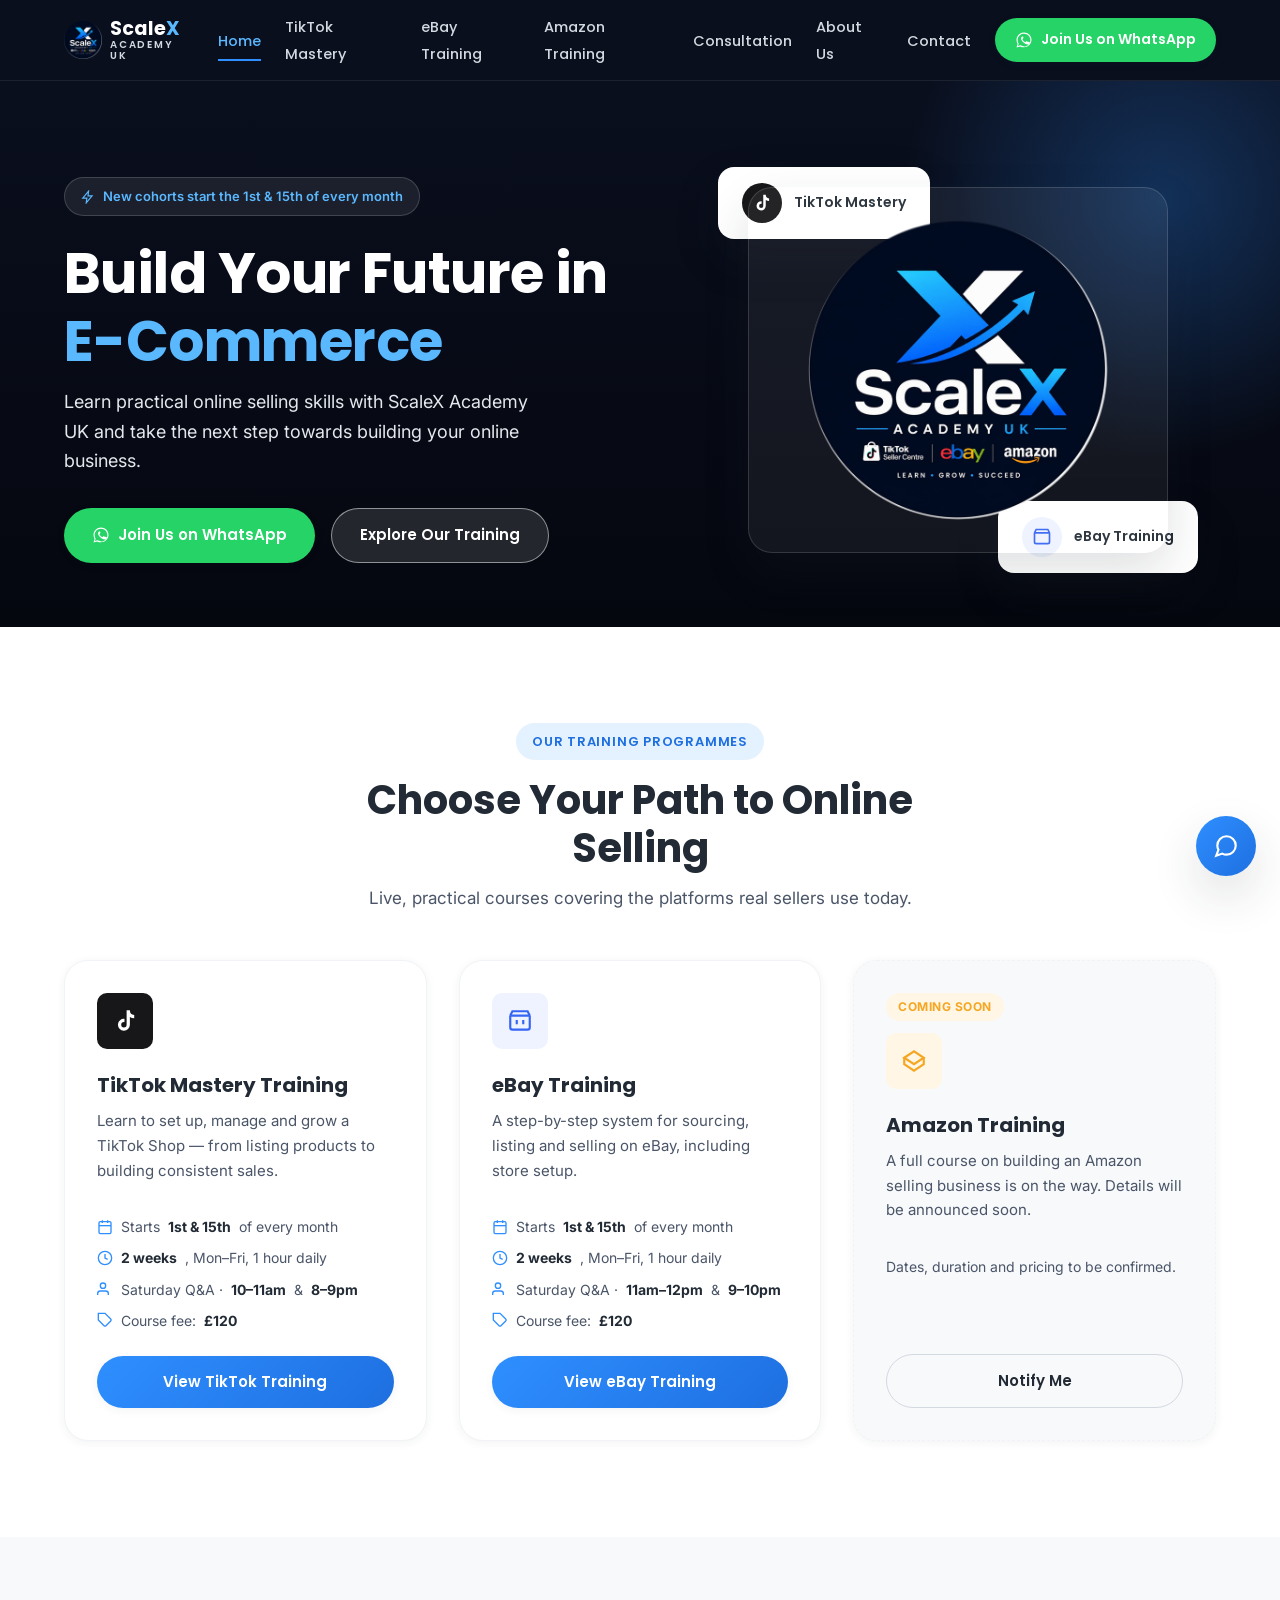
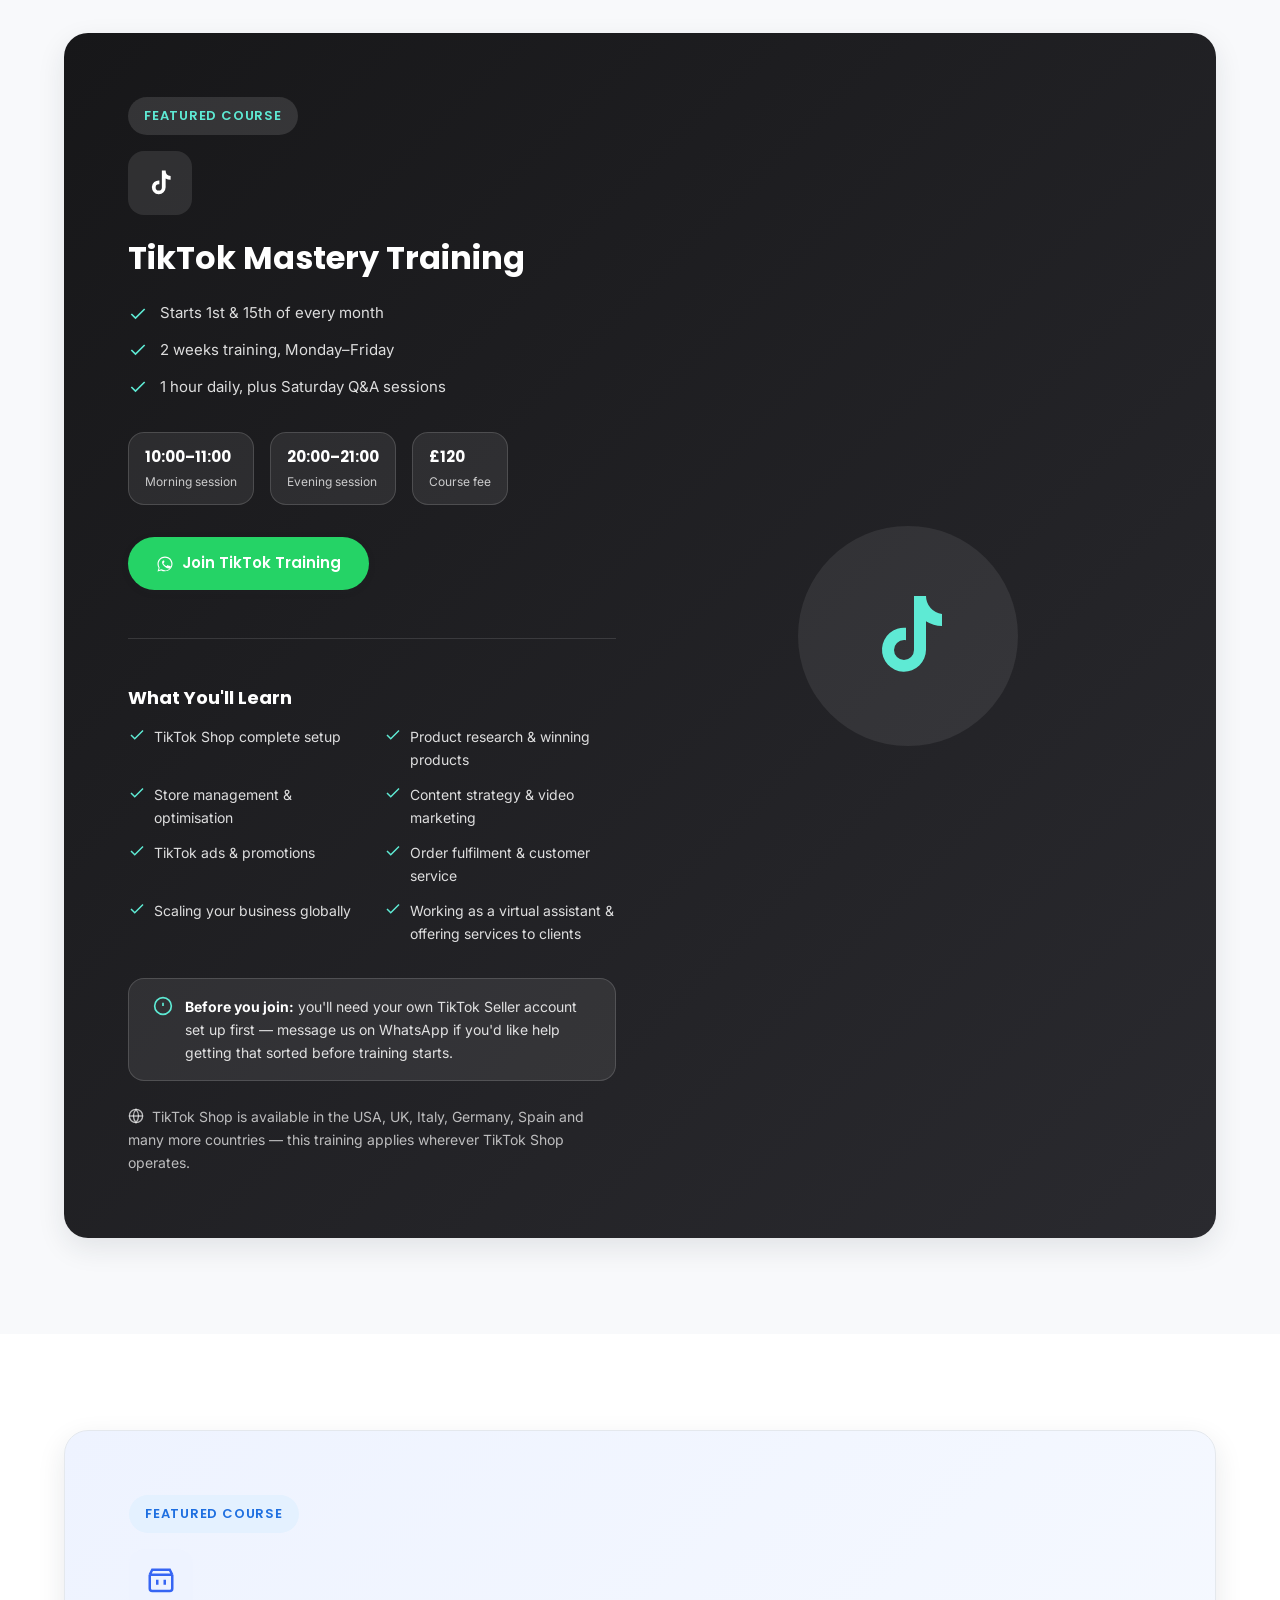
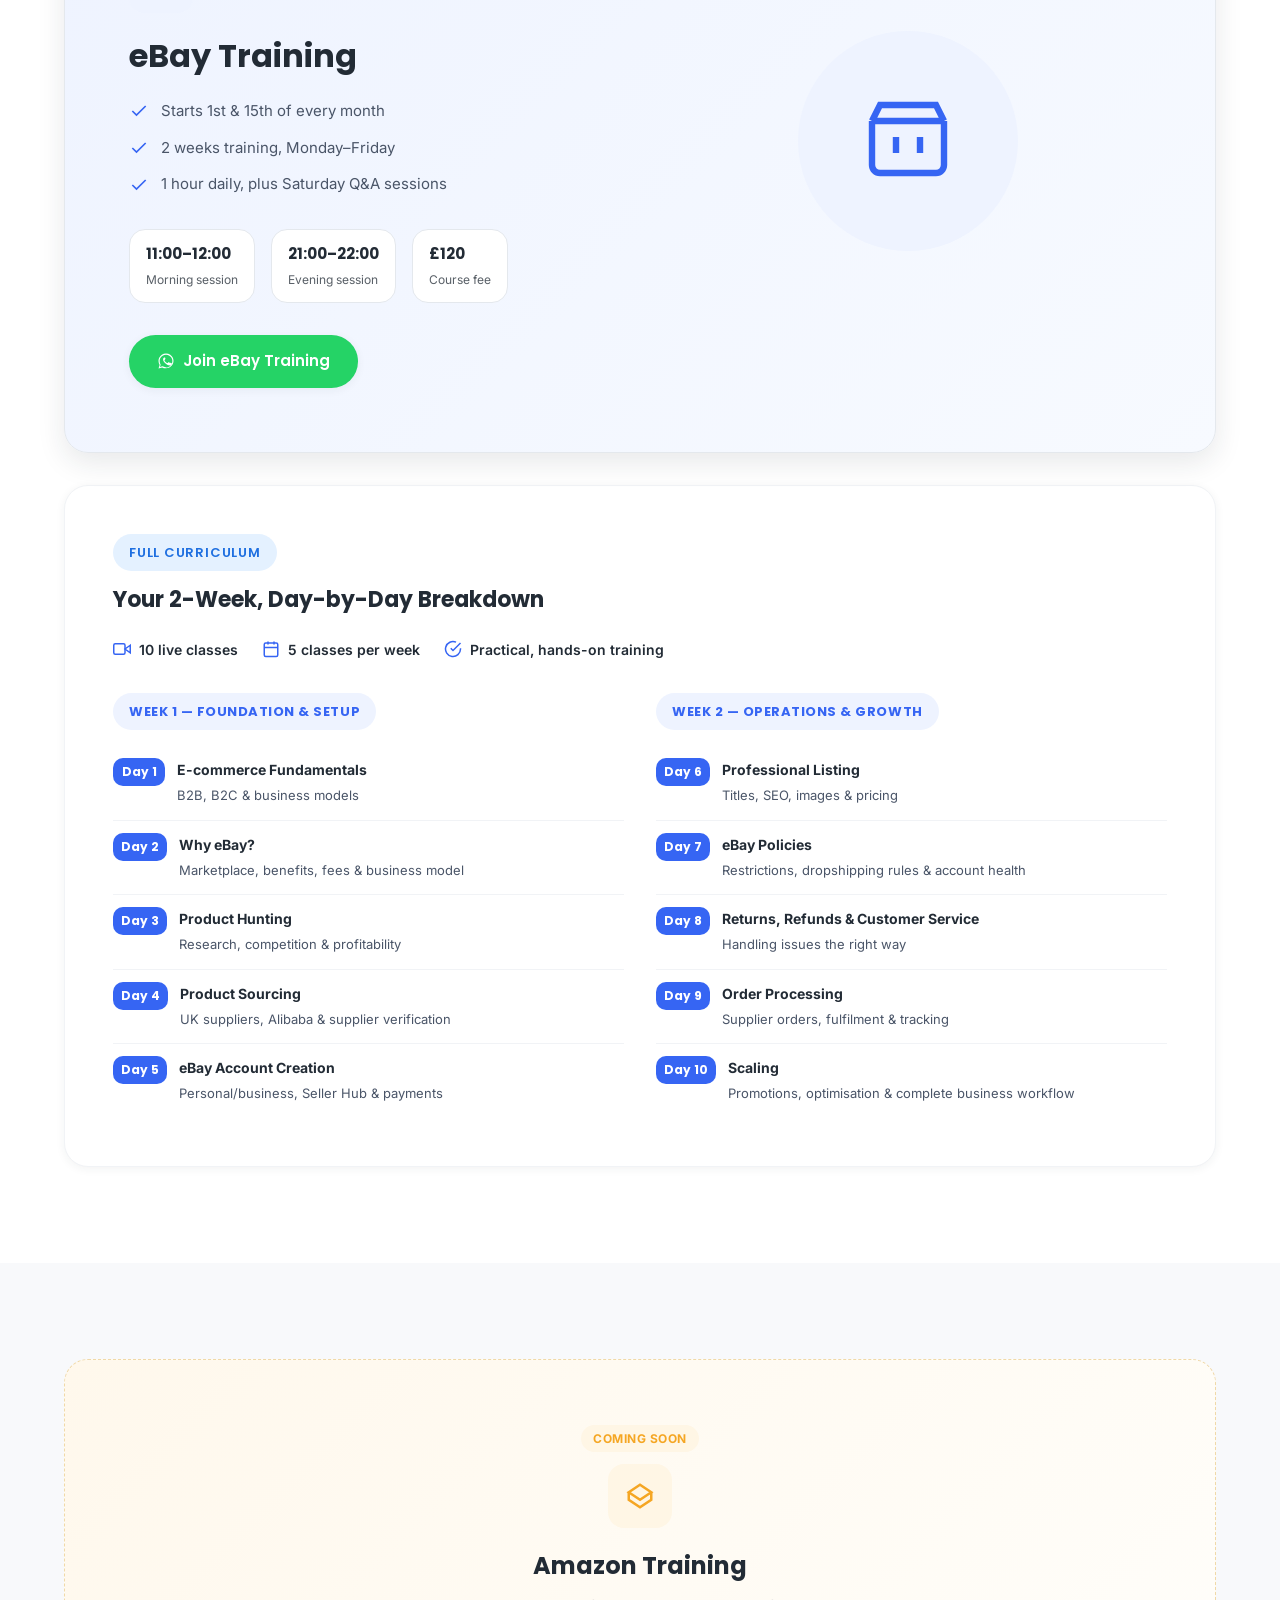
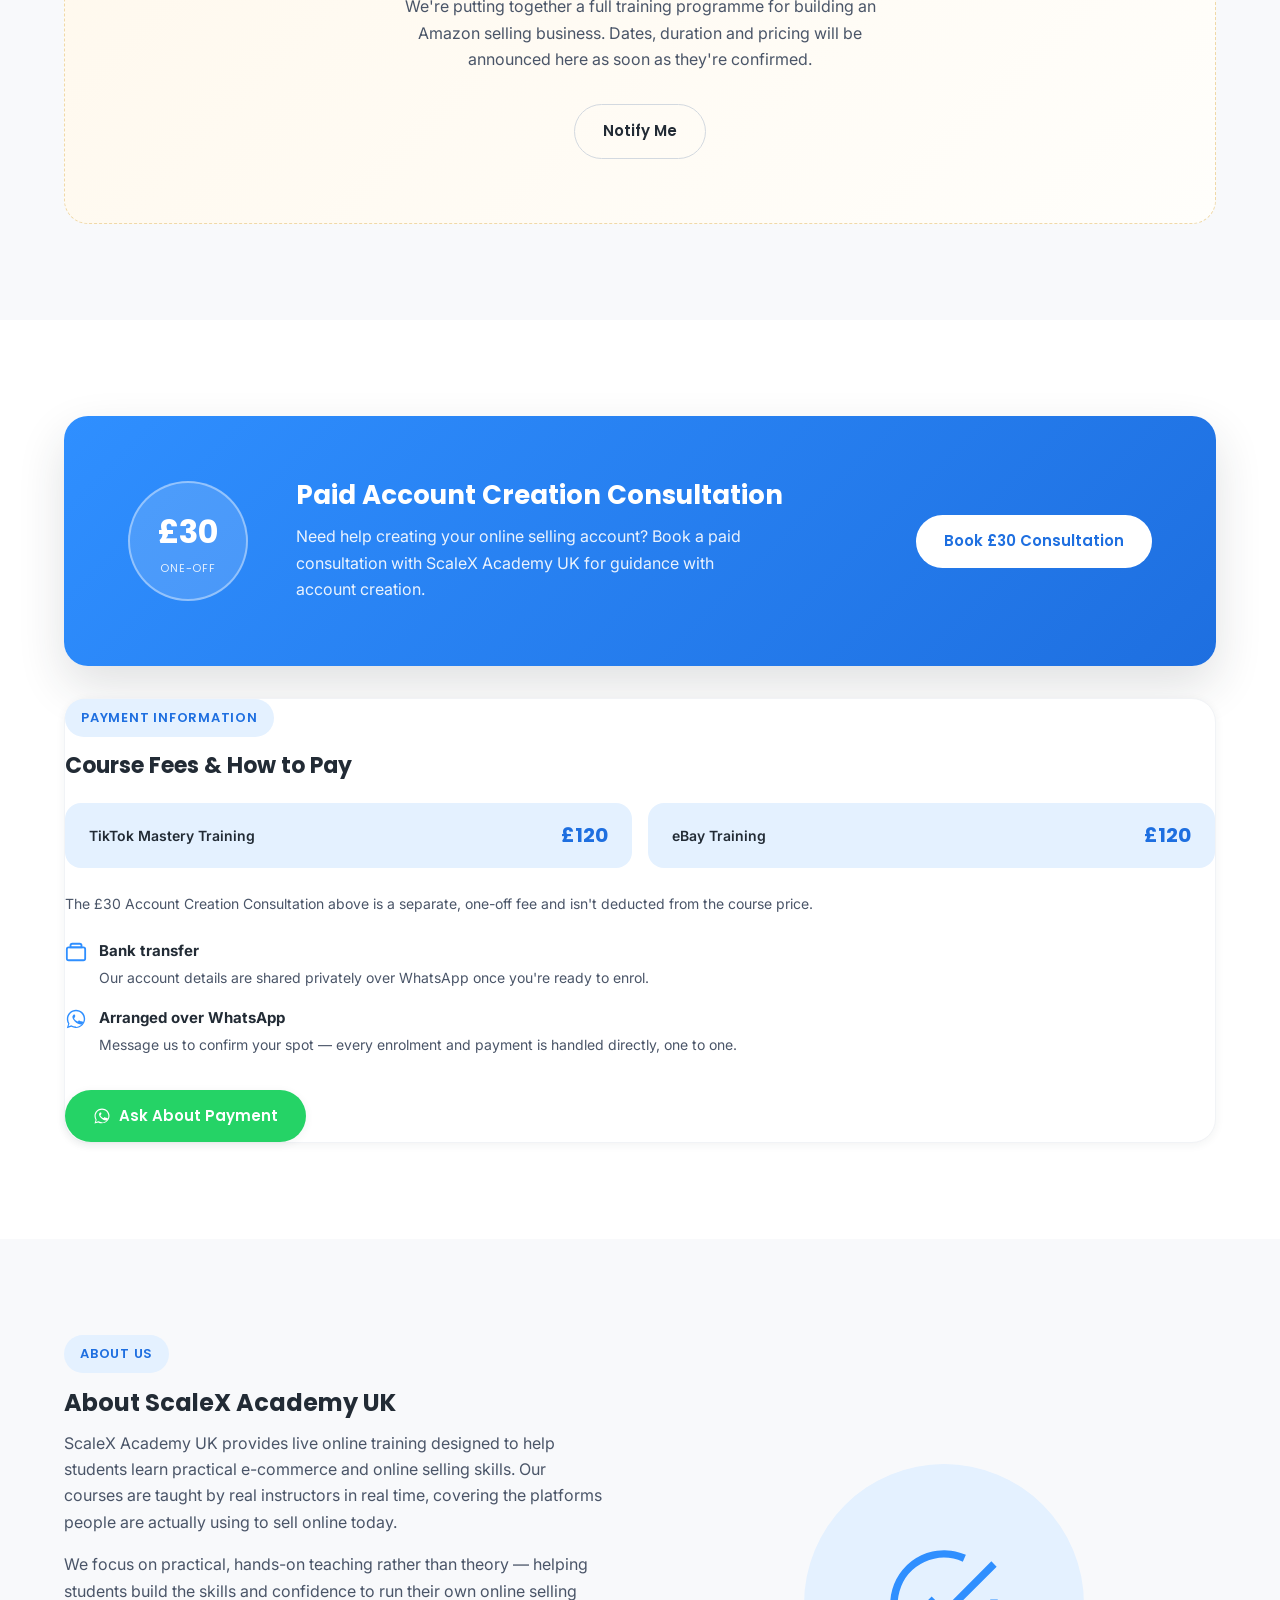
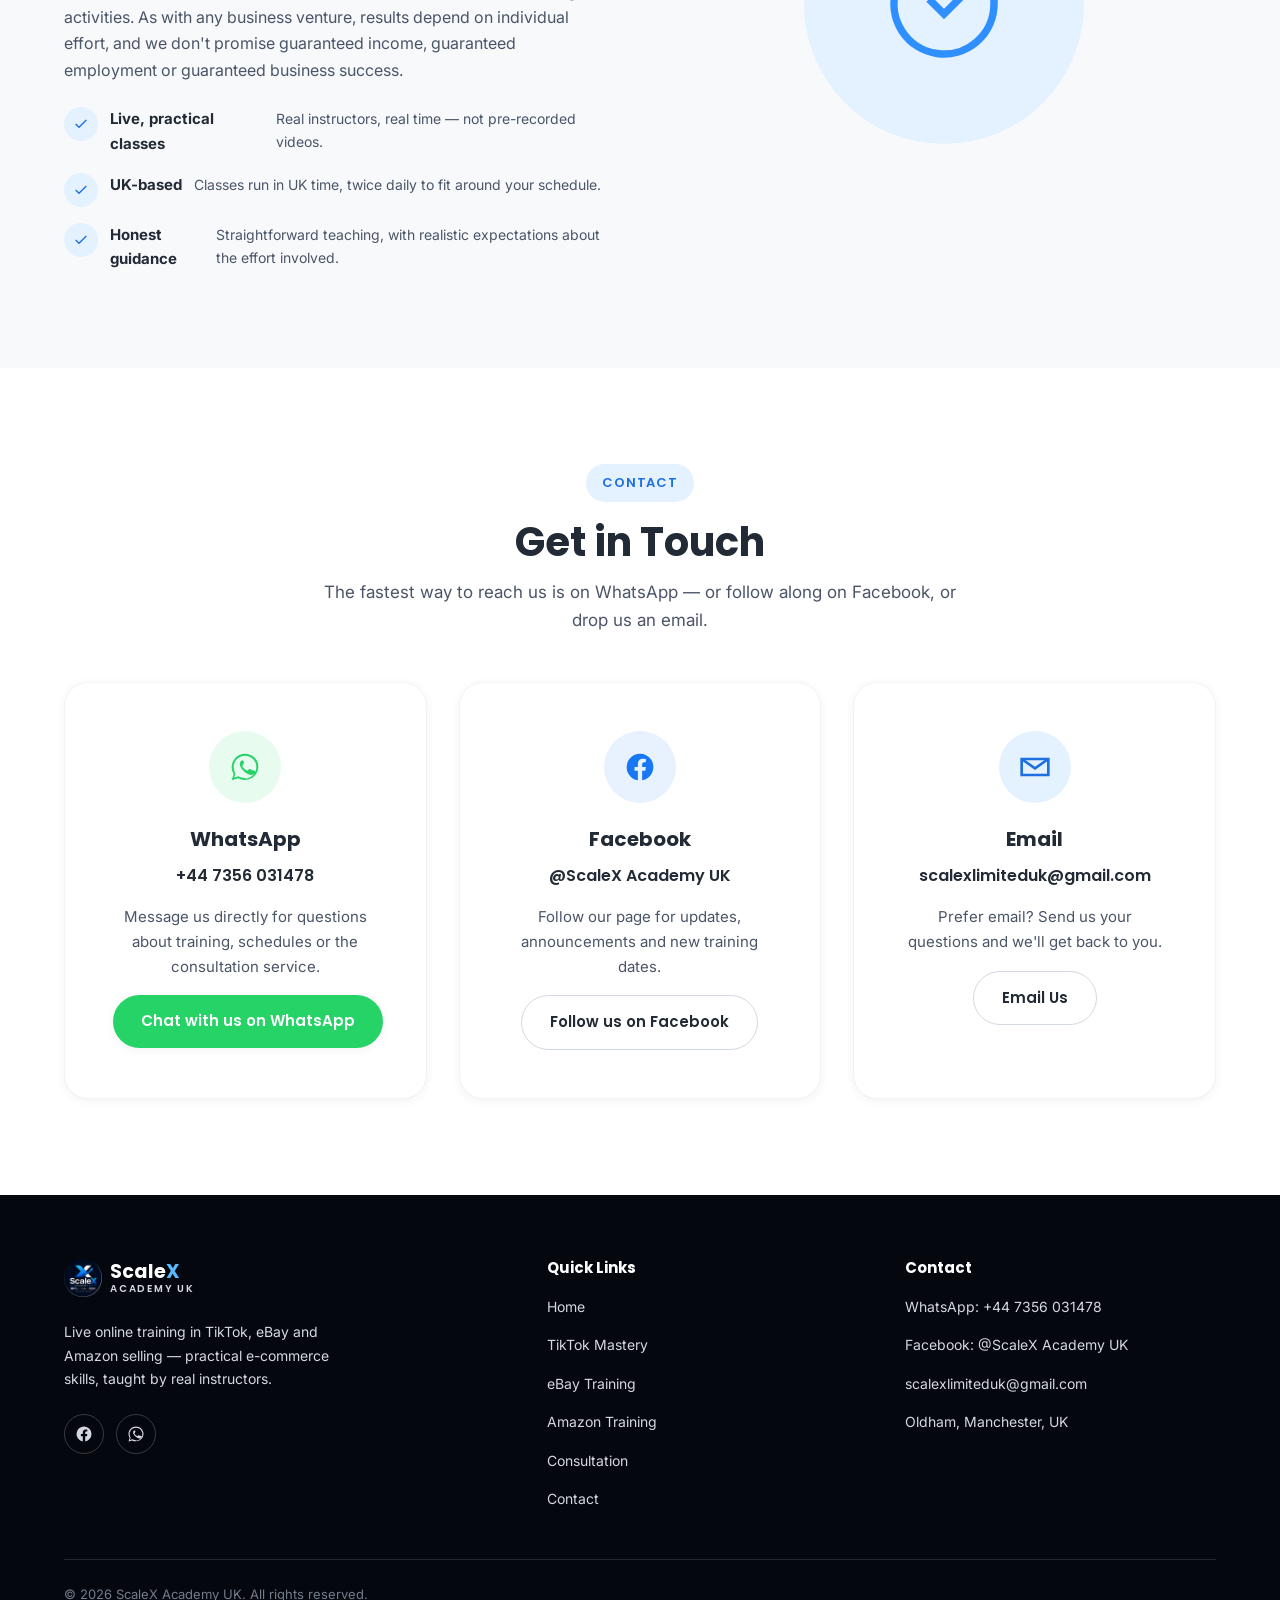
==== public/index.html @ 87ea4ac8 "Initial commit: ScaleX Academy UK website Single-page marketing site with chatbot, detailed TikTok/e" ====
<!DOCTYPE html>
<html lang="en">
<head>
<meta charset="UTF-8">
<meta name="viewport" content="width=device-width, initial-scale=1.0">
<title>ScaleX Academy UK — Learn TikTok, eBay & Amazon Selling</title>
<meta name="description" content="ScaleX Academy UK delivers live online training in TikTok, eBay and Amazon selling. Practical e-commerce skills, taught live, UK-based.">
<link rel="icon" type="image/png" href="assets/logo.png">
<link rel="preconnect" href="https://fonts.googleapis.com">
<link rel="preconnect" href="https://fonts.gstatic.com" crossorigin>
<link href="https://fonts.googleapis.com/css2?family=Inter:wght@400;500;600;700&family=Poppins:wght@600;700&display=swap" rel="stylesheet">
<link rel="stylesheet" href="css/style.css">
<link rel="stylesheet" href="css/home.css">
<link rel="stylesheet" href="css/chat-widget.css">
</head>
<body>

<header class="site-header">
  <div class="container">
    <a href="#top" class="logo">
      <img class="logo-mark" src="assets/logo.png" alt="ScaleX Academy UK">
      <span class="logo-text">Scale<span>X</span><small>ACADEMY UK</small></span>
    </a>

    <nav class="main-nav" id="main-nav">
      <ul>
        <li><a href="#top">Home</a></li>
        <li><a href="#tiktok">TikTok Mastery</a></li>
        <li><a href="#ebay">eBay Training</a></li>
        <li><a href="#amazon">Amazon Training</a></li>
        <li><a href="#consultation">Consultation</a></li>
        <li><a href="#about">About Us</a></li>
        <li><a href="#contact">Contact</a></li>
      </ul>
    </nav>

    <div class="header-actions">
      <a href="https://wa.me/447356031478?text=Hi%2C%20I%27m%20interested%20in%20ScaleX%20Academy%20UK%20training." target="_blank" rel="noopener" class="btn btn-whatsapp btn-sm">
        <svg viewBox="0 0 24 24" fill="currentColor"><path d="M17.5 14.4c-.3-.1-1.7-.8-1.9-.9-.3-.1-.4-.1-.6.1-.2.3-.7.9-.8 1-.2.2-.3.2-.5.1-.3-.1-1.2-.4-2.2-1.3-.8-.7-1.4-1.6-1.5-1.9-.2-.3 0-.5.1-.6.1-.1.3-.3.4-.5.1-.1.2-.3.3-.4.1-.2 0-.4 0-.5C11.6 9.3 11.1 8 10.9 7.6c-.2-.4-.4-.4-.6-.4h-.5c-.2 0-.5.1-.7.3-.3.3-1 1-1 2.4s1 2.8 1.2 3c.1.2 2 3.1 4.9 4.3.7.3 1.2.5 1.6.6.7.2 1.3.2 1.8.1.5-.1 1.7-.7 1.9-1.4.2-.7.2-1.2.2-1.3-.1-.2-.3-.3-.6-.4z"/><path d="M12 2C6.5 2 2 6.5 2 12c0 1.9.5 3.7 1.5 5.2L2 22l4.9-1.5c1.4.8 3 1.2 4.6 1.2h.5c5.5 0 10-4.5 10-10S17.5 2 12 2zm0 18.2h-.5c-1.5 0-2.9-.4-4.2-1.1l-.3-.2-3.1 1 1-3-.2-.3C4 15.3 3.5 13.7 3.5 12c0-4.7 3.8-8.5 8.5-8.5s8.5 3.8 8.5 8.5-3.8 8.7-8.5 8.7z"/></svg>
        <span class="long">Join Us on WhatsApp</span>
      </a>
      <button class="nav-toggle" id="nav-toggle" aria-label="Toggle menu" aria-expanded="false">
        <svg viewBox="0 0 24 24" fill="none" stroke="currentColor" stroke-width="2" stroke-linecap="round"><line x1="3" y1="6" x2="21" y2="6"/><line x1="3" y1="12" x2="21" y2="12"/><line x1="3" y1="18" x2="21" y2="18"/></svg>
      </button>
    </div>
  </div>
</header>

<main>
  <div id="top" aria-hidden="true"></div>

  <!-- Hero -->
  <section class="hero">
    <div class="container">
      <div class="hero-copy">
        <span class="hero-badge">
          <svg viewBox="0 0 24 24" fill="none" stroke="currentColor" stroke-width="2"><path d="M13 2 3 14h7l-1 8 10-12h-7l1-8z"/></svg>
          New cohorts start the 1st &amp; 15th of every month
        </span>
        <h1>Build Your Future in <span class="accent">E-Commerce</span></h1>
        <p class="hero-lead">Learn practical online selling skills with ScaleX Academy UK and take the next step towards building your online business.</p>
        <div class="hero-actions">
          <a href="https://wa.me/447356031478?text=Hi%2C%20I%27m%20interested%20in%20ScaleX%20Academy%20UK%20training." target="_blank" rel="noopener" class="btn btn-whatsapp">
            <svg viewBox="0 0 24 24" fill="currentColor"><path d="M17.5 14.4c-.3-.1-1.7-.8-1.9-.9-.3-.1-.4-.1-.6.1-.2.3-.7.9-.8 1-.2.2-.3.2-.5.1-.3-.1-1.2-.4-2.2-1.3-.8-.7-1.4-1.6-1.5-1.9-.2-.3 0-.5.1-.6.1-.1.3-.3.4-.5.1-.1.2-.3.3-.4.1-.2 0-.4 0-.5C11.6 9.3 11.1 8 10.9 7.6c-.2-.4-.4-.4-.6-.4h-.5c-.2 0-.5.1-.7.3-.3.3-1 1-1 2.4s1 2.8 1.2 3c.1.2 2 3.1 4.9 4.3.7.3 1.2.5 1.6.6.7.2 1.3.2 1.8.1.5-.1 1.7-.7 1.9-1.4.2-.7.2-1.2.2-1.3-.1-.2-.3-.3-.6-.4z"/><path d="M12 2C6.5 2 2 6.5 2 12c0 1.9.5 3.7 1.5 5.2L2 22l4.9-1.5c1.4.8 3 1.2 4.6 1.2h.5c5.5 0 10-4.5 10-10S17.5 2 12 2zm0 18.2h-.5c-1.5 0-2.9-.4-4.2-1.1l-.3-.2-3.1 1 1-3-.2-.3C4 15.3 3.5 13.7 3.5 12c0-4.7 3.8-8.5 8.5-8.5s8.5 3.8 8.5 8.5-3.8 8.7-8.5 8.7z"/></svg>
            Join Us on WhatsApp
          </a>
          <a href="#tiktok" class="btn btn-outline-light">Explore Our Training</a>
        </div>
      </div>

      <div class="hero-visual">
        <div class="hero-card-stack">
          <div class="floating-card card-top-left reveal">
            <span class="icon-badge" style="background:#171719;">
              <svg viewBox="0 0 24 24" width="20" height="20" fill="#fff"><path d="M16.5 2h-3v13.5a2.5 2.5 0 1 1-2.5-2.5c.17 0 .34.02.5.04V9.94a5.5 5.5 0 1 0 5 5.48V8.3a7.4 7.4 0 0 0 4 1.17V6.47A4.5 4.5 0 0 1 16.5 2z"/></svg>
            </span>
            TikTok Mastery
          </div>
          <div class="hero-main-card">
            <img class="hero-logo-full" src="assets/logo.png" alt="ScaleX Academy UK — TikTok Seller Centre, eBay, Amazon — Learn, Grow, Succeed">
          </div>
          <div class="floating-card card-bottom-right reveal">
            <span class="icon-badge" style="background:#eef3ff;">
              <svg viewBox="0 0 24 24" width="20" height="20" fill="none" stroke="#3665f3" stroke-width="2"><path d="M3 7h18M3 7v11a2 2 0 0 0 2 2h14a2 2 0 0 0 2-2V7M3 7l2-4h14l2 4"/></svg>
            </span>
            eBay Training
          </div>
        </div>
      </div>
    </div>
  </section>

  <!-- Training overview -->
  <section id="training">
    <div class="container">
      <div class="section-head reveal">
        <span class="eyebrow">Our Training Programmes</span>
        <h2>Choose Your Path to Online Selling</h2>
        <p>Live, practical courses covering the platforms real sellers use today.</p>
      </div>

      <div class="training-grid">
        <div class="card training-card reveal">
          <div class="training-icon" style="background:#171719;">
            <svg viewBox="0 0 24 24" width="26" height="26" fill="#fff"><path d="M16.5 2h-3v13.5a2.5 2.5 0 1 1-2.5-2.5c.17 0 .34.02.5.04V9.94a5.5 5.5 0 1 0 5 5.48V8.3a7.4 7.4 0 0 0 4 1.17V6.47A4.5 4.5 0 0 1 16.5 2z"/></svg>
          </div>
          <h3>TikTok Mastery Training</h3>
          <p class="desc">Learn to set up, manage and grow a TikTok Shop — from listing products to building consistent sales.</p>
          <div class="training-meta">
            <div><svg viewBox="0 0 24 24" fill="none" stroke="currentColor" stroke-width="2"><rect x="3" y="4" width="18" height="18" rx="2"/><line x1="16" y1="2" x2="16" y2="6"/><line x1="8" y1="2" x2="8" y2="6"/><line x1="3" y1="10" x2="21" y2="10"/></svg> Starts <strong>1st &amp; 15th</strong> of every month</div>
            <div><svg viewBox="0 0 24 24" fill="none" stroke="currentColor" stroke-width="2"><circle cx="12" cy="12" r="10"/><polyline points="12 6 12 12 16 14"/></svg> <strong>2 weeks</strong>, Mon–Fri, 1 hour daily</div>
            <div><svg viewBox="0 0 24 24" fill="none" stroke="currentColor" stroke-width="2"><path d="M17 21v-2a4 4 0 0 0-4-4H5a4 4 0 0 0-4 4v2"/><circle cx="9" cy="7" r="4"/></svg> Saturday Q&amp;A · <strong>10–11am</strong> &amp; <strong>8–9pm</strong></div>
            <div><svg viewBox="0 0 24 24" fill="none" stroke="currentColor" stroke-width="2"><path d="M20.59 13.41 13.42 20.6a2 2 0 0 1-2.83 0L2 12V2h10l8.59 8.59a2 2 0 0 1 0 2.82z"/><line x1="7" y1="7" x2="7.01" y2="7"/></svg> Course fee: <strong>£120</strong></div>
          </div>
          <a href="#tiktok" class="btn btn-primary btn-block">View TikTok Training</a>
        </div>

        <div class="card training-card reveal">
          <div class="training-icon" style="background:#eef3ff;">
            <svg viewBox="0 0 24 24" width="26" height="26" fill="none" stroke="#3665f3" stroke-width="2"><path d="M3 7h18M3 7v11a2 2 0 0 0 2 2h14a2 2 0 0 0 2-2V7M3 7l2-4h14l2 4"/><path d="M9 11v4M15 11v4"/></svg>
          </div>
          <h3>eBay Training</h3>
          <p class="desc">A step-by-step system for sourcing, listing and selling on eBay, including store setup.</p>
          <div class="training-meta">
            <div><svg viewBox="0 0 24 24" fill="none" stroke="currentColor" stroke-width="2"><rect x="3" y="4" width="18" height="18" rx="2"/><line x1="16" y1="2" x2="16" y2="6"/><line x1="8" y1="2" x2="8" y2="6"/><line x1="3" y1="10" x2="21" y2="10"/></svg> Starts <strong>1st &amp; 15th</strong> of every month</div>
            <div><svg viewBox="0 0 24 24" fill="none" stroke="currentColor" stroke-width="2"><circle cx="12" cy="12" r="10"/><polyline points="12 6 12 12 16 14"/></svg> <strong>2 weeks</strong>, Mon–Fri, 1 hour daily</div>
            <div><svg viewBox="0 0 24 24" fill="none" stroke="currentColor" stroke-width="2"><path d="M17 21v-2a4 4 0 0 0-4-4H5a4 4 0 0 0-4 4v2"/><circle cx="9" cy="7" r="4"/></svg> Saturday Q&amp;A · <strong>11am–12pm</strong> &amp; <strong>9–10pm</strong></div>
            <div><svg viewBox="0 0 24 24" fill="none" stroke="currentColor" stroke-width="2"><path d="M20.59 13.41 13.42 20.6a2 2 0 0 1-2.83 0L2 12V2h10l8.59 8.59a2 2 0 0 1 0 2.82z"/><line x1="7" y1="7" x2="7.01" y2="7"/></svg> Course fee: <strong>£120</strong></div>
          </div>
          <a href="#ebay" class="btn btn-primary btn-block">View eBay Training</a>
        </div>

        <div class="card training-card soon reveal">
          <span class="badge-soon">Coming Soon</span>
          <div class="training-icon" style="background:#fff6e5;">
            <svg viewBox="0 0 24 24" width="26" height="26" fill="none" stroke="#f5a623" stroke-width="2"><path d="M3 9l9-6 9 6-9 6-9-6z"/><path d="M3 9v6l9 6 9-6V9"/></svg>
          </div>
          <h3>Amazon Training</h3>
          <p class="desc">A full course on building an Amazon selling business is on the way. Details will be announced soon.</p>
          <div class="training-meta">
            <div>Dates, duration and pricing to be confirmed.</div>
          </div>
          <a href="#amazon" class="btn btn-outline btn-block">Notify Me</a>
        </div>
      </div>
    </div>
  </section>

  <!-- TikTok poster -->
  <section class="bg-tint">
    <div class="container">
      <div class="poster poster-tiktok reveal" id="tiktok">
        <div>
          <span class="eyebrow">Featured Course</span>
          <div class="poster-icon" style="background:rgba(255,255,255,0.1);">
            <svg viewBox="0 0 24 24" width="30" height="30" fill="#fff"><path d="M16.5 2h-3v13.5a2.5 2.5 0 1 1-2.5-2.5c.17 0 .34.02.5.04V9.94a5.5 5.5 0 1 0 5 5.48V8.3a7.4 7.4 0 0 0 4 1.17V6.47A4.5 4.5 0 0 1 16.5 2z"/></svg>
          </div>
          <h2>TikTok Mastery Training</h2>
          <div class="poster-list">
            <div><svg viewBox="0 0 24 24" fill="none" stroke="currentColor" stroke-width="2"><path d="M20 6 9 17l-5-5"/></svg> Starts 1st &amp; 15th of every month</div>
            <div><svg viewBox="0 0 24 24" fill="none" stroke="currentColor" stroke-width="2"><path d="M20 6 9 17l-5-5"/></svg> 2 weeks training, Monday–Friday</div>
            <div><svg viewBox="0 0 24 24" fill="none" stroke="currentColor" stroke-width="2"><path d="M20 6 9 17l-5-5"/></svg> 1 hour daily, plus Saturday Q&amp;A sessions</div>
          </div>
          <div class="poster-timing">
            <div class="timing-chip"><strong>10:00–11:00</strong><span>Morning session</span></div>
            <div class="timing-chip"><strong>20:00–21:00</strong><span>Evening session</span></div>
            <div class="timing-chip"><strong>£120</strong><span>Course fee</span></div>
          </div>
          <div style="margin-top: var(--space-6);">
            <a href="https://wa.me/447356031478?text=Hi%2C%20I%27d%20like%20to%20join%20the%20TikTok%20Mastery%20Training." target="_blank" rel="noopener" class="btn btn-whatsapp">
              <svg viewBox="0 0 24 24" fill="currentColor"><path d="M17.5 14.4c-.3-.1-1.7-.8-1.9-.9-.3-.1-.4-.1-.6.1-.2.3-.7.9-.8 1-.2.2-.3.2-.5.1-.3-.1-1.2-.4-2.2-1.3-.8-.7-1.4-1.6-1.5-1.9-.2-.3 0-.5.1-.6.1-.1.3-.3.4-.5.1-.1.2-.3.3-.4.1-.2 0-.4 0-.5C11.6 9.3 11.1 8 10.9 7.6c-.2-.4-.4-.4-.6-.4h-.5c-.2 0-.5.1-.7.3-.3.3-1 1-1 2.4s1 2.8 1.2 3c.1.2 2 3.1 4.9 4.3.7.3 1.2.5 1.6.6.7.2 1.3.2 1.8.1.5-.1 1.7-.7 1.9-1.4.2-.7.2-1.2.2-1.3-.1-.2-.3-.3-.6-.4z"/><path d="M12 2C6.5 2 2 6.5 2 12c0 1.9.5 3.7 1.5 5.2L2 22l4.9-1.5c1.4.8 3 1.2 4.6 1.2h.5c5.5 0 10-4.5 10-10S17.5 2 12 2zm0 18.2h-.5c-1.5 0-2.9-.4-4.2-1.1l-.3-.2-3.1 1 1-3-.2-.3C4 15.3 3.5 13.7 3.5 12c0-4.7 3.8-8.5 8.5-8.5s8.5 3.8 8.5 8.5-3.8 8.7-8.5 8.7z"/></svg>
              Join TikTok Training
            </a>
          </div>

          <div class="curriculum-block">
            <h3>What You'll Learn</h3>
            <div class="learn-grid">
              <div><svg viewBox="0 0 24 24" fill="none" stroke="currentColor" stroke-width="2"><path d="M20 6 9 17l-5-5"/></svg> TikTok Shop complete setup</div>
              <div><svg viewBox="0 0 24 24" fill="none" stroke="currentColor" stroke-width="2"><path d="M20 6 9 17l-5-5"/></svg> Product research &amp; winning products</div>
              <div><svg viewBox="0 0 24 24" fill="none" stroke="currentColor" stroke-width="2"><path d="M20 6 9 17l-5-5"/></svg> Store management &amp; optimisation</div>
              <div><svg viewBox="0 0 24 24" fill="none" stroke="currentColor" stroke-width="2"><path d="M20 6 9 17l-5-5"/></svg> Content strategy &amp; video marketing</div>
              <div><svg viewBox="0 0 24 24" fill="none" stroke="currentColor" stroke-width="2"><path d="M20 6 9 17l-5-5"/></svg> TikTok ads &amp; promotions</div>
              <div><svg viewBox="0 0 24 24" fill="none" stroke="currentColor" stroke-width="2"><path d="M20 6 9 17l-5-5"/></svg> Order fulfilment &amp; customer service</div>
              <div><svg viewBox="0 0 24 24" fill="none" stroke="currentColor" stroke-width="2"><path d="M20 6 9 17l-5-5"/></svg> Scaling your business globally</div>
              <div><svg viewBox="0 0 24 24" fill="none" stroke="currentColor" stroke-width="2"><path d="M20 6 9 17l-5-5"/></svg> Working as a virtual assistant &amp; offering services to clients</div>
            </div>

            <div class="prereq-note on-dark">
              <svg viewBox="0 0 24 24" fill="none" stroke="currentColor" stroke-width="2"><circle cx="12" cy="12" r="10"/><line x1="12" y1="8" x2="12" y2="12"/><line x1="12" y1="16" x2="12.01" y2="16"/></svg>
              <div><strong>Before you join:</strong> you'll need your own TikTok Seller account set up first — message us on WhatsApp if you'd like help getting that sorted before training starts.</div>
            </div>

            <div class="availability-row">
              <svg viewBox="0 0 24 24" width="16" height="16" fill="none" stroke="currentColor" stroke-width="2" style="vertical-align: -2px; margin-right: 4px;"><circle cx="12" cy="12" r="10"/><line x1="2" y1="12" x2="22" y2="12"/><path d="M12 2a15 15 0 0 1 0 20 15 15 0 0 1 0-20z"/></svg>
              TikTok Shop is available in the USA, UK, Italy, Germany, Spain and many more countries — this training applies wherever TikTok Shop operates.
            </div>
          </div>
        </div>
        <div class="poster-visual">
          <div class="icon-circle" style="background:rgba(255,255,255,0.08);">
            <svg viewBox="0 0 24 24" fill="#5eead4"><path d="M16.5 2h-3v13.5a2.5 2.5 0 1 1-2.5-2.5c.17 0 .34.02.5.04V9.94a5.5 5.5 0 1 0 5 5.48V8.3a7.4 7.4 0 0 0 4 1.17V6.47A4.5 4.5 0 0 1 16.5 2z"/></svg>
          </div>
        </div>
      </div>
    </div>
  </section>

  <!-- eBay poster -->
  <section>
    <div class="container">
      <div class="poster poster-ebay reveal" id="ebay">
        <div>
          <span class="eyebrow">Featured Course</span>
          <div class="poster-icon" style="background:#eef3ff;">
            <svg viewBox="0 0 24 24" width="30" height="30" fill="none" stroke="#3665f3" stroke-width="2"><path d="M3 7h18M3 7v11a2 2 0 0 0 2 2h14a2 2 0 0 0 2-2V7M3 7l2-4h14l2 4"/><path d="M9 11v4M15 11v4"/></svg>
          </div>
          <h2>eBay Training</h2>
          <div class="poster-list">
            <div><svg viewBox="0 0 24 24" fill="none" stroke="currentColor" stroke-width="2"><path d="M20 6 9 17l-5-5"/></svg> Starts 1st &amp; 15th of every month</div>
            <div><svg viewBox="0 0 24 24" fill="none" stroke="currentColor" stroke-width="2"><path d="M20 6 9 17l-5-5"/></svg> 2 weeks training, Monday–Friday</div>
            <div><svg viewBox="0 0 24 24" fill="none" stroke="currentColor" stroke-width="2"><path d="M20 6 9 17l-5-5"/></svg> 1 hour daily, plus Saturday Q&amp;A sessions</div>
          </div>
          <div class="poster-timing">
            <div class="timing-chip"><strong>11:00–12:00</strong><span>Morning session</span></div>
            <div class="timing-chip"><strong>21:00–22:00</strong><span>Evening session</span></div>
            <div class="timing-chip"><strong>£120</strong><span>Course fee</span></div>
          </div>
          <div style="margin-top: var(--space-6);">
            <a href="https://wa.me/447356031478?text=Hi%2C%20I%27d%20like%20to%20join%20the%20eBay%20Training." target="_blank" rel="noopener" class="btn btn-whatsapp">
              <svg viewBox="0 0 24 24" fill="currentColor"><path d="M17.5 14.4c-.3-.1-1.7-.8-1.9-.9-.3-.1-.4-.1-.6.1-.2.3-.7.9-.8 1-.2.2-.3.2-.5.1-.3-.1-1.2-.4-2.2-1.3-.8-.7-1.4-1.6-1.5-1.9-.2-.3 0-.5.1-.6.1-.1.3-.3.4-.5.1-.1.2-.3.3-.4.1-.2 0-.4 0-.5C11.6 9.3 11.1 8 10.9 7.6c-.2-.4-.4-.4-.6-.4h-.5c-.2 0-.5.1-.7.3-.3.3-1 1-1 2.4s1 2.8 1.2 3c.1.2 2 3.1 4.9 4.3.7.3 1.2.5 1.6.6.7.2 1.3.2 1.8.1.5-.1 1.7-.7 1.9-1.4.2-.7.2-1.2.2-1.3-.1-.2-.3-.3-.6-.4z"/><path d="M12 2C6.5 2 2 6.5 2 12c0 1.9.5 3.7 1.5 5.2L2 22l4.9-1.5c1.4.8 3 1.2 4.6 1.2h.5c5.5 0 10-4.5 10-10S17.5 2 12 2zm0 18.2h-.5c-1.5 0-2.9-.4-4.2-1.1l-.3-.2-3.1 1 1-3-.2-.3C4 15.3 3.5 13.7 3.5 12c0-4.7 3.8-8.5 8.5-8.5s8.5 3.8 8.5 8.5-3.8 8.7-8.5 8.7z"/></svg>
              Join eBay Training
            </a>
          </div>
        </div>
        <div class="poster-visual">
          <div class="icon-circle" style="background:#eef3ff;">
            <svg viewBox="0 0 24 24" fill="none" stroke="#3665f3" stroke-width="1.6"><path d="M3 7h18M3 7v11a2 2 0 0 0 2 2h14a2 2 0 0 0 2-2V7M3 7l2-4h14l2 4"/><path d="M9 11v4M15 11v4"/></svg>
          </div>
        </div>
      </div>

      <div class="card" style="padding: var(--space-7); margin-top: var(--space-6);">
        <span class="eyebrow">Full Curriculum</span>
        <h3 style="font-size: 22px; margin-bottom: var(--space-5);">Your 2-Week, Day-by-Day Breakdown</h3>
        <div class="class-stats">
          <div class="class-stat"><svg viewBox="0 0 24 24" fill="none" stroke="currentColor" stroke-width="2"><polygon points="23 7 16 12 23 17 23 7"/><rect x="1" y="5" width="15" height="14" rx="2"/></svg> 10 live classes</div>
          <div class="class-stat"><svg viewBox="0 0 24 24" fill="none" stroke="currentColor" stroke-width="2"><rect x="3" y="4" width="18" height="18" rx="2"/><line x1="16" y1="2" x2="16" y2="6"/><line x1="8" y1="2" x2="8" y2="6"/><line x1="3" y1="10" x2="21" y2="10"/></svg> 5 classes per week</div>
          <div class="class-stat"><svg viewBox="0 0 24 24" fill="none" stroke="currentColor" stroke-width="2"><path d="M22 11.08V12a10 10 0 1 1-5.93-9.14"/><polyline points="22 4 12 14.01 9 11.01"/></svg> Practical, hands-on training</div>
        </div>

        <div class="week-columns">
          <div>
            <span class="week-label">Week 1 — Foundation &amp; Setup</span>
            <div class="day-row"><span class="day-badge">Day 1</span><div><strong>E-commerce Fundamentals</strong><span>B2B, B2C &amp; business models</span></div></div>
            <div class="day-row"><span class="day-badge">Day 2</span><div><strong>Why eBay?</strong><span>Marketplace, benefits, fees &amp; business model</span></div></div>
            <div class="day-row"><span class="day-badge">Day 3</span><div><strong>Product Hunting</strong><span>Research, competition &amp; profitability</span></div></div>
            <div class="day-row"><span class="day-badge">Day 4</span><div><strong>Product Sourcing</strong><span>UK suppliers, Alibaba &amp; supplier verification</span></div></div>
            <div class="day-row"><span class="day-badge">Day 5</span><div><strong>eBay Account Creation</strong><span>Personal/business, Seller Hub &amp; payments</span></div></div>
          </div>
          <div>
            <span class="week-label">Week 2 — Operations &amp; Growth</span>
            <div class="day-row"><span class="day-badge">Day 6</span><div><strong>Professional Listing</strong><span>Titles, SEO, images &amp; pricing</span></div></div>
            <div class="day-row"><span class="day-badge">Day 7</span><div><strong>eBay Policies</strong><span>Restrictions, dropshipping rules &amp; account health</span></div></div>
            <div class="day-row"><span class="day-badge">Day 8</span><div><strong>Returns, Refunds &amp; Customer Service</strong><span>Handling issues the right way</span></div></div>
            <div class="day-row"><span class="day-badge">Day 9</span><div><strong>Order Processing</strong><span>Supplier orders, fulfilment &amp; tracking</span></div></div>
            <div class="day-row"><span class="day-badge">Day 10</span><div><strong>Scaling</strong><span>Promotions, optimisation &amp; complete business workflow</span></div></div>
          </div>
        </div>
      </div>
    </div>
  </section>

  <!-- Amazon coming soon -->
  <section class="bg-tint">
    <div class="container">
      <div class="amazon-section reveal" id="amazon">
        <span class="badge-soon">Coming Soon</span>
        <div class="poster-icon" style="background:#fff6e5;">
          <svg viewBox="0 0 24 24" width="30" height="30" fill="none" stroke="#f5a623" stroke-width="2"><path d="M3 9l9-6 9 6-9 6-9-6z"/><path d="M3 9v6l9 6 9-6V9"/></svg>
        </div>
        <h2>Amazon Training</h2>
        <p style="max-width:520px; margin: 0 auto var(--space-6); color: var(--charcoal-700);">We're putting together a full training programme for building an Amazon selling business. Dates, duration and pricing will be announced here as soon as they're confirmed.</p>
        <a href="https://wa.me/447356031478?text=Hi%2C%20please%20notify%20me%20when%20Amazon%20Training%20launches." target="_blank" rel="noopener" class="btn btn-outline">Notify Me</a>
      </div>
    </div>
  </section>

  <!-- Consultation -->
  <section id="consultation">
    <div class="container">
      <div class="consultation-card reveal">
        <div class="price-badge">
          <span class="amount">£30</span>
          <span class="label">One-off</span>
        </div>
        <div class="consultation-copy">
          <h2>Paid Account Creation Consultation</h2>
          <p>Need help creating your online selling account? Book a paid consultation with ScaleX Academy UK for guidance with account creation.</p>
        </div>
        <a href="https://wa.me/447356031478?text=Hi%2C%20I%27d%20like%20to%20book%20the%20%C2%A330%20Account%20Creation%20Consultation." target="_blank" rel="noopener" class="btn btn-white">Book £30 Consultation</a>
      </div>

      <div class="card payment-info reveal" style="margin-top: var(--space-6);">
        <span class="eyebrow">Payment Information</span>
        <h3 style="font-size: 22px; margin-bottom: var(--space-5);">Course Fees &amp; How to Pay</h3>

        <div class="payment-grid">
          <div class="payment-fee">
            <span class="fee-course">TikTok Mastery Training</span>
            <span class="fee-amount">£120</span>
          </div>
          <div class="payment-fee">
            <span class="fee-course">eBay Training</span>
            <span class="fee-amount">£120</span>
          </div>
        </div>

        <p class="payment-note">The £30 Account Creation Consultation above is a separate, one-off fee and isn't deducted from the course price.</p>

        <div class="payment-methods">
          <div class="payment-method">
            <svg viewBox="0 0 24 24" fill="none" stroke="currentColor" stroke-width="2"><rect x="2" y="7" width="20" height="14" rx="2"/><path d="M16 3H8a2 2 0 0 0-2 2v2h12V5a2 2 0 0 0-2-2z"/></svg>
            <div><strong>Bank transfer</strong><span>Our account details are shared privately over WhatsApp once you're ready to enrol.</span></div>
          </div>
          <div class="payment-method">
            <svg viewBox="0 0 24 24" fill="currentColor"><path d="M17.5 14.4c-.3-.1-1.7-.8-1.9-.9-.3-.1-.4-.1-.6.1-.2.3-.7.9-.8 1-.2.2-.3.2-.5.1-.3-.1-1.2-.4-2.2-1.3-.8-.7-1.4-1.6-1.5-1.9-.2-.3 0-.5.1-.6.1-.1.3-.3.4-.5.1-.1.2-.3.3-.4.1-.2 0-.4 0-.5C11.6 9.3 11.1 8 10.9 7.6c-.2-.4-.4-.4-.6-.4h-.5c-.2 0-.5.1-.7.3-.3.3-1 1-1 2.4s1 2.8 1.2 3c.1.2 2 3.1 4.9 4.3.7.3 1.2.5 1.6.6.7.2 1.3.2 1.8.1.5-.1 1.7-.7 1.9-1.4.2-.7.2-1.2.2-1.3-.1-.2-.3-.3-.6-.4z"/><path d="M12 2C6.5 2 2 6.5 2 12c0 1.9.5 3.7 1.5 5.2L2 22l4.9-1.5c1.4.8 3 1.2 4.6 1.2h.5c5.5 0 10-4.5 10-10S17.5 2 12 2zm0 18.2h-.5c-1.5 0-2.9-.4-4.2-1.1l-.3-.2-3.1 1 1-3-.2-.3C4 15.3 3.5 13.7 3.5 12c0-4.7 3.8-8.5 8.5-8.5s8.5 3.8 8.5 8.5-3.8 8.7-8.5 8.7z"/></svg>
            <div><strong>Arranged over WhatsApp</strong><span>Message us to confirm your spot — every enrolment and payment is handled directly, one to one.</span></div>
          </div>
        </div>

        <a href="https://wa.me/447356031478?text=Hi%2C%20I%27d%20like%20to%20know%20more%20about%20payment%20for%20a%20training%20course." target="_blank" rel="noopener" class="btn btn-whatsapp" style="margin-top: var(--space-6);">
          <svg viewBox="0 0 24 24" fill="currentColor"><path d="M17.5 14.4c-.3-.1-1.7-.8-1.9-.9-.3-.1-.4-.1-.6.1-.2.3-.7.9-.8 1-.2.2-.3.2-.5.1-.3-.1-1.2-.4-2.2-1.3-.8-.7-1.4-1.6-1.5-1.9-.2-.3 0-.5.1-.6.1-.1.3-.3.4-.5.1-.1.2-.3.3-.4.1-.2 0-.4 0-.5C11.6 9.3 11.1 8 10.9 7.6c-.2-.4-.4-.4-.6-.4h-.5c-.2 0-.5.1-.7.3-.3.3-1 1-1 2.4s1 2.8 1.2 3c.1.2 2 3.1 4.9 4.3.7.3 1.2.5 1.6.6.7.2 1.3.2 1.8.1.5-.1 1.7-.7 1.9-1.4.2-.7.2-1.2.2-1.3-.1-.2-.3-.3-.6-.4z"/><path d="M12 2C6.5 2 2 6.5 2 12c0 1.9.5 3.7 1.5 5.2L2 22l4.9-1.5c1.4.8 3 1.2 4.6 1.2h.5c5.5 0 10-4.5 10-10S17.5 2 12 2zm0 18.2h-.5c-1.5 0-2.9-.4-4.2-1.1l-.3-.2-3.1 1 1-3-.2-.3C4 15.3 3.5 13.7 3.5 12c0-4.7 3.8-8.5 8.5-8.5s8.5 3.8 8.5 8.5-3.8 8.7-8.5 8.7z"/></svg>
          Ask About Payment
        </a>
      </div>
    </div>
  </section>

  <!-- About -->
  <section class="bg-tint" id="about">
    <div class="container about-wrap">
      <div class="about-copy reveal">
        <span class="eyebrow">About Us</span>
        <h2>About ScaleX Academy UK</h2>
        <p>ScaleX Academy UK provides live online training designed to help students learn practical e-commerce and online selling skills. Our courses are taught by real instructors in real time, covering the platforms people are actually using to sell online today.</p>
        <p>We focus on practical, hands-on teaching rather than theory — helping students build the skills and confidence to run their own online selling activities. As with any business venture, results depend on individual effort, and we don't promise guaranteed income, guaranteed employment or guaranteed business success.</p>
        <div class="about-points">
          <div>
            <span class="icon-badge"><svg viewBox="0 0 24 24" fill="none" stroke="currentColor" stroke-width="2"><path d="M20 6 9 17l-5-5"/></svg></span>
            <div><strong>Live, practical classes</strong><span>Real instructors, real time — not pre-recorded videos.</span></div>
          </div>
          <div>
            <span class="icon-badge"><svg viewBox="0 0 24 24" fill="none" stroke="currentColor" stroke-width="2"><path d="M20 6 9 17l-5-5"/></svg></span>
            <div><strong>UK-based</strong><span>Classes run in UK time, twice daily to fit around your schedule.</span></div>
          </div>
          <div>
            <span class="icon-badge"><svg viewBox="0 0 24 24" fill="none" stroke="currentColor" stroke-width="2"><path d="M20 6 9 17l-5-5"/></svg></span>
            <div><strong>Honest guidance</strong><span>Straightforward teaching, with realistic expectations about the effort involved.</span></div>
          </div>
        </div>
      </div>
      <div class="about-visual reveal">
        <div class="icon-circle">
          <svg viewBox="0 0 24 24" fill="none" stroke="currentColor" stroke-width="1.5"><path d="M22 11.08V12a10 10 0 1 1-5.93-9.14"/><polyline points="22 4 12 14.01 9 11.01"/></svg>
        </div>
      </div>
    </div>
  </section>

  <!-- Contact -->
  <section id="contact">
    <div class="container">
      <div class="section-head reveal">
        <span class="eyebrow">Contact</span>
        <h2>Get in Touch</h2>
        <p>The fastest way to reach us is on WhatsApp — or follow along on Facebook, or drop us an email.</p>
      </div>
      <div class="contact-grid">
        <div class="card contact-card reveal">
          <div class="icon-circle" style="background:#e7fbef;">
            <svg viewBox="0 0 24 24" fill="#25D366"><path d="M17.5 14.4c-.3-.1-1.7-.8-1.9-.9-.3-.1-.4-.1-.6.1-.2.3-.7.9-.8 1-.2.2-.3.2-.5.1-.3-.1-1.2-.4-2.2-1.3-.8-.7-1.4-1.6-1.5-1.9-.2-.3 0-.5.1-.6.1-.1.3-.3.4-.5.1-.1.2-.3.3-.4.1-.2 0-.4 0-.5C11.6 9.3 11.1 8 10.9 7.6c-.2-.4-.4-.4-.6-.4h-.5c-.2 0-.5.1-.7.3-.3.3-1 1-1 2.4s1 2.8 1.2 3c.1.2 2 3.1 4.9 4.3.7.3 1.2.5 1.6.6.7.2 1.3.2 1.8.1.5-.1 1.7-.7 1.9-1.4.2-.7.2-1.2.2-1.3-.1-.2-.3-.3-.6-.4z"/><path d="M12 2C6.5 2 2 6.5 2 12c0 1.9.5 3.7 1.5 5.2L2 22l4.9-1.5c1.4.8 3 1.2 4.6 1.2h.5c5.5 0 10-4.5 10-10S17.5 2 12 2zm0 18.2h-.5c-1.5 0-2.9-.4-4.2-1.1l-.3-.2-3.1 1 1-3-.2-.3C4 15.3 3.5 13.7 3.5 12c0-4.7 3.8-8.5 8.5-8.5s8.5 3.8 8.5 8.5-3.8 8.7-8.5 8.7z"/></svg>
          </div>
          <h3>WhatsApp</h3>
          <p class="handle">+44 7356 031478</p>
          <p>Message us directly for questions about training, schedules or the consultation service.</p>
          <a href="https://wa.me/447356031478?text=Hi%2C%20I%27d%20like%20to%20chat%20with%20ScaleX%20Academy%20UK." target="_blank" rel="noopener" class="btn btn-whatsapp">Chat with us on WhatsApp</a>
        </div>
        <div class="card contact-card reveal">
          <div class="icon-circle" style="background:#e8f1fe;">
            <svg viewBox="0 0 24 24" fill="#1877F2"><path d="M22 12a10 10 0 1 0-11.6 9.9v-7H7.9V12h2.5V9.8c0-2.5 1.5-3.9 3.8-3.9 1.1 0 2.2.2 2.2.2v2.4h-1.2c-1.2 0-1.6.8-1.6 1.6V12h2.8l-.4 2.9h-2.4v7A10 10 0 0 0 22 12z"/></svg>
          </div>
          <h3>Facebook</h3>
          <p class="handle">@ScaleX Academy UK</p>
          <p>Follow our page for updates, announcements and new training dates.</p>
          <a href="https://www.facebook.com/profile.php?id=61592904440674" target="_blank" rel="noopener" class="btn btn-outline">Follow us on Facebook</a>
        </div>
        <div class="card contact-card reveal">
          <div class="icon-circle" style="background:var(--brand-100);">
            <svg viewBox="0 0 24 24" fill="none" stroke="var(--brand-600)" stroke-width="2"><path d="M4 4h16v16H4z" fill="none" stroke="none"/><path d="M22 6 12 13 2 6"/><path d="M2 6h20v12H2z"/></svg>
          </div>
          <h3>Email</h3>
          <p class="handle">scalexlimiteduk@gmail.com</p>
          <p>Prefer email? Send us your questions and we'll get back to you.</p>
          <a href="mailto:scalexlimiteduk@gmail.com" class="btn btn-outline">Email Us</a>
        </div>
      </div>
    </div>
  </section>

</main>

<footer class="site-footer">
  <div class="container">
    <div class="footer-grid">
      <div class="footer-brand">
        <a href="#top" class="logo">
          <img class="logo-mark" src="assets/logo.png" alt="ScaleX Academy UK">
          <span class="logo-text">Scale<span>X</span><small>ACADEMY UK</small></span>
        </a>
        <p>Live online training in TikTok, eBay and Amazon selling — practical e-commerce skills, taught by real instructors.</p>
        <div class="social-row">
          <a href="https://www.facebook.com/profile.php?id=61592904440674" target="_blank" rel="noopener" aria-label="Facebook"><svg viewBox="0 0 24 24" fill="currentColor"><path d="M22 12a10 10 0 1 0-11.6 9.9v-7H7.9V12h2.5V9.8c0-2.5 1.5-3.9 3.8-3.9 1.1 0 2.2.2 2.2.2v2.4h-1.2c-1.2 0-1.6.8-1.6 1.6V12h2.8l-.4 2.9h-2.4v7A10 10 0 0 0 22 12z"/></svg></a>
          <a href="https://wa.me/447356031478" target="_blank" rel="noopener" aria-label="WhatsApp"><svg viewBox="0 0 24 24" fill="currentColor"><path d="M17.5 14.4c-.3-.1-1.7-.8-1.9-.9-.3-.1-.4-.1-.6.1-.2.3-.7.9-.8 1-.2.2-.3.2-.5.1-.3-.1-1.2-.4-2.2-1.3-.8-.7-1.4-1.6-1.5-1.9-.2-.3 0-.5.1-.6.1-.1.3-.3.4-.5.1-.1.2-.3.3-.4.1-.2 0-.4 0-.5C11.6 9.3 11.1 8 10.9 7.6c-.2-.4-.4-.4-.6-.4h-.5c-.2 0-.5.1-.7.3-.3.3-1 1-1 2.4s1 2.8 1.2 3c.1.2 2 3.1 4.9 4.3.7.3 1.2.5 1.6.6.7.2 1.3.2 1.8.1.5-.1 1.7-.7 1.9-1.4.2-.7.2-1.2.2-1.3-.1-.2-.3-.3-.6-.4z"/><path d="M12 2C6.5 2 2 6.5 2 12c0 1.9.5 3.7 1.5 5.2L2 22l4.9-1.5c1.4.8 3 1.2 4.6 1.2h.5c5.5 0 10-4.5 10-10S17.5 2 12 2zm0 18.2h-.5c-1.5 0-2.9-.4-4.2-1.1l-.3-.2-3.1 1 1-3-.2-.3C4 15.3 3.5 13.7 3.5 12c0-4.7 3.8-8.5 8.5-8.5s8.5 3.8 8.5 8.5-3.8 8.7-8.5 8.7z"/></svg></a>
        </div>
      </div>
      <div class="footer-col">
        <h4>Quick Links</h4>
        <ul>
          <li><a href="#top">Home</a></li>
          <li><a href="#tiktok">TikTok Mastery</a></li>
          <li><a href="#ebay">eBay Training</a></li>
          <li><a href="#amazon">Amazon Training</a></li>
          <li><a href="#consultation">Consultation</a></li>
          <li><a href="#contact">Contact</a></li>
        </ul>
      </div>
      <div class="footer-col">
        <h4>Contact</h4>
        <ul>
          <li><a href="https://wa.me/447356031478" target="_blank" rel="noopener">WhatsApp: +44 7356 031478</a></li>
          <li><a href="https://www.facebook.com/profile.php?id=61592904440674" target="_blank" rel="noopener">Facebook: @ScaleX Academy UK</a></li>
          <li><a href="mailto:scalexlimiteduk@gmail.com">scalexlimiteduk@gmail.com</a></li>
          <li><span>Oldham, Manchester, UK</span></li>
        </ul>
      </div>
    </div>
    <div class="footer-bottom">
      <span>&copy; <span data-year></span> ScaleX Academy UK. All rights reserved.</span>
    </div>
  </div>
</footer>

<button id="chat-launcher" class="chat-launcher" aria-label="Open chat">
  <svg viewBox="0 0 24 24" fill="none" stroke="currentColor" stroke-width="2"><path d="M21 11.5a8.5 8.5 0 0 1-8.5 8.5 8.4 8.4 0 0 1-4-1L3 21l2-5.5a8.4 8.4 0 0 1-1-4A8.5 8.5 0 0 1 12.5 3 8.5 8.5 0 0 1 21 11.5z"/></svg>
</button>

<div id="chat-widget" class="chat-widget hidden">
  <div class="chat-header">
    <div class="chat-header-info">
      <img class="logo-mark" src="assets/logo.png" alt="ScaleX Academy UK">
      <div>
        <div class="chat-header-title">ScaleX Assistant</div>
        <div class="chat-header-sub">Ask about training &amp; schedules</div>
      </div>
    </div>
    <button id="chat-close" class="chat-close" aria-label="Close chat">&times;</button>
  </div>
  <div id="chat-messages" class="chat-messages"></div>
  <div id="chat-quick-replies" class="chat-quick-replies"></div>
  <form id="chat-form" class="chat-form">
    <input id="chat-input" class="chat-input" type="text" autocomplete="off" placeholder="Type your question..." />
    <button type="submit" class="chat-send">Send</button>
  </form>
</div>

<script src="js/main.js"></script>
<script src="js/chat-widget.js"></script>
</body>
</html>
---- public/css/style.css ----
/* =========================================================
   ScaleX Academy UK — Design System
   Matches the client's real logo: deep navy with a blue
   gradient "X" mark. Dark navy header/hero/footer, blue
   accent on white content sections in between. Rounded
   cards, generous spacing, soft shadows.
   Tokens here drive every component — change values, not
   individual rules, when adjusting the look.
   ========================================================= */

:root {
  /* Brand colors — blue gradient accent, matching the logo's X mark */
  --brand-600: #1e6fe0;
  --brand-500: #2f8fff;
  --brand-400: #5ab8ff;
  --brand-100: #e4f1ff;

  /* Navy — matches the logo's badge background; used for header/hero/footer */
  --navy-950: #05070f;
  --navy-900: #0a0f1e;
  --navy-800: #101a30;
  --navy-700: #182548;

  --charcoal-900: #222b35;
  --charcoal-700: #4a5568;
  --charcoal-500: #717d8a;

  --white: #ffffff;
  --gray-50: #f8f9fb;
  --gray-100: #f1f3f6;
  --gray-200: #e4e8ed;
  --gray-300: #d3d9e0;

  --whatsapp: #25d366;
  --whatsapp-dark: #1da851;
  --facebook: #1877f2;
  --amazon-accent: #f5a623;
  --tiktok-accent: #1b1b1f;
  --ebay-accent: #3665f3;

  --gradient-brand: linear-gradient(135deg, var(--brand-500), var(--brand-600));
  --gradient-navy: linear-gradient(180deg, var(--navy-900), var(--navy-950));

  /* Typography */
  --font-heading: "Poppins", "Segoe UI", sans-serif;
  --font-body: "Inter", "Segoe UI", sans-serif;

  /* Spacing scale */
  --space-1: 4px;
  --space-2: 8px;
  --space-3: 12px;
  --space-4: 16px;
  --space-5: 24px;
  --space-6: 32px;
  --space-7: 48px;
  --space-8: 64px;
  --space-9: 96px;

  /* Layout */
  --container-max: 1200px;
  --radius-sm: 10px;
  --radius-md: 16px;
  --radius-lg: 24px;
  --radius-pill: 999px;

  --shadow-sm: 0 2px 10px rgba(34, 43, 53, 0.06);
  --shadow-md: 0 10px 28px rgba(34, 43, 53, 0.1);
  --shadow-lg: 0 20px 48px rgba(34, 43, 53, 0.14);

  --header-height: 80px;
}

/* ---------- Reset ---------- */
*, *::before, *::after { box-sizing: border-box; }
html { scroll-behavior: smooth; }

body {
  margin: 0;
  font-family: var(--font-body);
  color: var(--charcoal-900);
  background: var(--white);
  line-height: 1.65;
  -webkit-font-smoothing: antialiased;
}

img { max-width: 100%; display: block; }
a { color: inherit; text-decoration: none; }
ul { list-style: none; margin: 0; padding: 0; }
button { font-family: inherit; }

h1, h2, h3, h4 {
  font-family: var(--font-heading);
  line-height: 1.2;
  margin: 0 0 var(--space-3);
  color: var(--charcoal-900);
  font-weight: 700;
}

p { margin: 0 0 var(--space-4); }

.container {
  max-width: var(--container-max);
  margin: 0 auto;
  padding: 0 var(--space-5);
}

section { padding: var(--space-9) 0; scroll-margin-top: var(--header-height); }

.eyebrow {
  display: inline-block;
  font-family: var(--font-heading);
  font-size: 13px;
  font-weight: 600;
  letter-spacing: 0.06em;
  text-transform: uppercase;
  color: var(--brand-600);
  background: var(--brand-100);
  padding: var(--space-2) var(--space-4);
  border-radius: var(--radius-pill);
  margin-bottom: var(--space-4);
}

.section-head {
  max-width: 640px;
  margin: 0 auto var(--space-7);
  text-align: center;
}

.section-head h2 { font-size: clamp(28px, 4vw, 40px); }

.section-head p {
  color: var(--charcoal-700);
  font-size: 17px;
  margin-bottom: 0;
}

.text-center { text-align: center; }
.bg-tint { background: var(--gray-50); }

/* ---------- Reveal-on-scroll ---------- */
.reveal {
  opacity: 0;
  transform: translateY(20px);
  transition: opacity 0.6s ease, transform 0.6s ease;
}
.reveal.in-view { opacity: 1; transform: translateY(0); }

/* ---------- Buttons ---------- */
.btn {
  display: inline-flex;
  align-items: center;
  justify-content: center;
  gap: var(--space-2);
  font-family: var(--font-heading);
  font-weight: 600;
  font-size: 15px;
  padding: 14px 28px;
  border-radius: var(--radius-pill);
  border: none;
  cursor: pointer;
  transition: transform 0.15s ease, box-shadow 0.15s ease, background 0.15s ease;
  white-space: nowrap;
}

.btn svg { width: 18px; height: 18px; }

.btn-primary {
  background: var(--gradient-brand);
  color: var(--white);
  box-shadow: var(--shadow-sm);
}
.btn-primary:hover { transform: translateY(-2px); box-shadow: var(--shadow-md); }

.btn-whatsapp {
  background: var(--whatsapp);
  color: var(--white);
  box-shadow: var(--shadow-sm);
}
.btn-whatsapp:hover { background: var(--whatsapp-dark); transform: translateY(-2px); box-shadow: var(--shadow-md); }

.btn-outline {
  background: transparent;
  color: var(--charcoal-900);
  border: 1.5px solid var(--gray-300);
}
.btn-outline:hover { border-color: var(--brand-500); color: var(--brand-600); }

.btn-outline-light {
  background: rgba(255, 255, 255, 0.12);
  color: var(--white);
  border: 1.5px solid rgba(255, 255, 255, 0.5);
}
.btn-outline-light:hover { background: rgba(255, 255, 255, 0.22); }

.btn-white {
  background: var(--white);
  color: var(--brand-600);
}
.btn-white:hover { transform: translateY(-2px); }

.btn-sm { padding: 10px 20px; font-size: 14px; }
.btn-block { width: 100%; }

/* ---------- Logo ---------- */
.logo {
  display: inline-flex;
  align-items: center;
  gap: var(--space-2);
  font-family: var(--font-heading);
}

.logo-mark { width: 38px; height: 38px; flex-shrink: 0; }

.logo-text {
  font-size: 19px;
  font-weight: 700;
  line-height: 1.1;
  color: var(--white);
}
.logo-text span { color: var(--brand-400); }
.logo-text small {
  display: block;
  font-size: 10px;
  font-weight: 600;
  letter-spacing: 0.18em;
  color: var(--gray-300);
}

/* ---------- Header / Nav ---------- */
.site-header {
  position: sticky;
  top: 0;
  z-index: 900;
  /* Solid background, not backdrop-filter: a blur here would make
     .site-header the containing block for its position:fixed .main-nav
     child (mobile menu) and collapse its full-viewport inset to zero height. */
  background: var(--navy-900);
  border-bottom: 1px solid rgba(255, 255, 255, 0.08);
}

.site-header .container {
  height: var(--header-height);
  display: flex;
  align-items: center;
  justify-content: space-between;
  gap: var(--space-5);
}

.main-nav ul {
  display: flex;
  align-items: center;
  gap: var(--space-5);
}

.main-nav a {
  font-family: var(--font-heading);
  font-size: 14.5px;
  font-weight: 500;
  color: var(--gray-300);
  padding: var(--space-2) 0;
  border-bottom: 2px solid transparent;
  transition: color 0.15s ease, border-color 0.15s ease;
}

.main-nav a:hover, .main-nav a.active {
  color: var(--brand-400);
  border-color: var(--brand-500);
}

.header-actions { display: flex; align-items: center; gap: var(--space-3); }

.nav-toggle {
  display: none;
  background: none;
  border: none;
  color: var(--white);
  cursor: pointer;
  padding: var(--space-2);
}
.nav-toggle svg { width: 26px; height: 26px; }

@media (max-width: 980px) {
  .main-nav {
    position: fixed;
    inset: var(--header-height) 0 0 0;
    background: var(--navy-900);
    transform: translateX(100%);
    transition: transform 0.25s ease;
    overflow-y: auto;
  }
  .main-nav.open { transform: translateX(0); }

  .main-nav ul {
    flex-direction: column;
    align-items: stretch;
    padding: var(--space-6) var(--space-5);
    gap: 0;
  }

  .main-nav a {
    display: block;
    padding: var(--space-4) 0;
    border-bottom: 1px solid rgba(255, 255, 255, 0.08);
    font-size: 17px;
  }

  .header-actions .btn-whatsapp span.long { display: none; }
  .nav-toggle { display: inline-flex; }
}

@media (max-width: 400px) {
  .header-actions .btn-whatsapp { padding: 10px 14px; }
}

/* ---------- Footer ---------- */
.site-footer {
  background: var(--navy-950);
  color: var(--gray-300);
  padding: var(--space-8) 0 var(--space-5);
}

.footer-grid {
  display: grid;
  grid-template-columns: 1.4fr 1fr 1fr;
  gap: var(--space-7);
  padding-bottom: var(--space-7);
  border-bottom: 1px solid rgba(255, 255, 255, 0.12);
}

.footer-brand p {
  margin-top: var(--space-4);
  font-size: 14px;
  color: var(--gray-300);
  max-width: 300px;
}

.footer-brand .logo-text { color: var(--white); }
.footer-brand .logo-text small { color: var(--gray-300); }

.footer-col h4 { color: var(--white); font-size: 15px; margin-bottom: var(--space-4); }
.footer-col ul { display: flex; flex-direction: column; gap: var(--space-3); }
.footer-col a, .footer-col span { font-size: 14px; color: var(--gray-300); }
.footer-col a:hover { color: var(--brand-400); }

.social-row { display: flex; gap: var(--space-3); margin-top: var(--space-5); }
.social-row a {
  width: 40px;
  height: 40px;
  border-radius: 50%;
  border: 1px solid rgba(255, 255, 255, 0.2);
  display: flex;
  align-items: center;
  justify-content: center;
}
.social-row svg { width: 18px; height: 18px; }
.social-row a:hover { border-color: var(--brand-400); color: var(--brand-400); }

.footer-bottom {
  display: flex;
  justify-content: space-between;
  align-items: center;
  padding-top: var(--space-5);
  font-size: 13px;
  color: var(--charcoal-500);
  flex-wrap: wrap;
  gap: var(--space-3);
}

@media (max-width: 860px) {
  .footer-grid { grid-template-columns: 1fr 1fr; }
}
@media (max-width: 560px) {
  .footer-grid { grid-template-columns: 1fr; }
}

/* ---------- Cards ---------- */
.card {
  background: var(--white);
  border: 1px solid var(--gray-100);
  border-radius: var(--radius-lg);
  box-shadow: var(--shadow-sm);
}
---- public/css/home.css ----
/* =========================================================
   Homepage section styles
   ========================================================= */

/* ---------- Hero ---------- */
.hero {
  position: relative;
  padding: var(--space-9) 0 var(--space-8);
  background: var(--gradient-navy);
  overflow: hidden;
}

.hero::before {
  content: "";
  position: absolute;
  top: -140px;
  right: -140px;
  width: 520px;
  height: 520px;
  background: radial-gradient(circle, rgba(47, 143, 255, 0.28), transparent 70%);
  pointer-events: none;
}

.hero .container {
  position: relative;
  display: grid;
  grid-template-columns: 1.05fr 0.95fr;
  gap: var(--space-8);
  align-items: center;
}

.hero-badge {
  display: inline-flex;
  align-items: center;
  gap: var(--space-2);
  background: rgba(255, 255, 255, 0.08);
  border: 1px solid rgba(255, 255, 255, 0.16);
  padding: var(--space-2) var(--space-4);
  border-radius: var(--radius-pill);
  font-size: 13px;
  font-weight: 600;
  color: var(--brand-400);
  margin-bottom: var(--space-5);
}
.hero-badge svg { width: 14px; height: 14px; }

.hero h1 { font-size: clamp(36px, 5vw, 56px); letter-spacing: -0.01em; color: var(--white); }
.hero h1 .accent { color: var(--brand-400); }

.hero-lead { font-size: 18px; color: var(--gray-200); max-width: 480px; }

.hero-actions { display: flex; gap: var(--space-4); margin-top: var(--space-6); flex-wrap: wrap; }

.hero-visual { position: relative; display: flex; align-items: center; justify-content: center; }

.hero-card-stack { position: relative; width: 100%; max-width: 420px; }

.floating-card {
  position: absolute;
  background: var(--white);
  border-radius: var(--radius-md);
  box-shadow: var(--shadow-lg);
  padding: var(--space-4) var(--space-5);
  display: flex;
  align-items: center;
  gap: var(--space-3);
  font-family: var(--font-heading);
  font-weight: 600;
  font-size: 14px;
}

.floating-card .icon-badge {
  width: 40px; height: 40px; border-radius: 50%;
  display: flex; align-items: center; justify-content: center;
  flex-shrink: 0;
}

.hero-main-card {
  background: rgba(255, 255, 255, 0.06);
  border: 1px solid rgba(255, 255, 255, 0.14);
  border-radius: var(--radius-lg);
  box-shadow: var(--shadow-lg);
  padding: var(--space-6);
  text-align: center;
  position: relative;
  z-index: 2;
}

/* The real logo already contains the wordmark, tagline and platform
   icons, so it's shown large here instead of rebuilding that content
   in HTML/CSS (see index.html — this replaced a separate h3/tagline/
   platform-pills block that duplicated what the image already says). */
.hero-logo-full { width: 100%; max-width: 300px; margin: 0 auto; border-radius: 50%; }

.card-top-left { top: -20px; left: -30px; }
.card-bottom-right { bottom: -20px; right: -30px; }

@media (max-width: 980px) {
  .hero .container { grid-template-columns: 1fr; text-align: center; }
  .hero-lead { margin-left: auto; margin-right: auto; }
  .hero-actions { justify-content: center; }
  .hero-visual { margin-top: var(--space-8); }
  .floating-card { display: none; }
}

/* ---------- Training overview cards ---------- */
.training-grid {
  display: grid;
  grid-template-columns: repeat(3, 1fr);
  gap: var(--space-6);
}

.training-card {
  padding: var(--space-6);
  transition: transform 0.2s ease, box-shadow 0.2s ease;
  display: flex;
  flex-direction: column;
}
.training-card:hover { transform: translateY(-4px); box-shadow: var(--shadow-md); }

.training-icon {
  width: 56px; height: 56px; border-radius: var(--radius-sm);
  display: flex; align-items: center; justify-content: center;
  margin-bottom: var(--space-5);
}

.training-card h3 { font-size: 20px; }
.training-card p.desc { color: var(--charcoal-700); font-size: 15px; }

.training-meta { display: flex; flex-direction: column; gap: var(--space-2); margin: var(--space-4) 0 var(--space-5); font-size: 14px; color: var(--charcoal-700); }
.training-meta div { display: flex; align-items: center; gap: var(--space-2); }
.training-meta svg { width: 16px; height: 16px; color: var(--brand-500); flex-shrink: 0; }
.training-meta strong { color: var(--charcoal-900); }

.training-card .btn { margin-top: auto; }

.training-card.soon { background: var(--gray-50); border-style: dashed; }
.badge-soon {
  display: inline-block;
  font-size: 12px;
  font-weight: 700;
  letter-spacing: 0.04em;
  text-transform: uppercase;
  color: var(--amazon-accent);
  background: #fff6e5;
  padding: 4px 12px;
  border-radius: var(--radius-pill);
  margin-bottom: var(--space-3);
  width: fit-content;
}

@media (max-width: 980px) { .training-grid { grid-template-columns: 1fr 1fr; } }
@media (max-width: 640px) { .training-grid { grid-template-columns: 1fr; } }

/* ---------- Training posters (TikTok / eBay) ---------- */
.poster {
  border-radius: var(--radius-lg);
  padding: var(--space-8);
  display: grid;
  grid-template-columns: 1fr 1fr;
  gap: var(--space-7);
  align-items: center;
  box-shadow: var(--shadow-md);
}

.poster-tiktok { background: linear-gradient(135deg, #171719, #2a2a2f); color: var(--white); }
.poster-ebay { background: linear-gradient(135deg, #eef3ff, #f7faff); border: 1px solid var(--gray-200); }

.poster-icon {
  width: 64px; height: 64px; border-radius: var(--radius-md);
  display: flex; align-items: center; justify-content: center;
  margin-bottom: var(--space-5);
}

.poster h2 { font-size: clamp(24px, 3vw, 32px); }
.poster-tiktok h2, .poster-tiktok .eyebrow { color: var(--white); }
.poster-tiktok .eyebrow { background: rgba(255, 255, 255, 0.12); color: #5eead4; }

.poster-list { display: flex; flex-direction: column; gap: var(--space-3); margin: var(--space-5) 0 var(--space-6); }
.poster-list div { display: flex; align-items: center; gap: var(--space-3); font-size: 15px; }
.poster-list svg { width: 20px; height: 20px; flex-shrink: 0; }
.poster-tiktok .poster-list svg { color: #5eead4; }
.poster-ebay .poster-list svg { color: var(--ebay-accent); }
.poster-tiktok .poster-list { color: rgba(255, 255, 255, 0.85); }
.poster-ebay .poster-list { color: var(--charcoal-700); }

.poster-timing {
  display: flex;
  gap: var(--space-4);
  flex-wrap: wrap;
}
.timing-chip {
  padding: var(--space-3) var(--space-4);
  border-radius: var(--radius-md);
  font-size: 14px;
}
.poster-tiktok .timing-chip { background: rgba(255, 255, 255, 0.08); border: 1px solid rgba(255, 255, 255, 0.15); }
.poster-ebay .timing-chip { background: var(--white); border: 1px solid var(--gray-200); }
.timing-chip strong { display: block; font-family: var(--font-heading); font-size: 15px; }
.poster-tiktok .timing-chip strong { color: var(--white); }
.poster-ebay .timing-chip strong { color: var(--charcoal-900); }
.timing-chip span { font-size: 12px; opacity: 0.75; }

.poster-visual {
  display: flex;
  align-items: center;
  justify-content: center;
}
.poster-visual .icon-circle {
  width: 220px; height: 220px; border-radius: 50%;
  display: flex; align-items: center; justify-content: center;
}
.poster-visual svg { width: 96px; height: 96px; }

@media (max-width: 860px) {
  .poster { grid-template-columns: 1fr; padding: var(--space-6); text-align: center; }
  .poster-list div, .poster-timing { justify-content: center; }
  .poster-visual { order: -1; }
  .poster-visual .icon-circle { width: 160px; height: 160px; }
  .poster-visual svg { width: 68px; height: 68px; }
}

/* ---------- Curriculum detail (learn list, prerequisites, day-by-day) ---------- */
.curriculum-block {
  margin-top: var(--space-7);
  padding-top: var(--space-7);
  border-top: 1px solid rgba(255, 255, 255, 0.12);
}
.poster-ebay .curriculum-block { border-top-color: var(--gray-200); }

.curriculum-block h3 {
  font-size: 18px;
  margin-bottom: var(--space-4);
}
.poster-tiktok .curriculum-block h3 { color: var(--white); }

.learn-grid {
  display: grid;
  grid-template-columns: 1fr 1fr;
  gap: var(--space-3) var(--space-5);
}
.learn-grid div { display: flex; align-items: flex-start; gap: 8px; font-size: 14px; }
.learn-grid svg { width: 18px; height: 18px; flex-shrink: 0; margin-top: 1px; }
.poster-tiktok .learn-grid { color: rgba(255, 255, 255, 0.85); }
.poster-tiktok .learn-grid svg { color: #5eead4; }
.poster-ebay .learn-grid { color: var(--charcoal-700); }
.poster-ebay .learn-grid svg { color: var(--ebay-accent); }

.prereq-note {
  display: flex;
  gap: var(--space-3);
  align-items: flex-start;
  border-radius: var(--radius-md);
  padding: var(--space-4) var(--space-5);
  margin-top: var(--space-6);
  font-size: 14px;
}
.prereq-note svg { width: 20px; height: 20px; flex-shrink: 0; margin-top: 1px; }
.prereq-note.on-dark { background: rgba(255, 255, 255, 0.08); border: 1px solid rgba(255, 255, 255, 0.15); color: rgba(255, 255, 255, 0.85); }
.prereq-note.on-dark svg { color: #5eead4; }
.prereq-note.on-dark strong { color: var(--white); }
.prereq-note.on-light { background: #fff6e5; border: 1px solid #f0d9a8; color: var(--charcoal-700); }
.prereq-note.on-light svg { color: var(--amazon-accent); }
.prereq-note.on-light strong { color: var(--charcoal-900); }

.availability-row {
  margin-top: var(--space-5);
  font-size: 14px;
}
.poster-tiktok .availability-row { color: rgba(255, 255, 255, 0.7); }
.poster-ebay .availability-row { color: var(--charcoal-700); }

.class-stats {
  display: flex;
  gap: var(--space-5);
  flex-wrap: wrap;
  margin-bottom: var(--space-6);
}
.class-stat {
  display: flex;
  align-items: center;
  gap: var(--space-2);
  font-size: 14px;
  font-weight: 600;
  color: var(--charcoal-900);
}
.class-stat svg { width: 18px; height: 18px; color: var(--ebay-accent); }

.week-columns {
  display: grid;
  grid-template-columns: 1fr 1fr;
  gap: var(--space-6);
}

.week-label {
  display: inline-block;
  font-family: var(--font-heading);
  font-size: 13px;
  font-weight: 700;
  letter-spacing: 0.04em;
  text-transform: uppercase;
  color: var(--ebay-accent);
  background: #eef3ff;
  padding: var(--space-2) var(--space-4);
  border-radius: var(--radius-pill);
  margin-bottom: var(--space-4);
}

.day-row {
  display: flex;
  gap: var(--space-3);
  padding: var(--space-3) 0;
  border-bottom: 1px solid var(--gray-100);
  text-align: left;
}
.day-row:last-child { border-bottom: none; }

.day-badge {
  flex-shrink: 0;
  min-width: 52px;
  height: 28px;
  padding: 0 8px;
  border-radius: var(--radius-sm);
  background: var(--ebay-accent);
  color: #fff;
  font-family: var(--font-heading);
  font-weight: 700;
  font-size: 12px;
  display: flex;
  align-items: center;
  justify-content: center;
}

.day-row > div strong { display: block; font-size: 14px; color: var(--charcoal-900); }
.day-row > div span { font-size: 13px; color: var(--charcoal-700); }

@media (max-width: 860px) {
  .learn-grid { grid-template-columns: 1fr; }
  .week-columns { grid-template-columns: 1fr; }
}

/* ---------- Amazon coming soon ---------- */
.amazon-section {
  border-radius: var(--radius-lg);
  background: linear-gradient(135deg, #fff8ec, #fffefb);
  border: 1px dashed #f0d9a8;
  padding: var(--space-8);
  text-align: center;
}
.amazon-section .poster-icon { margin: 0 auto var(--space-5); }

/* ---------- Consultation ---------- */
.consultation-card {
  background: var(--gradient-brand);
  border-radius: var(--radius-lg);
  padding: var(--space-8);
  color: var(--white);
  display: grid;
  grid-template-columns: auto 1fr auto;
  gap: var(--space-7);
  align-items: center;
  box-shadow: var(--shadow-lg);
}

.price-badge {
  width: 120px; height: 120px;
  border-radius: 50%;
  background: rgba(255, 255, 255, 0.15);
  border: 2px solid rgba(255, 255, 255, 0.4);
  display: flex; flex-direction: column; align-items: center; justify-content: center;
  font-family: var(--font-heading);
  flex-shrink: 0;
}
.price-badge .amount { font-size: 32px; font-weight: 700; }
.price-badge .label { font-size: 11px; letter-spacing: 0.08em; text-transform: uppercase; opacity: 0.85; }

.consultation-copy h2 { color: var(--white); font-size: 26px; }
.consultation-copy p { color: rgba(255, 255, 255, 0.9); margin-bottom: 0; max-width: 480px; }

@media (max-width: 860px) {
  .consultation-card { grid-template-columns: 1fr; text-align: center; justify-items: center; }
}

.payment-grid {
  display: grid;
  grid-template-columns: repeat(auto-fit, minmax(220px, 1fr));
  gap: var(--space-4);
  margin-bottom: var(--space-5);
}
.payment-fee {
  display: flex;
  align-items: center;
  justify-content: space-between;
  padding: var(--space-4) var(--space-5);
  border-radius: var(--radius-md);
  background: var(--brand-100);
}
.fee-course { font-size: 14px; color: var(--charcoal-900); font-weight: 600; }
.fee-amount { font-family: var(--font-heading); font-size: 20px; font-weight: 700; color: var(--brand-600); }

.payment-note { font-size: 14px; color: var(--charcoal-700); margin-bottom: var(--space-5); }

.payment-methods { display: flex; flex-direction: column; gap: var(--space-4); }
.payment-method { display: flex; align-items: flex-start; gap: var(--space-3); }
.payment-method svg { width: 22px; height: 22px; color: var(--brand-500); flex-shrink: 0; margin-top: 2px; }
.payment-method strong { display: block; color: var(--charcoal-900); font-size: 15px; }
.payment-method span { font-size: 14px; color: var(--charcoal-700); }

/* ---------- About ---------- */
.about-wrap {
  display: grid;
  grid-template-columns: 1fr 1fr;
  gap: var(--space-8);
  align-items: center;
}
.about-copy p { color: var(--charcoal-700); font-size: 16px; }
.about-points { display: flex; flex-direction: column; gap: var(--space-4); margin-top: var(--space-5); }
.about-points div { display: flex; align-items: flex-start; gap: var(--space-3); }
.about-points .icon-badge { width: 34px; height: 34px; border-radius: 50%; background: var(--brand-100); color: var(--brand-600); display: flex; align-items: center; justify-content: center; flex-shrink: 0; }
.about-points svg { width: 16px; height: 16px; }
.about-points strong { display: block; color: var(--charcoal-900); font-size: 15px; }
.about-points span { font-size: 14px; color: var(--charcoal-700); }

.about-visual { display: flex; align-items: center; justify-content: center; }
.about-visual .icon-circle { width: 280px; height: 280px; border-radius: 50%; background: var(--brand-100); display: flex; align-items: center; justify-content: center; }
.about-visual svg { width: 120px; height: 120px; color: var(--brand-500); }

@media (max-width: 860px) {
  .about-wrap { grid-template-columns: 1fr; text-align: center; }
  .about-points div { text-align: left; }
  .about-visual { order: -1; }
  .about-visual .icon-circle { width: 200px; height: 200px; }
  .about-visual svg { width: 84px; height: 84px; }
}

/* ---------- Contact ---------- */
.contact-grid { display: grid; grid-template-columns: 1fr 1fr 1fr; gap: var(--space-6); }

.contact-card {
  padding: var(--space-7);
  text-align: center;
  min-width: 0; /* let the grid track shrink below the email handle's intrinsic width */
}
.contact-card .icon-circle { width: 72px; height: 72px; border-radius: 50%; display: flex; align-items: center; justify-content: center; margin: 0 auto var(--space-5); }
.contact-card .icon-circle svg { width: 32px; height: 32px; }
.contact-card h3 { font-size: 20px; }
.contact-card p { color: var(--charcoal-700); font-size: 15px; }
.contact-card .handle {
  font-family: var(--font-heading);
  font-weight: 600;
  color: var(--charcoal-900);
  font-size: 16px;
  margin-bottom: var(--space-4);
  overflow-wrap: anywhere; /* the email address has no spaces to wrap on */
}

@media (max-width: 980px) { .contact-grid { grid-template-columns: 1fr 1fr; } }
@media (max-width: 640px) { .contact-grid { grid-template-columns: 1fr; } }
---- public/css/chat-widget.css ----
/* =========================================================
   ScaleX Assistant — chatbot widget
   Rebuilt to match the coral/charcoal design system (was
   previously styled for the earlier navy/blue brand).
   ========================================================= */

.chat-launcher {
  position: fixed;
  bottom: 24px;
  right: 24px;
  width: 60px;
  height: 60px;
  border-radius: 50%;
  background: var(--gradient-brand);
  color: #fff;
  display: flex;
  align-items: center;
  justify-content: center;
  cursor: pointer;
  box-shadow: var(--shadow-lg);
  z-index: 1000;
  border: none;
  transition: transform 0.15s ease;
}
.chat-launcher:hover { transform: translateY(-2px); }
.chat-launcher svg { width: 26px; height: 26px; }

.chat-widget {
  position: fixed;
  bottom: 24px;
  right: 24px;
  width: 370px;
  max-width: calc(100vw - 32px);
  height: 540px;
  max-height: calc(100vh - 48px);
  background: #fff;
  border-radius: var(--radius-lg);
  box-shadow: var(--shadow-lg);
  display: flex;
  flex-direction: column;
  overflow: hidden;
  z-index: 1000;
  font-family: var(--font-body);
}

.chat-widget.hidden { display: none; }

.chat-header {
  background: var(--gradient-brand);
  color: #fff;
  padding: 16px 18px;
  display: flex;
  align-items: center;
  justify-content: space-between;
  flex-shrink: 0;
}

.chat-header-info { display: flex; align-items: center; gap: 10px; }
.chat-header-info .logo-mark { width: 30px; height: 30px; }
.chat-header-title { font-family: var(--font-heading); font-weight: 600; font-size: 15px; }
.chat-header-sub { font-size: 12px; color: rgba(255, 255, 255, 0.85); }

.chat-close {
  background: none;
  border: none;
  color: #fff;
  font-size: 22px;
  cursor: pointer;
  line-height: 1;
  opacity: 0.85;
}
.chat-close:hover { opacity: 1; }

.chat-messages {
  flex: 1;
  overflow-y: auto;
  padding: 16px;
  display: flex;
  flex-direction: column;
  gap: 10px;
  background: var(--gray-50);
}

.msg {
  max-width: 85%;
  padding: 10px 14px;
  border-radius: 16px;
  font-size: 14px;
  line-height: 1.45;
  white-space: pre-wrap;
}

.msg.bot {
  background: #fff;
  border: 1px solid var(--gray-100);
  color: var(--charcoal-900);
  align-self: flex-start;
  border-bottom-left-radius: 4px;
}

.msg.user {
  background: var(--gradient-brand);
  color: #fff;
  align-self: flex-end;
  border-bottom-right-radius: 4px;
}

.chat-quick-replies {
  display: flex;
  flex-wrap: wrap;
  gap: 6px;
  padding: 0 16px 12px;
  background: var(--gray-50);
  flex-shrink: 0;
}

.quick-reply {
  border: 1px solid var(--brand-500);
  color: var(--brand-600);
  background: #fff;
  border-radius: var(--radius-pill);
  padding: 7px 14px;
  font-size: 13px;
  font-weight: 500;
  cursor: pointer;
  transition: background 0.15s ease;
}
.quick-reply:hover { background: var(--brand-100); }

.quick-reply.is-link {
  background: var(--whatsapp);
  border-color: var(--whatsapp);
  color: #fff;
  display: inline-flex;
  align-items: center;
  gap: 6px;
}
.quick-reply.is-link:hover { background: var(--whatsapp-dark); }
.quick-reply.is-link svg { width: 14px; height: 14px; }

.quick-reply.is-facebook {
  background: var(--facebook);
  border-color: var(--facebook);
  color: #fff;
}
.quick-reply.is-facebook:hover { opacity: 0.9; }

.chat-form {
  display: flex;
  border-top: 1px solid var(--gray-100);
  padding: 12px;
  gap: 8px;
  background: #fff;
  flex-shrink: 0;
}

.chat-input {
  flex: 1;
  border: 1px solid var(--gray-200);
  border-radius: var(--radius-sm);
  padding: 10px 12px;
  font-size: 14px;
  font-family: var(--font-body);
}
.chat-input:focus { outline: none; border-color: var(--brand-500); }

.chat-send {
  background: var(--gradient-brand);
  color: #fff;
  border: none;
  border-radius: var(--radius-sm);
  padding: 10px 16px;
  font-size: 14px;
  font-weight: 600;
  cursor: pointer;
}
.chat-send:disabled { opacity: 0.5; cursor: default; }

@media (max-width: 480px) {
  .chat-widget { width: calc(100vw - 24px); right: 12px; bottom: 12px; height: calc(100vh - 96px); }
  .chat-launcher { right: 16px; bottom: 16px; }
}
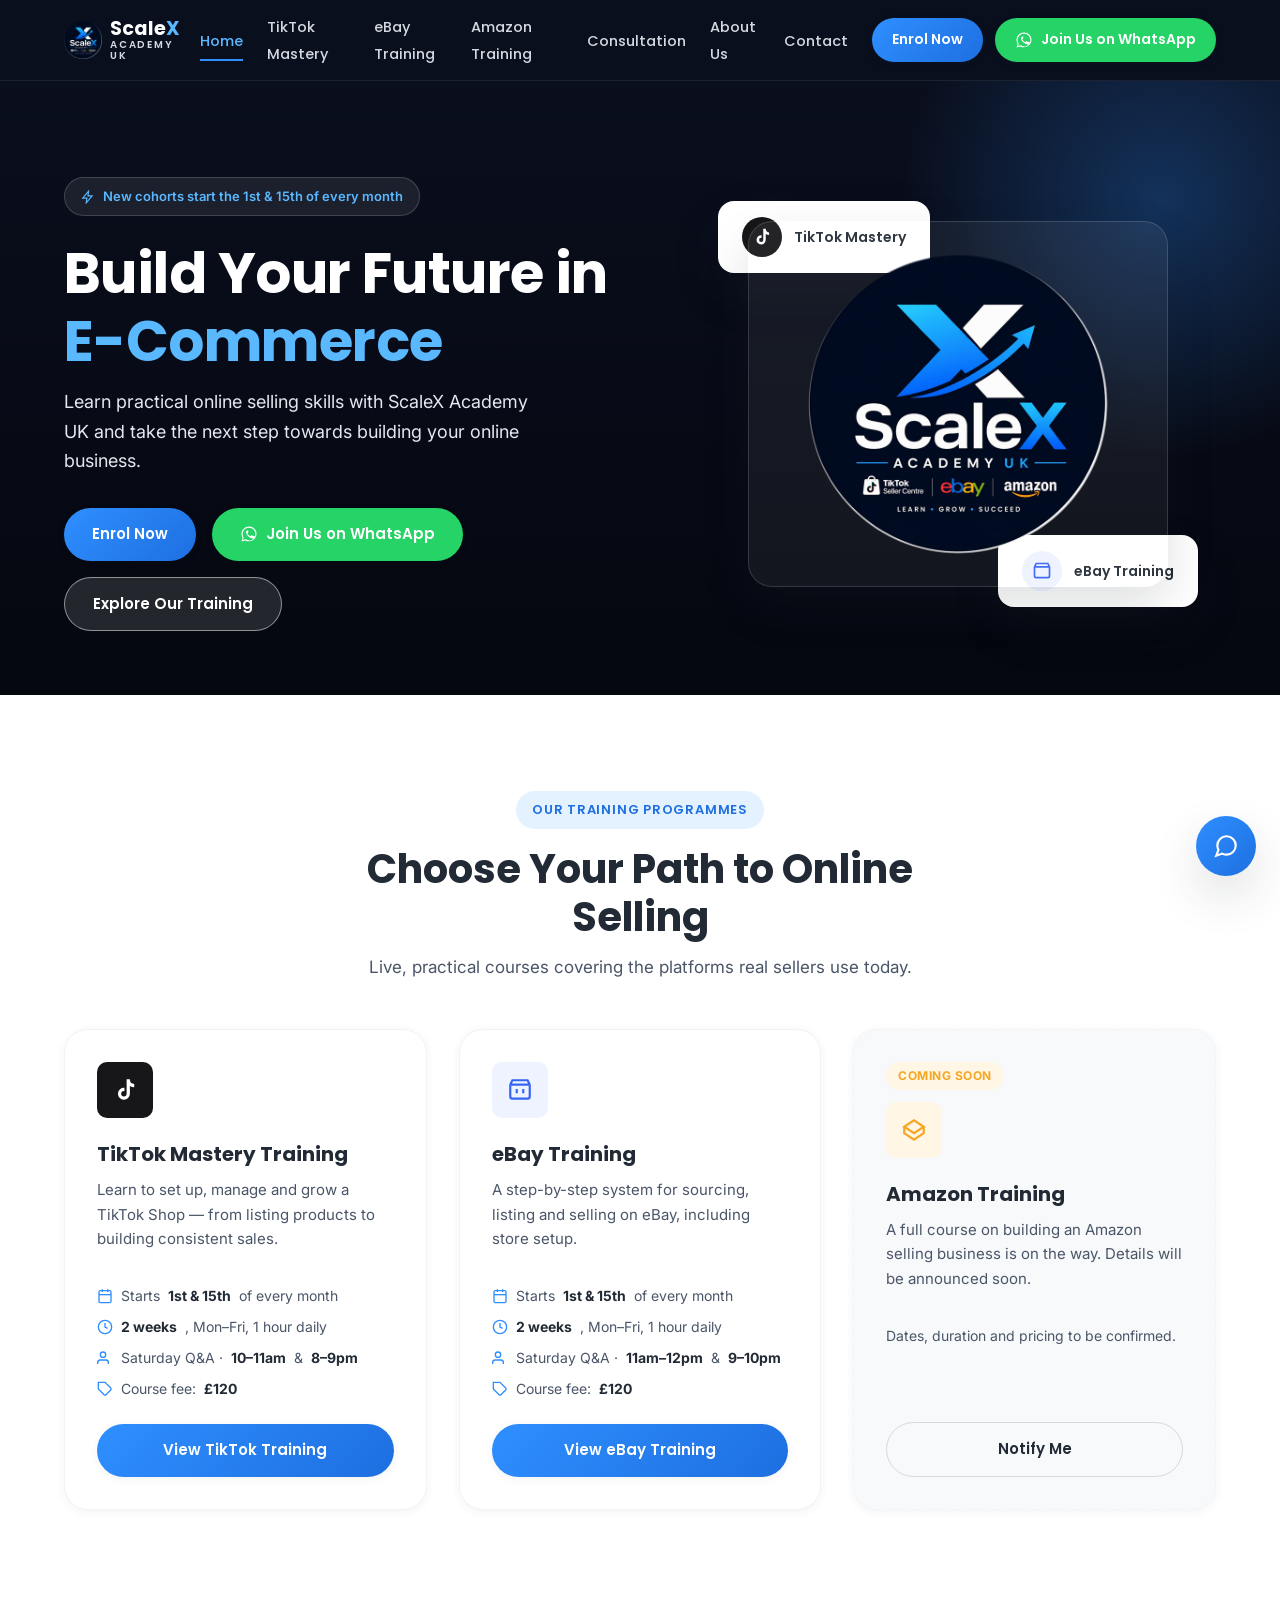
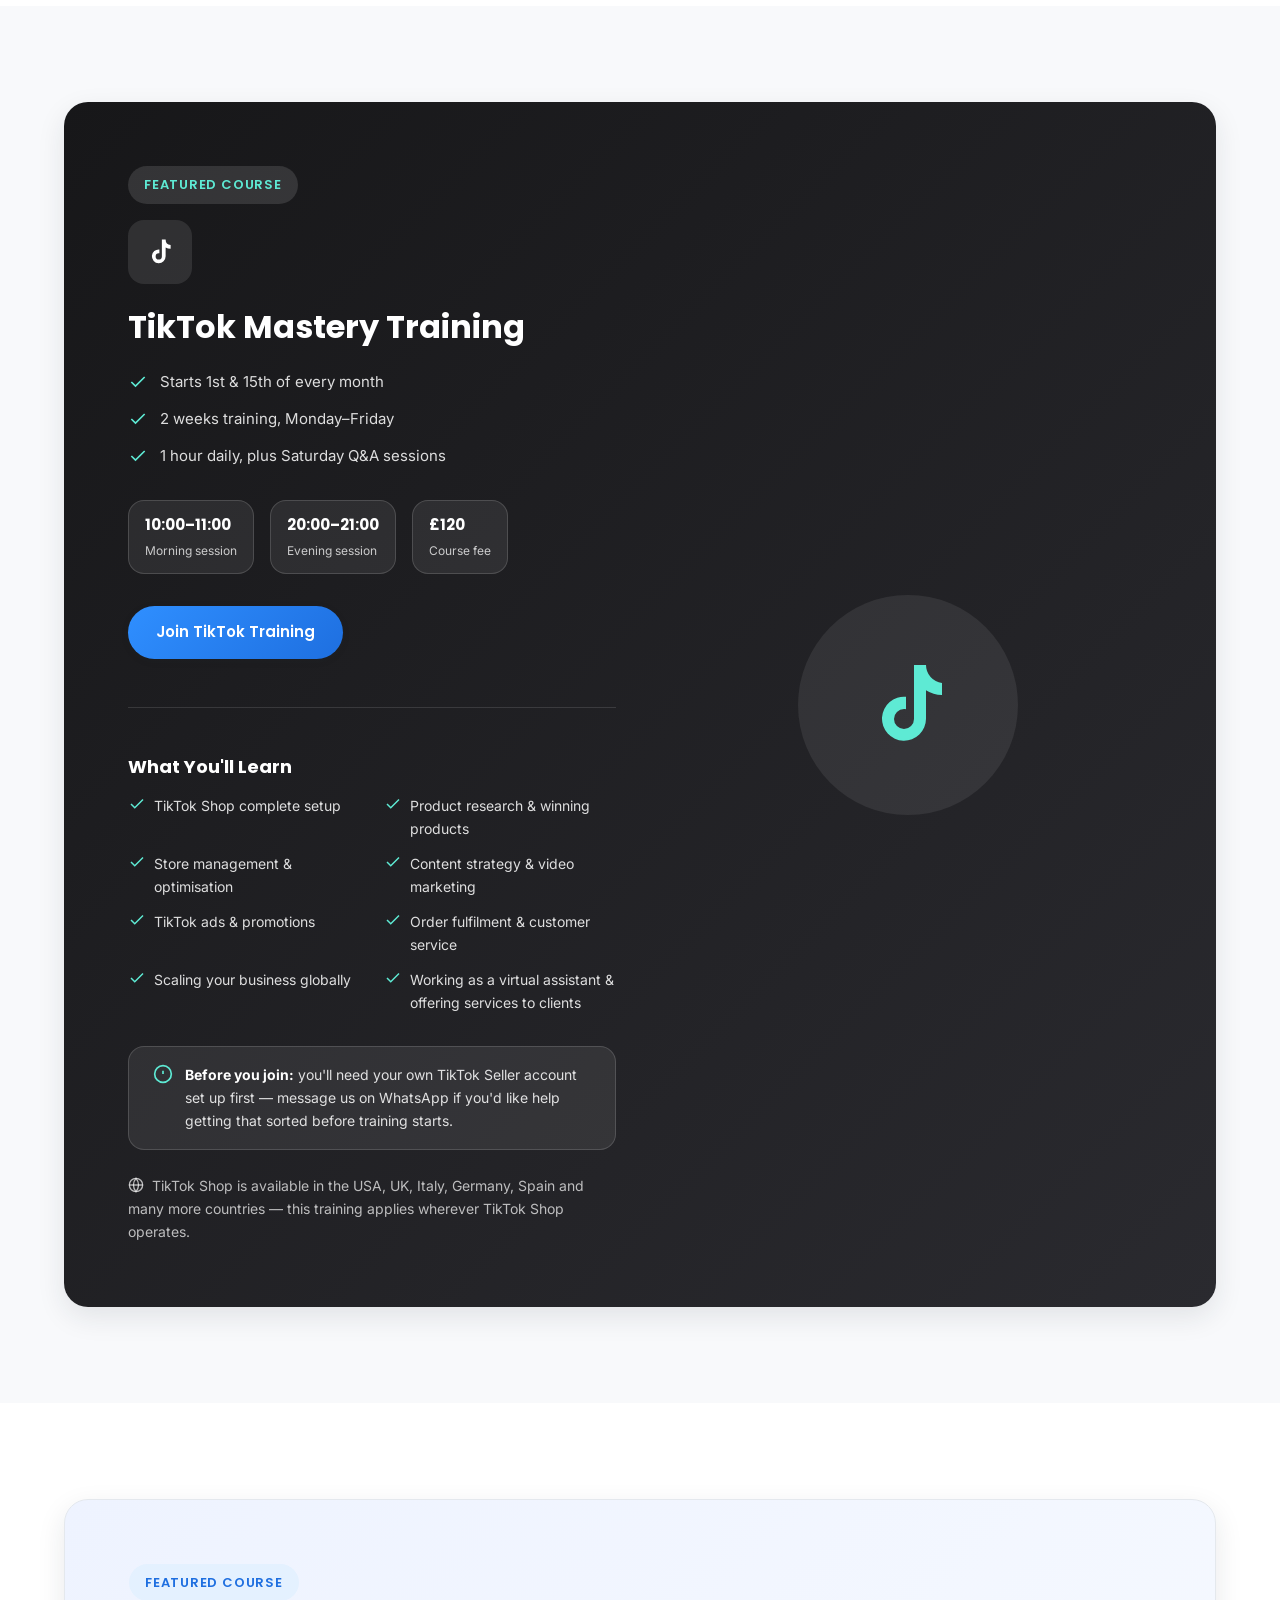
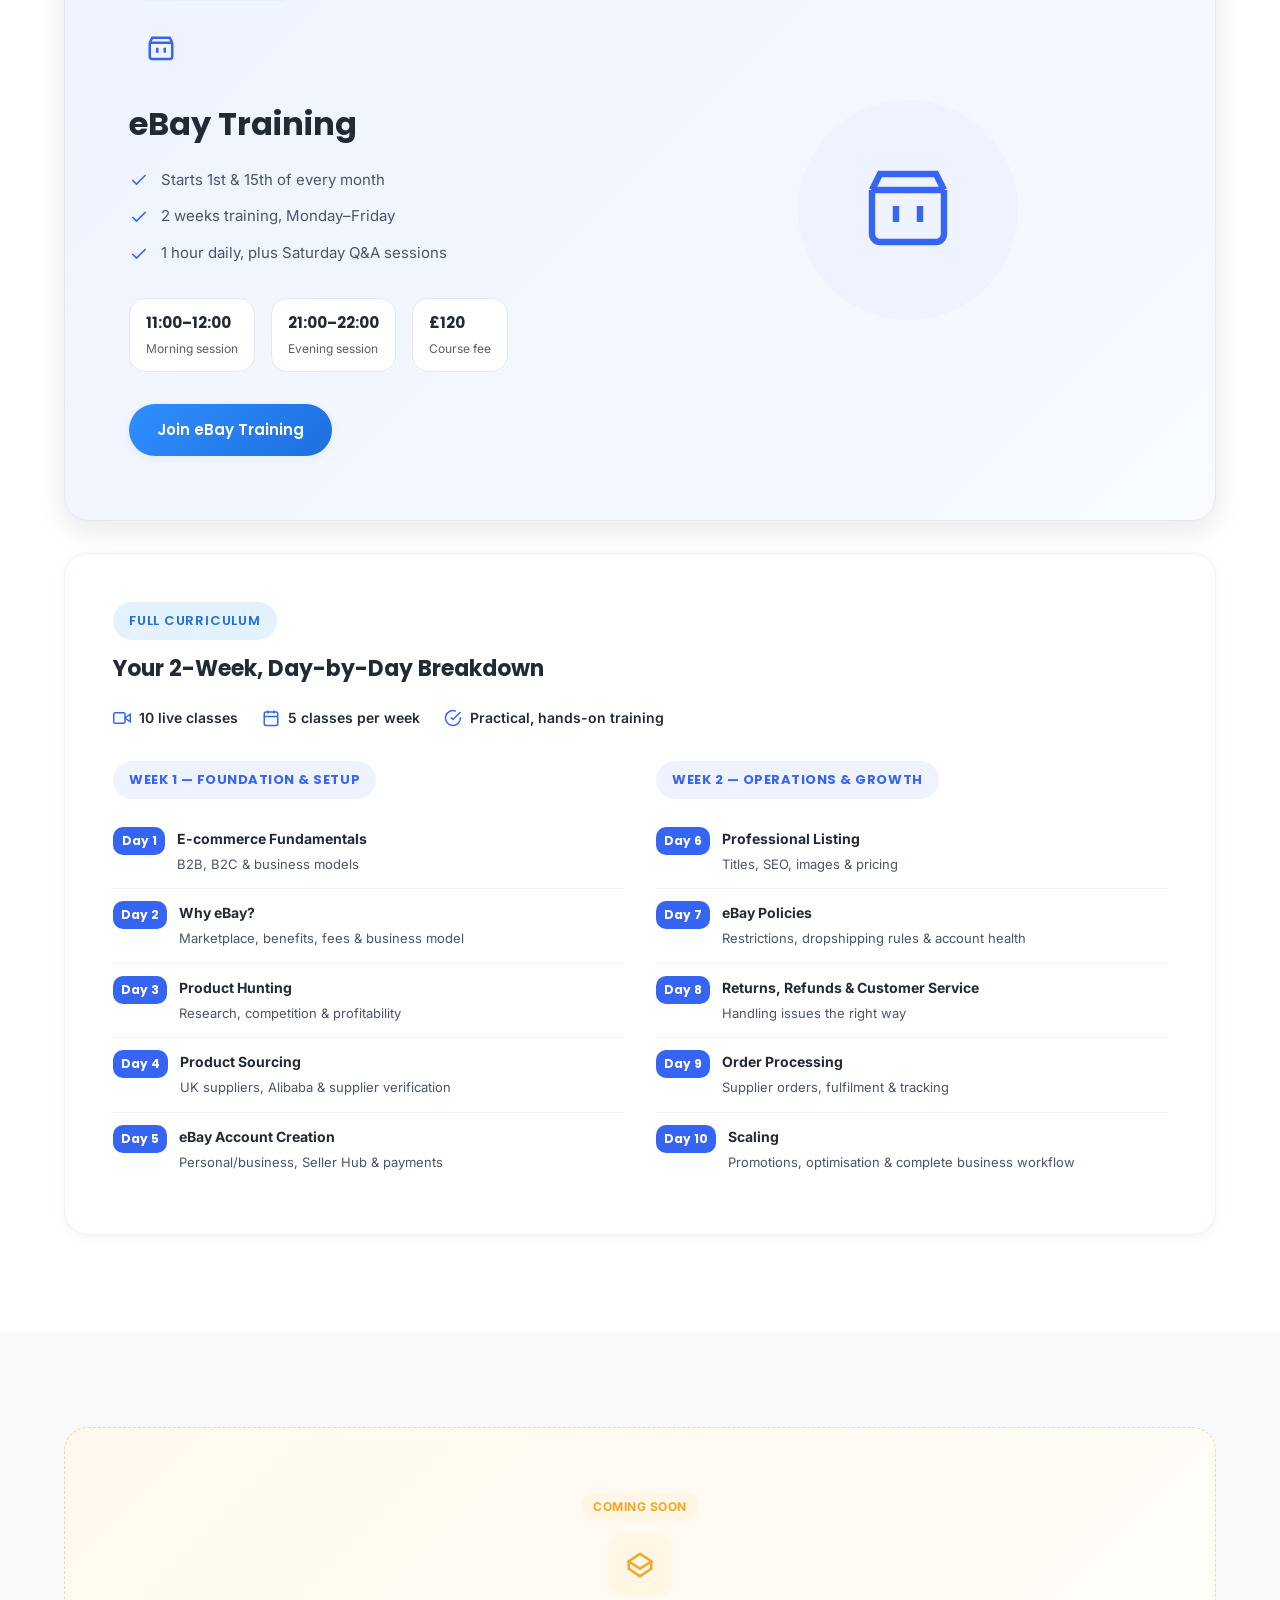
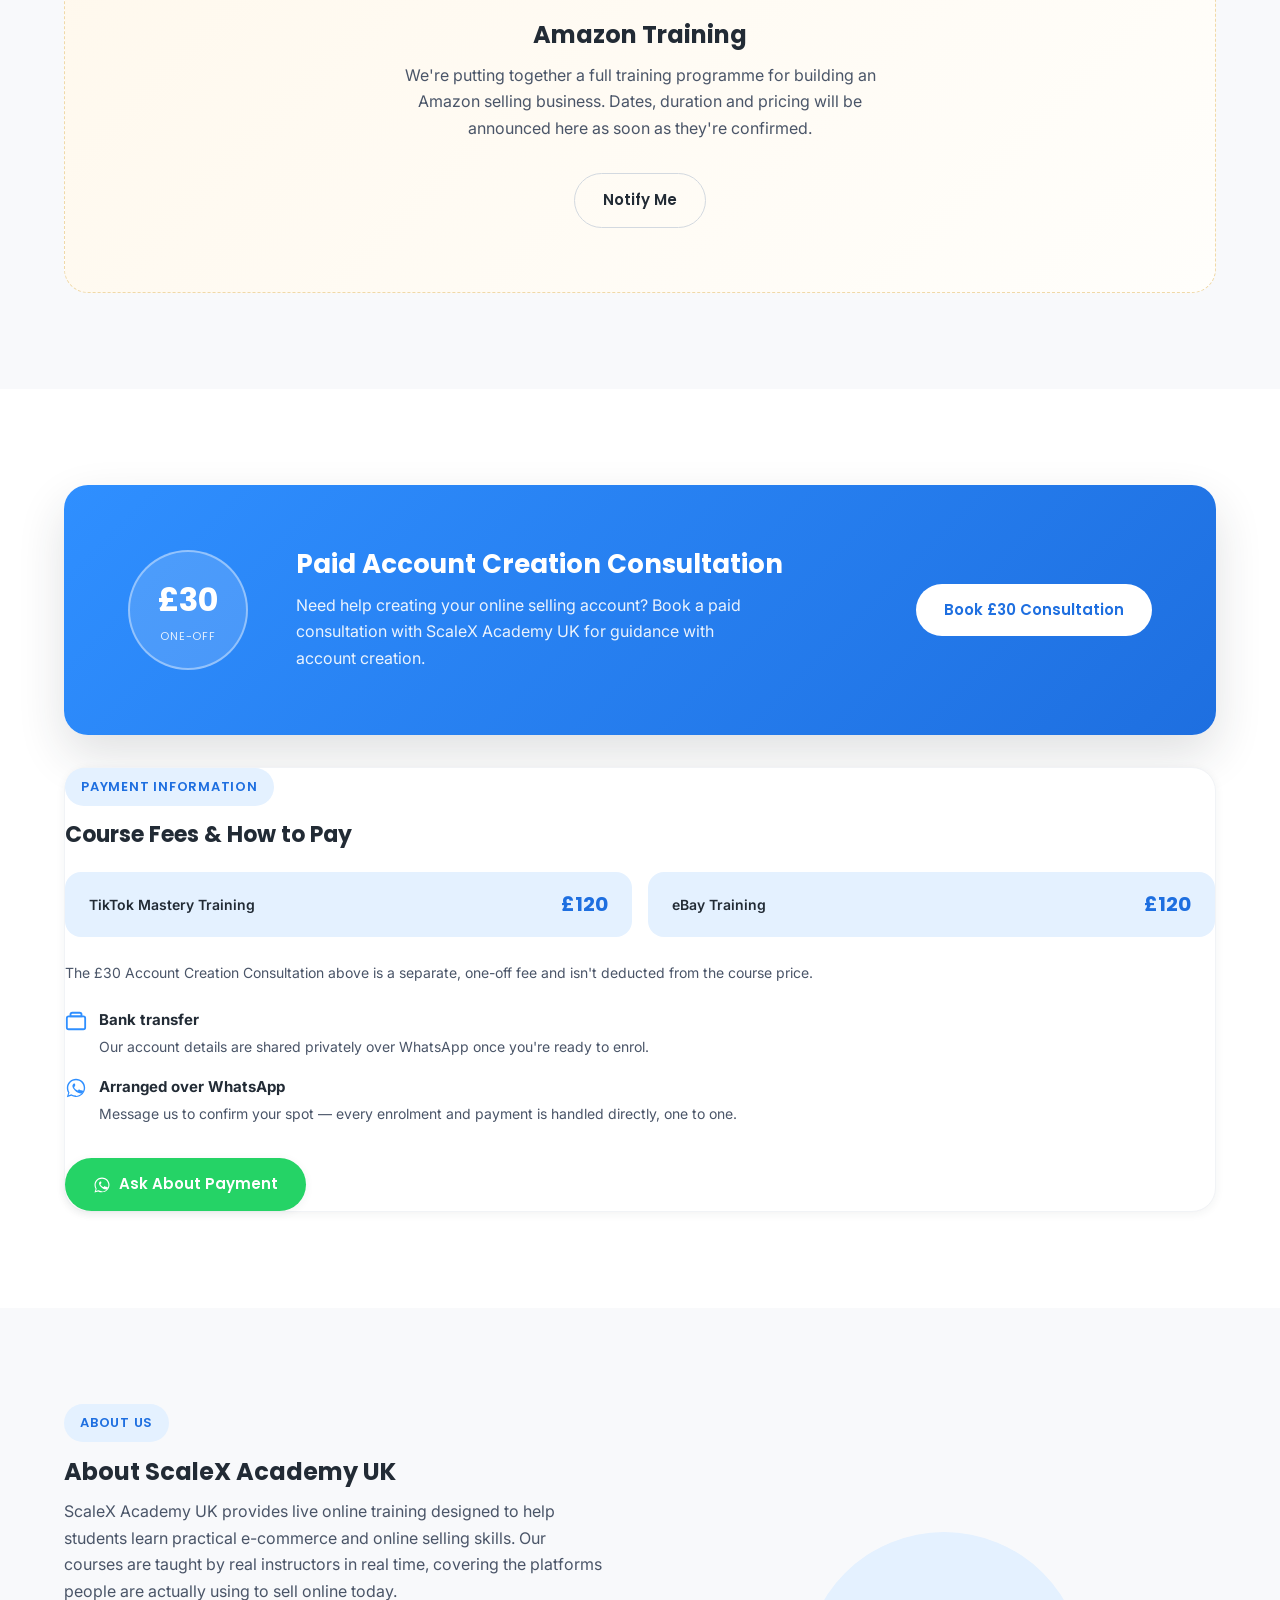
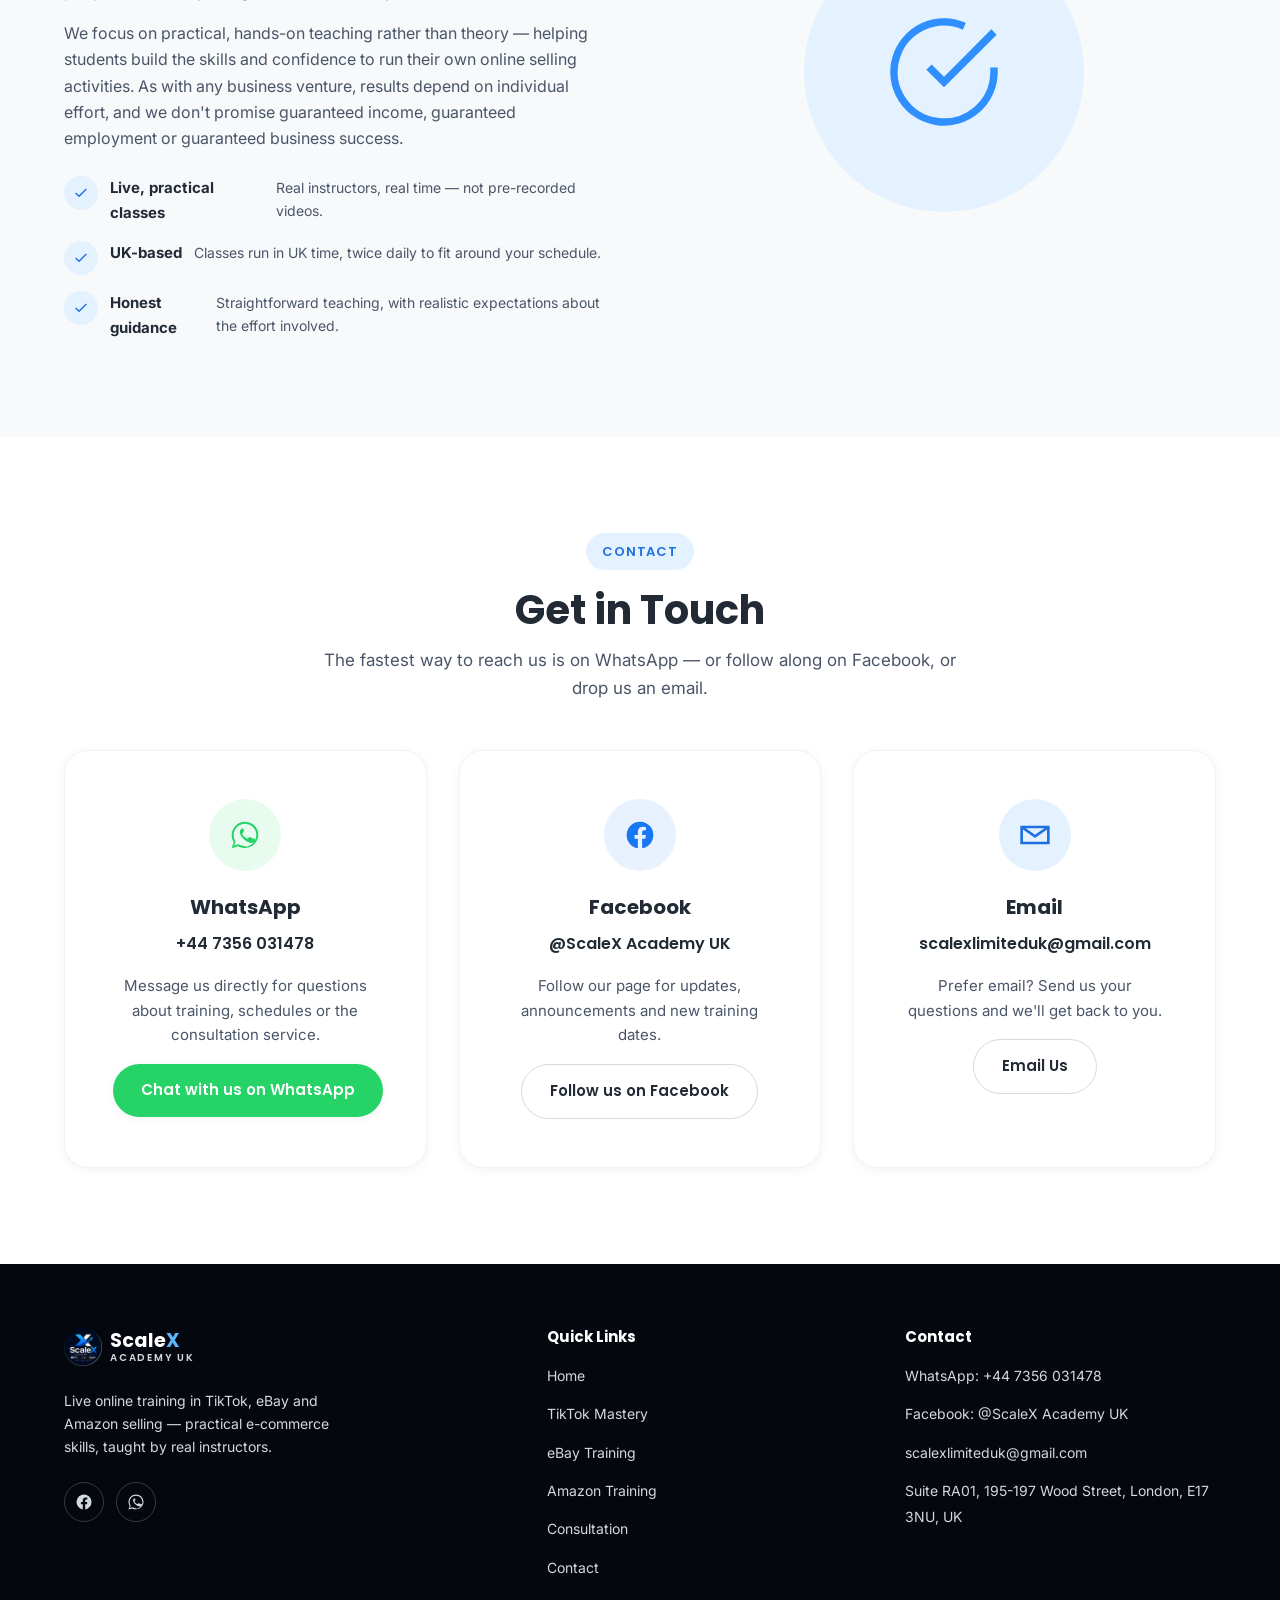
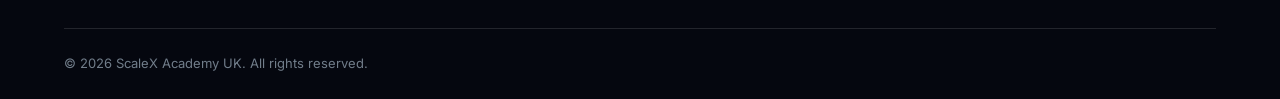
==== commit 9a634ecd: "Wire in enrolment form, fix registered address - Add links to the separate ScaleX enrolment-form Art" ====
--- a/public/index.html
+++ b/public/index.html
@@ -35,6 +35,7 @@
     </nav>
 
     <div class="header-actions">
+      <a href="https://claude.ai/code/artifact/c5b46992-a922-4f4b-b652-7e773d02c559" target="_blank" rel="noopener" class="btn btn-primary btn-sm">Enrol Now</a>
       <a href="https://wa.me/447356031478?text=Hi%2C%20I%27m%20interested%20in%20ScaleX%20Academy%20UK%20training." target="_blank" rel="noopener" class="btn btn-whatsapp btn-sm">
         <svg viewBox="0 0 24 24" fill="currentColor"><path d="M17.5 14.4c-.3-.1-1.7-.8-1.9-.9-.3-.1-.4-.1-.6.1-.2.3-.7.9-.8 1-.2.2-.3.2-.5.1-.3-.1-1.2-.4-2.2-1.3-.8-.7-1.4-1.6-1.5-1.9-.2-.3 0-.5.1-.6.1-.1.3-.3.4-.5.1-.1.2-.3.3-.4.1-.2 0-.4 0-.5C11.6 9.3 11.1 8 10.9 7.6c-.2-.4-.4-.4-.6-.4h-.5c-.2 0-.5.1-.7.3-.3.3-1 1-1 2.4s1 2.8 1.2 3c.1.2 2 3.1 4.9 4.3.7.3 1.2.5 1.6.6.7.2 1.3.2 1.8.1.5-.1 1.7-.7 1.9-1.4.2-.7.2-1.2.2-1.3-.1-.2-.3-.3-.6-.4z"/><path d="M12 2C6.5 2 2 6.5 2 12c0 1.9.5 3.7 1.5 5.2L2 22l4.9-1.5c1.4.8 3 1.2 4.6 1.2h.5c5.5 0 10-4.5 10-10S17.5 2 12 2zm0 18.2h-.5c-1.5 0-2.9-.4-4.2-1.1l-.3-.2-3.1 1 1-3-.2-.3C4 15.3 3.5 13.7 3.5 12c0-4.7 3.8-8.5 8.5-8.5s8.5 3.8 8.5 8.5-3.8 8.7-8.5 8.7z"/></svg>
         <span class="long">Join Us on WhatsApp</span>
@@ -60,6 +61,7 @@
         <h1>Build Your Future in <span class="accent">E-Commerce</span></h1>
         <p class="hero-lead">Learn practical online selling skills with ScaleX Academy UK and take the next step towards building your online business.</p>
         <div class="hero-actions">
+          <a href="https://claude.ai/code/artifact/c5b46992-a922-4f4b-b652-7e773d02c559" target="_blank" rel="noopener" class="btn btn-primary">Enrol Now</a>
           <a href="https://wa.me/447356031478?text=Hi%2C%20I%27m%20interested%20in%20ScaleX%20Academy%20UK%20training." target="_blank" rel="noopener" class="btn btn-whatsapp">
             <svg viewBox="0 0 24 24" fill="currentColor"><path d="M17.5 14.4c-.3-.1-1.7-.8-1.9-.9-.3-.1-.4-.1-.6.1-.2.3-.7.9-.8 1-.2.2-.3.2-.5.1-.3-.1-1.2-.4-2.2-1.3-.8-.7-1.4-1.6-1.5-1.9-.2-.3 0-.5.1-.6.1-.1.3-.3.4-.5.1-.1.2-.3.3-.4.1-.2 0-.4 0-.5C11.6 9.3 11.1 8 10.9 7.6c-.2-.4-.4-.4-.6-.4h-.5c-.2 0-.5.1-.7.3-.3.3-1 1-1 2.4s1 2.8 1.2 3c.1.2 2 3.1 4.9 4.3.7.3 1.2.5 1.6.6.7.2 1.3.2 1.8.1.5-.1 1.7-.7 1.9-1.4.2-.7.2-1.2.2-1.3-.1-.2-.3-.3-.6-.4z"/><path d="M12 2C6.5 2 2 6.5 2 12c0 1.9.5 3.7 1.5 5.2L2 22l4.9-1.5c1.4.8 3 1.2 4.6 1.2h.5c5.5 0 10-4.5 10-10S17.5 2 12 2zm0 18.2h-.5c-1.5 0-2.9-.4-4.2-1.1l-.3-.2-3.1 1 1-3-.2-.3C4 15.3 3.5 13.7 3.5 12c0-4.7 3.8-8.5 8.5-8.5s8.5 3.8 8.5 8.5-3.8 8.7-8.5 8.7z"/></svg>
             Join Us on WhatsApp
@@ -167,10 +169,7 @@
             <div class="timing-chip"><strong>£120</strong><span>Course fee</span></div>
           </div>
           <div style="margin-top: var(--space-6);">
-            <a href="https://wa.me/447356031478?text=Hi%2C%20I%27d%20like%20to%20join%20the%20TikTok%20Mastery%20Training." target="_blank" rel="noopener" class="btn btn-whatsapp">
-              <svg viewBox="0 0 24 24" fill="currentColor"><path d="M17.5 14.4c-.3-.1-1.7-.8-1.9-.9-.3-.1-.4-.1-.6.1-.2.3-.7.9-.8 1-.2.2-.3.2-.5.1-.3-.1-1.2-.4-2.2-1.3-.8-.7-1.4-1.6-1.5-1.9-.2-.3 0-.5.1-.6.1-.1.3-.3.4-.5.1-.1.2-.3.3-.4.1-.2 0-.4 0-.5C11.6 9.3 11.1 8 10.9 7.6c-.2-.4-.4-.4-.6-.4h-.5c-.2 0-.5.1-.7.3-.3.3-1 1-1 2.4s1 2.8 1.2 3c.1.2 2 3.1 4.9 4.3.7.3 1.2.5 1.6.6.7.2 1.3.2 1.8.1.5-.1 1.7-.7 1.9-1.4.2-.7.2-1.2.2-1.3-.1-.2-.3-.3-.6-.4z"/><path d="M12 2C6.5 2 2 6.5 2 12c0 1.9.5 3.7 1.5 5.2L2 22l4.9-1.5c1.4.8 3 1.2 4.6 1.2h.5c5.5 0 10-4.5 10-10S17.5 2 12 2zm0 18.2h-.5c-1.5 0-2.9-.4-4.2-1.1l-.3-.2-3.1 1 1-3-.2-.3C4 15.3 3.5 13.7 3.5 12c0-4.7 3.8-8.5 8.5-8.5s8.5 3.8 8.5 8.5-3.8 8.7-8.5 8.7z"/></svg>
-              Join TikTok Training
-            </a>
+            <a href="https://claude.ai/code/artifact/c5b46992-a922-4f4b-b652-7e773d02c559" target="_blank" rel="noopener" class="btn btn-primary">Join TikTok Training</a>
           </div>
 
           <div class="curriculum-block">
@@ -227,10 +226,7 @@
             <div class="timing-chip"><strong>£120</strong><span>Course fee</span></div>
           </div>
           <div style="margin-top: var(--space-6);">
-            <a href="https://wa.me/447356031478?text=Hi%2C%20I%27d%20like%20to%20join%20the%20eBay%20Training." target="_blank" rel="noopener" class="btn btn-whatsapp">
-              <svg viewBox="0 0 24 24" fill="currentColor"><path d="M17.5 14.4c-.3-.1-1.7-.8-1.9-.9-.3-.1-.4-.1-.6.1-.2.3-.7.9-.8 1-.2.2-.3.2-.5.1-.3-.1-1.2-.4-2.2-1.3-.8-.7-1.4-1.6-1.5-1.9-.2-.3 0-.5.1-.6.1-.1.3-.3.4-.5.1-.1.2-.3.3-.4.1-.2 0-.4 0-.5C11.6 9.3 11.1 8 10.9 7.6c-.2-.4-.4-.4-.6-.4h-.5c-.2 0-.5.1-.7.3-.3.3-1 1-1 2.4s1 2.8 1.2 3c.1.2 2 3.1 4.9 4.3.7.3 1.2.5 1.6.6.7.2 1.3.2 1.8.1.5-.1 1.7-.7 1.9-1.4.2-.7.2-1.2.2-1.3-.1-.2-.3-.3-.6-.4z"/><path d="M12 2C6.5 2 2 6.5 2 12c0 1.9.5 3.7 1.5 5.2L2 22l4.9-1.5c1.4.8 3 1.2 4.6 1.2h.5c5.5 0 10-4.5 10-10S17.5 2 12 2zm0 18.2h-.5c-1.5 0-2.9-.4-4.2-1.1l-.3-.2-3.1 1 1-3-.2-.3C4 15.3 3.5 13.7 3.5 12c0-4.7 3.8-8.5 8.5-8.5s8.5 3.8 8.5 8.5-3.8 8.7-8.5 8.7z"/></svg>
-              Join eBay Training
-            </a>
+            <a href="https://claude.ai/code/artifact/c5b46992-a922-4f4b-b652-7e773d02c559" target="_blank" rel="noopener" class="btn btn-primary">Join eBay Training</a>
           </div>
         </div>
         <div class="poster-visual">
@@ -441,7 +437,7 @@
           <li><a href="https://wa.me/447356031478" target="_blank" rel="noopener">WhatsApp: +44 7356 031478</a></li>
           <li><a href="https://www.facebook.com/profile.php?id=61592904440674" target="_blank" rel="noopener">Facebook: @ScaleX Academy UK</a></li>
           <li><a href="mailto:scalexlimiteduk@gmail.com">scalexlimiteduk@gmail.com</a></li>
-          <li><span>Oldham, Manchester, UK</span></li>
+          <li><span>Suite RA01, 195-197 Wood Street, London, E17 3NU, UK</span></li>
         </ul>
       </div>
     </div>
--- a/public/css/style.css
+++ b/public/css/style.css
@@ -308,6 +308,10 @@
   .nav-toggle { display: inline-flex; }
 }
 
+@media (max-width: 460px) {
+  .header-actions .btn-primary.btn-sm { display: none; }
+}
+
 @media (max-width: 400px) {
   .header-actions .btn-whatsapp { padding: 10px 14px; }
 }
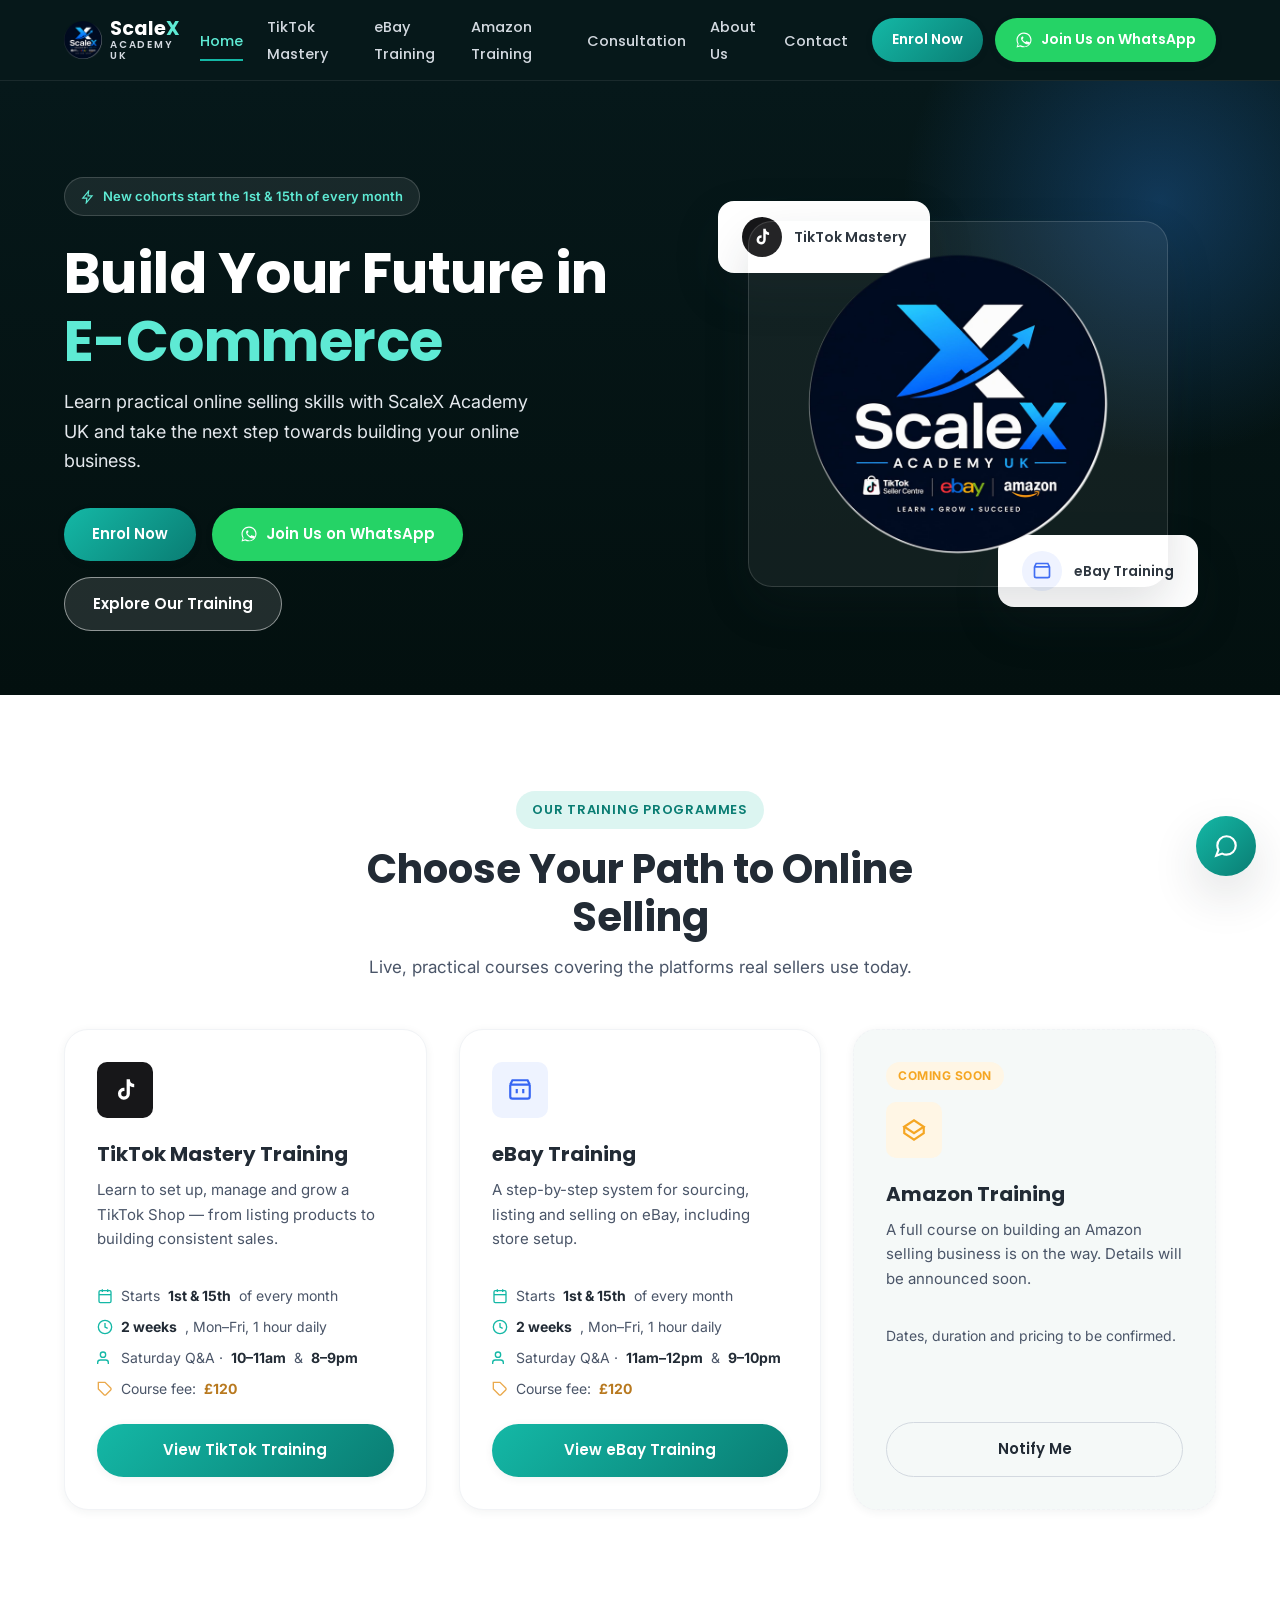
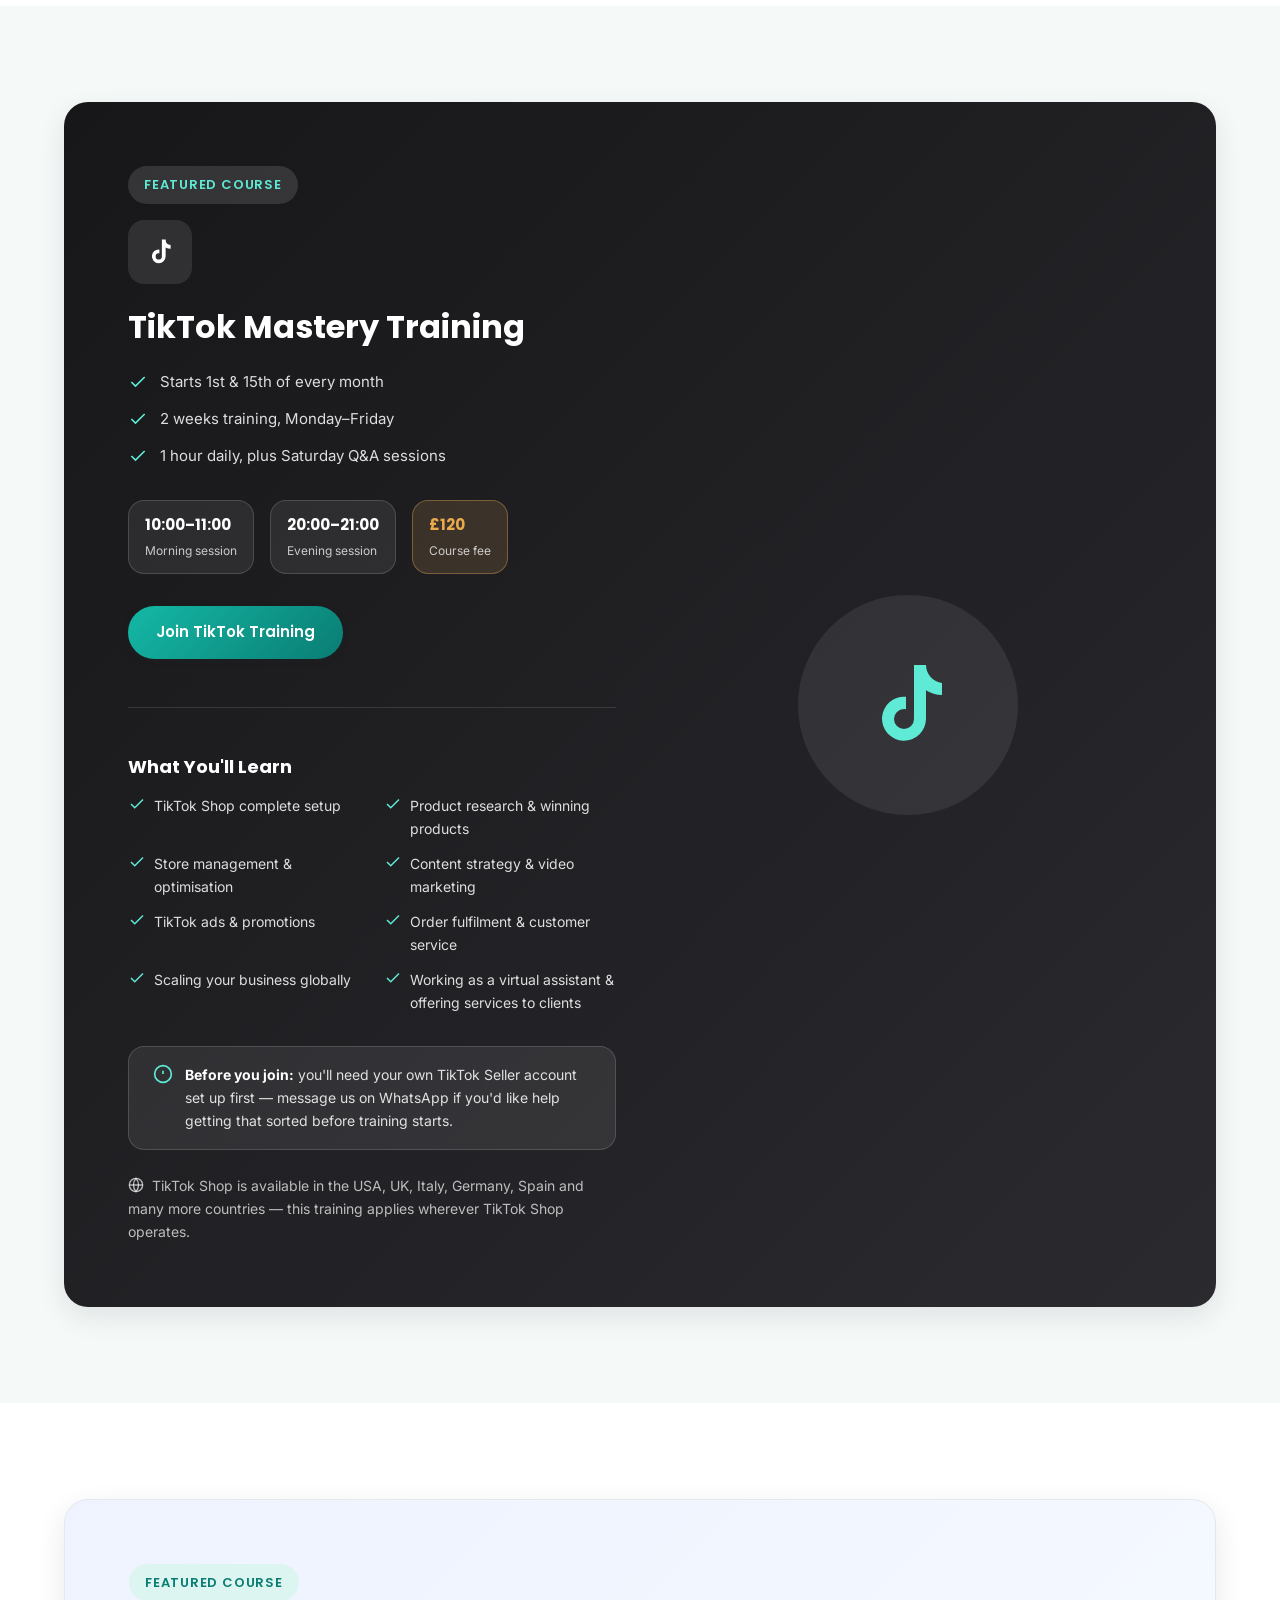
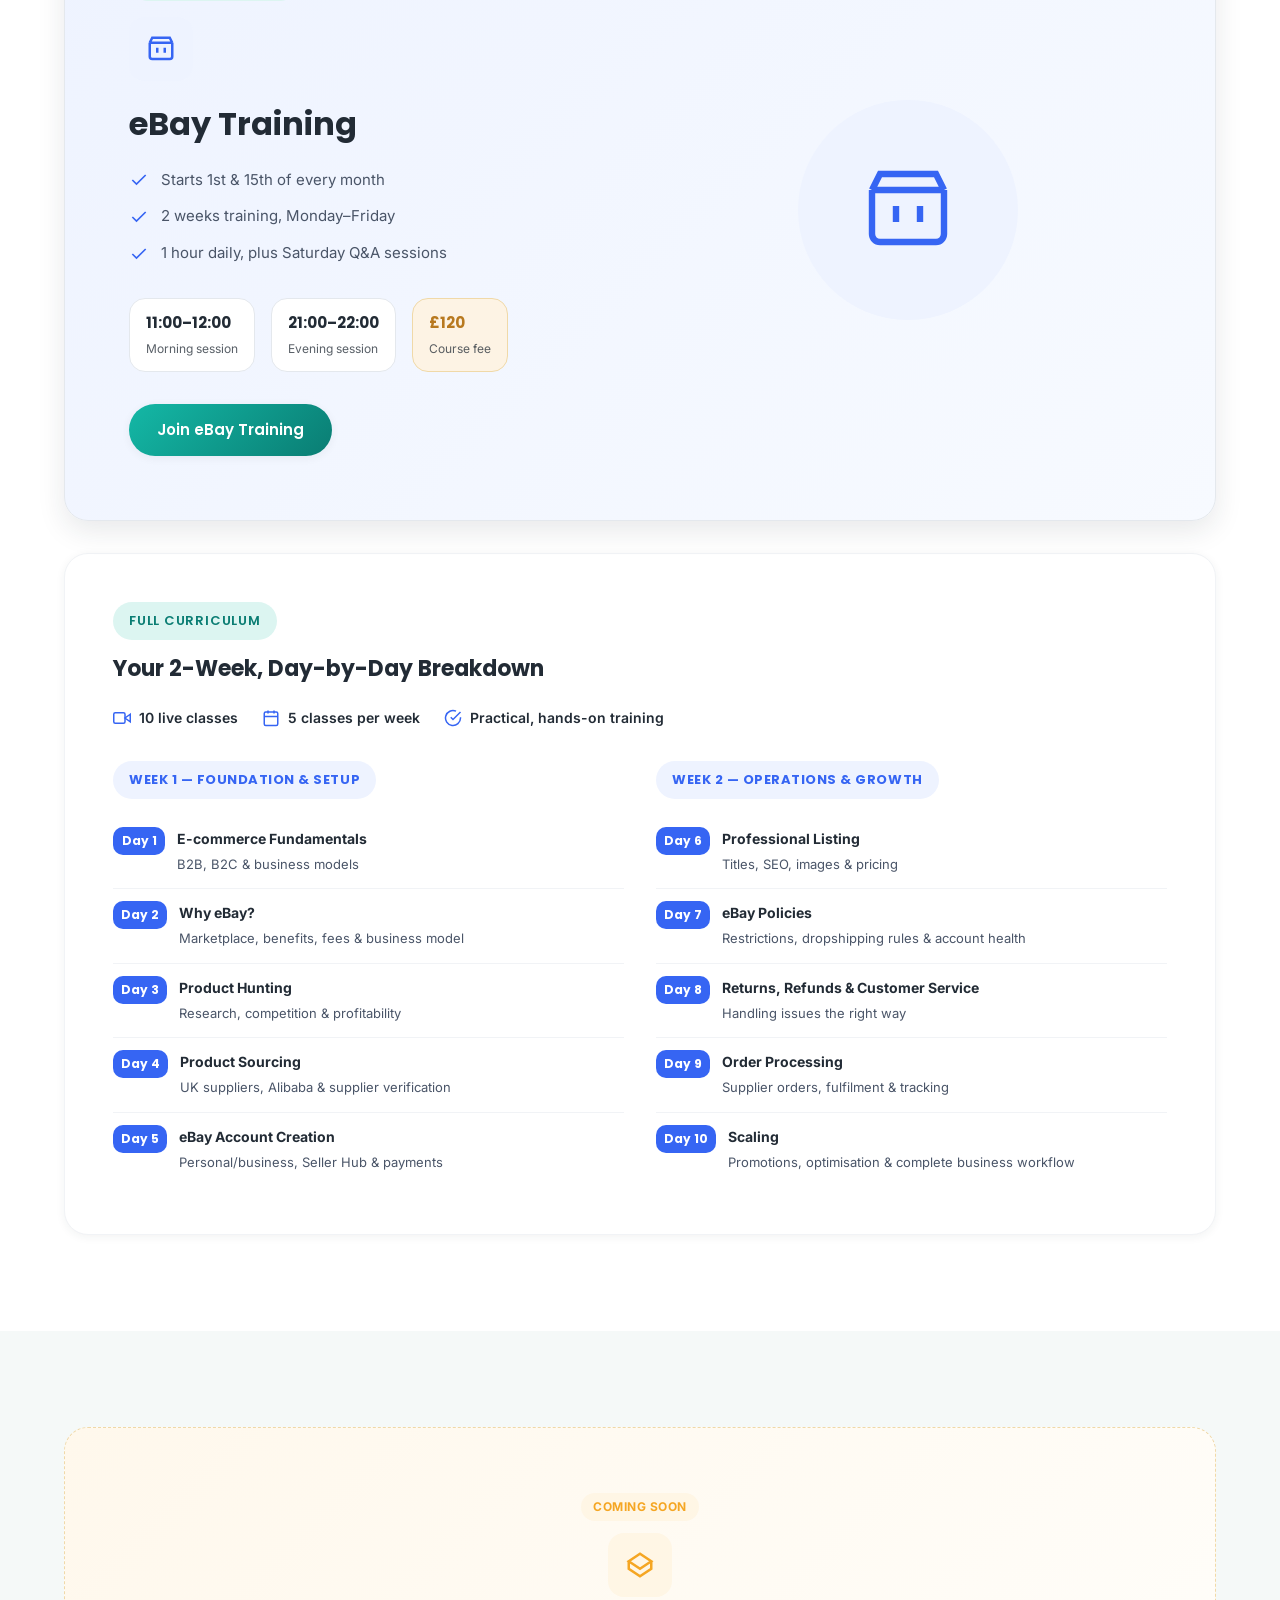
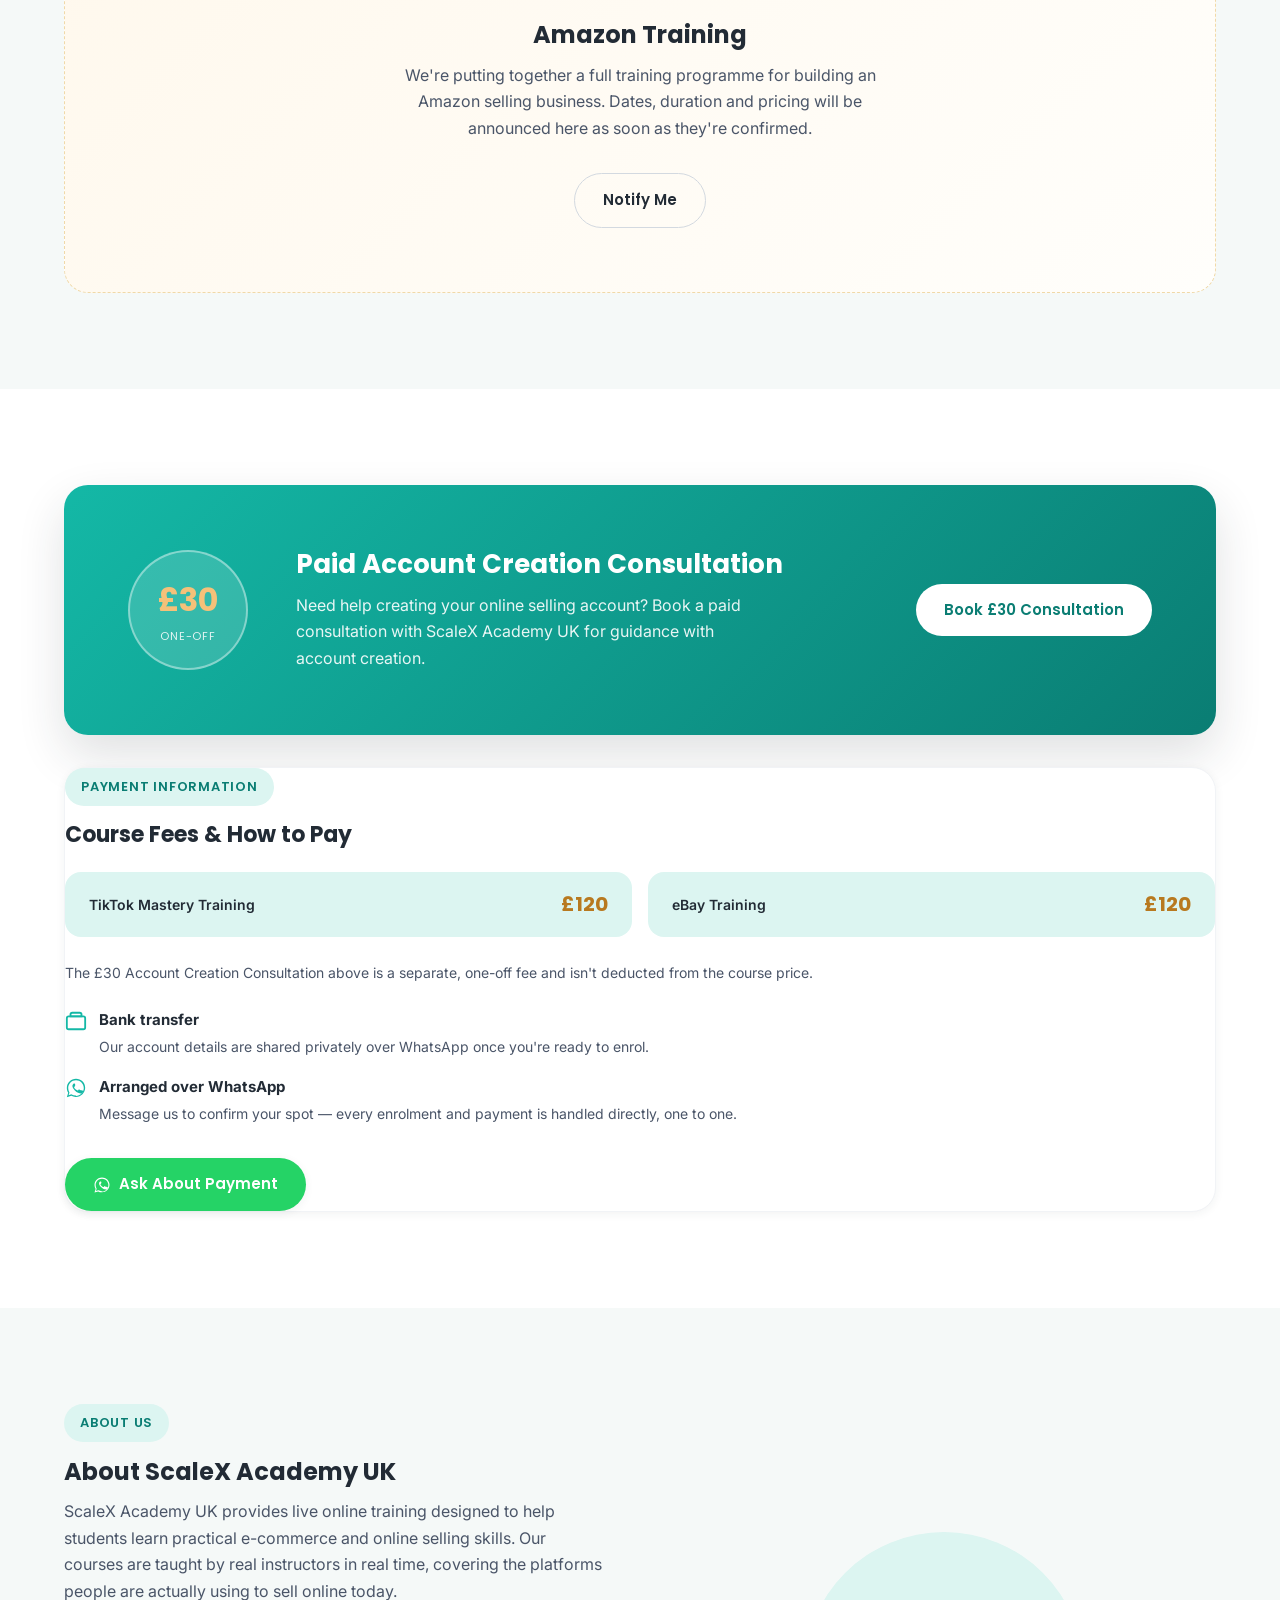
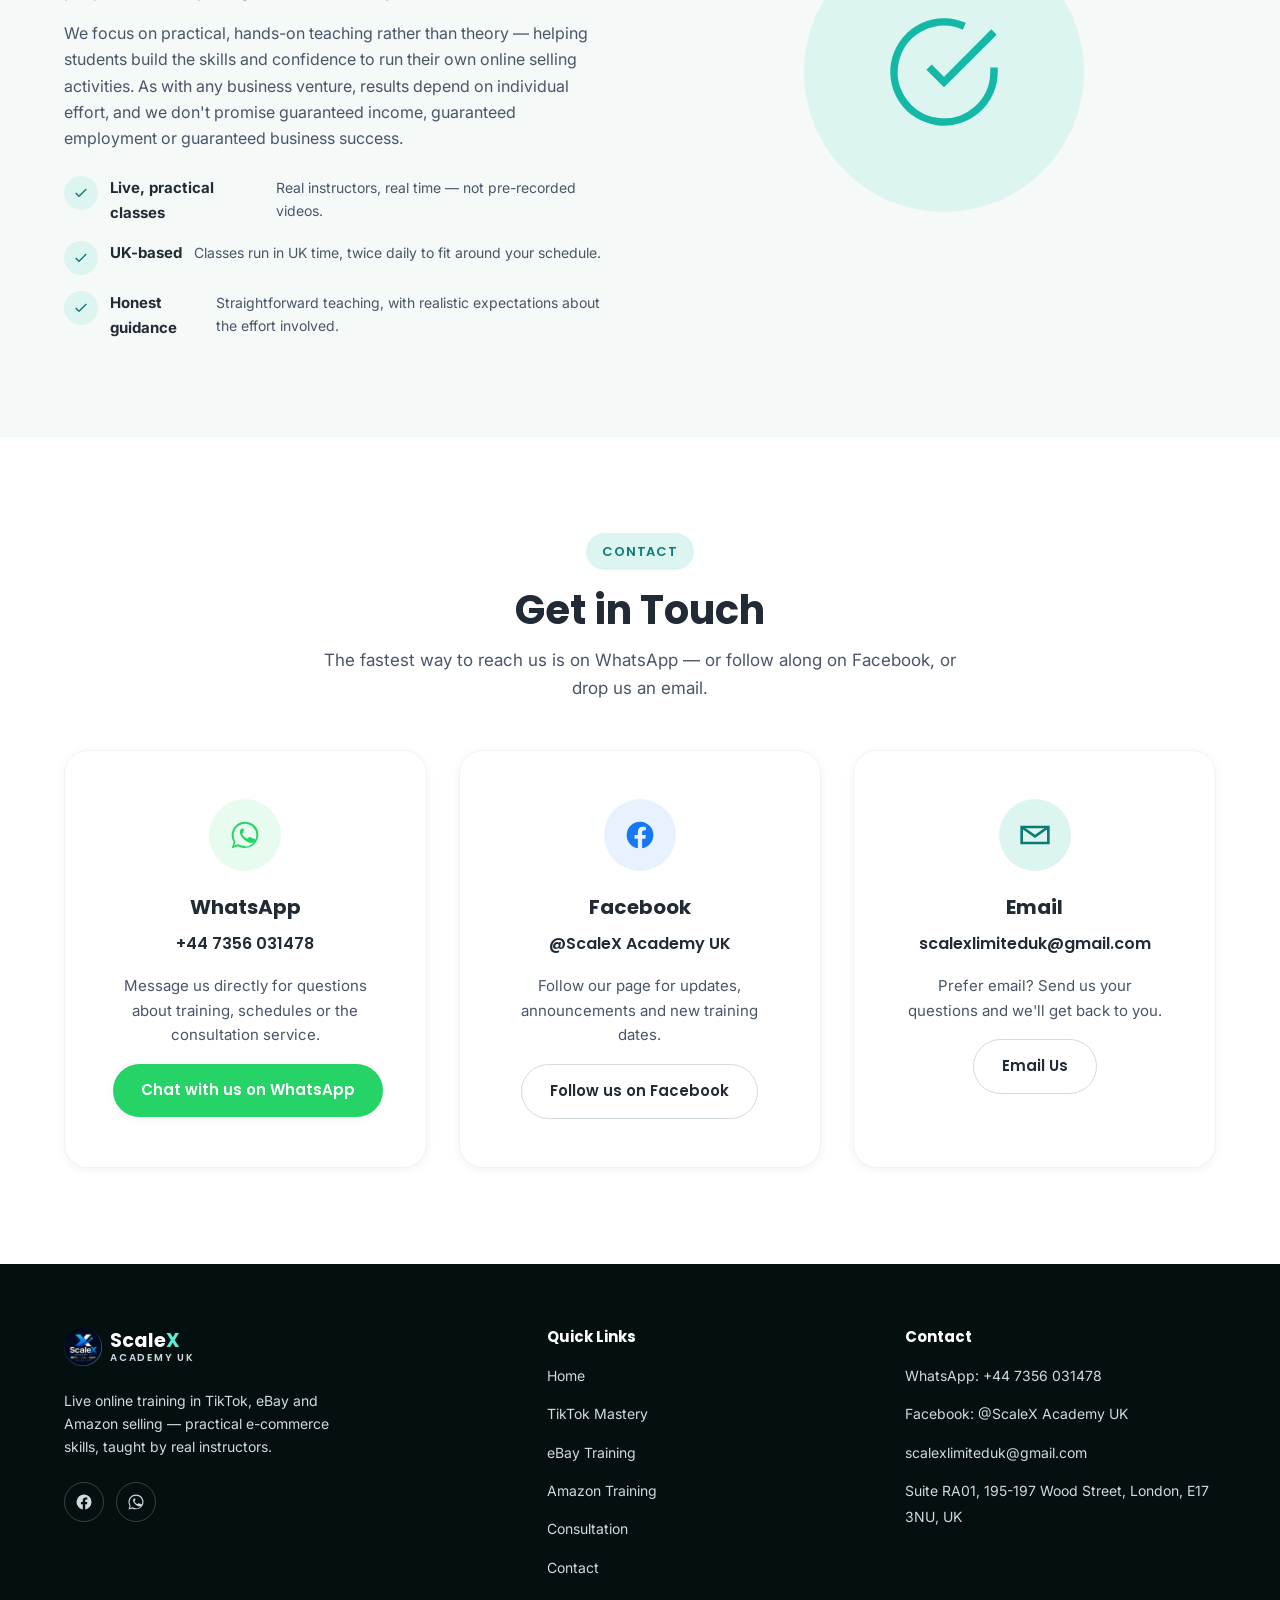
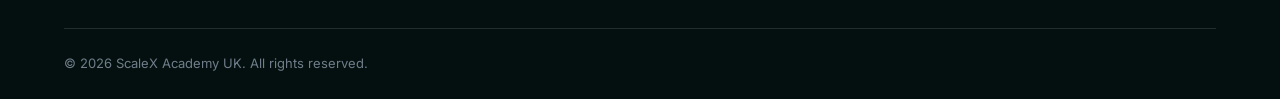
==== commit f9411feb: "Recolor site to Midnight Teal & Amber Client asked for fresh, updated colors. Showed three palette d" ====
--- a/public/index.html
+++ b/public/index.html
@@ -35,7 +35,7 @@
     </nav>
 
     <div class="header-actions">
-      <a href="https://claude.ai/code/artifact/c5b46992-a922-4f4b-b652-7e773d02c559" target="_blank" rel="noopener" class="btn btn-primary btn-sm">Enrol Now</a>
+      <a href="enrol.html" class="btn btn-primary btn-sm">Enrol Now</a>
       <a href="https://wa.me/447356031478?text=Hi%2C%20I%27m%20interested%20in%20ScaleX%20Academy%20UK%20training." target="_blank" rel="noopener" class="btn btn-whatsapp btn-sm">
         <svg viewBox="0 0 24 24" fill="currentColor"><path d="M17.5 14.4c-.3-.1-1.7-.8-1.9-.9-.3-.1-.4-.1-.6.1-.2.3-.7.9-.8 1-.2.2-.3.2-.5.1-.3-.1-1.2-.4-2.2-1.3-.8-.7-1.4-1.6-1.5-1.9-.2-.3 0-.5.1-.6.1-.1.3-.3.4-.5.1-.1.2-.3.3-.4.1-.2 0-.4 0-.5C11.6 9.3 11.1 8 10.9 7.6c-.2-.4-.4-.4-.6-.4h-.5c-.2 0-.5.1-.7.3-.3.3-1 1-1 2.4s1 2.8 1.2 3c.1.2 2 3.1 4.9 4.3.7.3 1.2.5 1.6.6.7.2 1.3.2 1.8.1.5-.1 1.7-.7 1.9-1.4.2-.7.2-1.2.2-1.3-.1-.2-.3-.3-.6-.4z"/><path d="M12 2C6.5 2 2 6.5 2 12c0 1.9.5 3.7 1.5 5.2L2 22l4.9-1.5c1.4.8 3 1.2 4.6 1.2h.5c5.5 0 10-4.5 10-10S17.5 2 12 2zm0 18.2h-.5c-1.5 0-2.9-.4-4.2-1.1l-.3-.2-3.1 1 1-3-.2-.3C4 15.3 3.5 13.7 3.5 12c0-4.7 3.8-8.5 8.5-8.5s8.5 3.8 8.5 8.5-3.8 8.7-8.5 8.7z"/></svg>
         <span class="long">Join Us on WhatsApp</span>
@@ -61,7 +61,7 @@
         <h1>Build Your Future in <span class="accent">E-Commerce</span></h1>
         <p class="hero-lead">Learn practical online selling skills with ScaleX Academy UK and take the next step towards building your online business.</p>
         <div class="hero-actions">
-          <a href="https://claude.ai/code/artifact/c5b46992-a922-4f4b-b652-7e773d02c559" target="_blank" rel="noopener" class="btn btn-primary">Enrol Now</a>
+          <a href="enrol.html" class="btn btn-primary">Enrol Now</a>
           <a href="https://wa.me/447356031478?text=Hi%2C%20I%27m%20interested%20in%20ScaleX%20Academy%20UK%20training." target="_blank" rel="noopener" class="btn btn-whatsapp">
             <svg viewBox="0 0 24 24" fill="currentColor"><path d="M17.5 14.4c-.3-.1-1.7-.8-1.9-.9-.3-.1-.4-.1-.6.1-.2.3-.7.9-.8 1-.2.2-.3.2-.5.1-.3-.1-1.2-.4-2.2-1.3-.8-.7-1.4-1.6-1.5-1.9-.2-.3 0-.5.1-.6.1-.1.3-.3.4-.5.1-.1.2-.3.3-.4.1-.2 0-.4 0-.5C11.6 9.3 11.1 8 10.9 7.6c-.2-.4-.4-.4-.6-.4h-.5c-.2 0-.5.1-.7.3-.3.3-1 1-1 2.4s1 2.8 1.2 3c.1.2 2 3.1 4.9 4.3.7.3 1.2.5 1.6.6.7.2 1.3.2 1.8.1.5-.1 1.7-.7 1.9-1.4.2-.7.2-1.2.2-1.3-.1-.2-.3-.3-.6-.4z"/><path d="M12 2C6.5 2 2 6.5 2 12c0 1.9.5 3.7 1.5 5.2L2 22l4.9-1.5c1.4.8 3 1.2 4.6 1.2h.5c5.5 0 10-4.5 10-10S17.5 2 12 2zm0 18.2h-.5c-1.5 0-2.9-.4-4.2-1.1l-.3-.2-3.1 1 1-3-.2-.3C4 15.3 3.5 13.7 3.5 12c0-4.7 3.8-8.5 8.5-8.5s8.5 3.8 8.5 8.5-3.8 8.7-8.5 8.7z"/></svg>
             Join Us on WhatsApp
@@ -112,7 +112,7 @@
             <div><svg viewBox="0 0 24 24" fill="none" stroke="currentColor" stroke-width="2"><rect x="3" y="4" width="18" height="18" rx="2"/><line x1="16" y1="2" x2="16" y2="6"/><line x1="8" y1="2" x2="8" y2="6"/><line x1="3" y1="10" x2="21" y2="10"/></svg> Starts <strong>1st &amp; 15th</strong> of every month</div>
             <div><svg viewBox="0 0 24 24" fill="none" stroke="currentColor" stroke-width="2"><circle cx="12" cy="12" r="10"/><polyline points="12 6 12 12 16 14"/></svg> <strong>2 weeks</strong>, Mon–Fri, 1 hour daily</div>
             <div><svg viewBox="0 0 24 24" fill="none" stroke="currentColor" stroke-width="2"><path d="M17 21v-2a4 4 0 0 0-4-4H5a4 4 0 0 0-4 4v2"/><circle cx="9" cy="7" r="4"/></svg> Saturday Q&amp;A · <strong>10–11am</strong> &amp; <strong>8–9pm</strong></div>
-            <div><svg viewBox="0 0 24 24" fill="none" stroke="currentColor" stroke-width="2"><path d="M20.59 13.41 13.42 20.6a2 2 0 0 1-2.83 0L2 12V2h10l8.59 8.59a2 2 0 0 1 0 2.82z"/><line x1="7" y1="7" x2="7.01" y2="7"/></svg> Course fee: <strong>£120</strong></div>
+            <div class="fee-row"><svg viewBox="0 0 24 24" fill="none" stroke="currentColor" stroke-width="2"><path d="M20.59 13.41 13.42 20.6a2 2 0 0 1-2.83 0L2 12V2h10l8.59 8.59a2 2 0 0 1 0 2.82z"/><line x1="7" y1="7" x2="7.01" y2="7"/></svg> Course fee: <strong>£120</strong></div>
           </div>
           <a href="#tiktok" class="btn btn-primary btn-block">View TikTok Training</a>
         </div>
@@ -127,7 +127,7 @@
             <div><svg viewBox="0 0 24 24" fill="none" stroke="currentColor" stroke-width="2"><rect x="3" y="4" width="18" height="18" rx="2"/><line x1="16" y1="2" x2="16" y2="6"/><line x1="8" y1="2" x2="8" y2="6"/><line x1="3" y1="10" x2="21" y2="10"/></svg> Starts <strong>1st &amp; 15th</strong> of every month</div>
             <div><svg viewBox="0 0 24 24" fill="none" stroke="currentColor" stroke-width="2"><circle cx="12" cy="12" r="10"/><polyline points="12 6 12 12 16 14"/></svg> <strong>2 weeks</strong>, Mon–Fri, 1 hour daily</div>
             <div><svg viewBox="0 0 24 24" fill="none" stroke="currentColor" stroke-width="2"><path d="M17 21v-2a4 4 0 0 0-4-4H5a4 4 0 0 0-4 4v2"/><circle cx="9" cy="7" r="4"/></svg> Saturday Q&amp;A · <strong>11am–12pm</strong> &amp; <strong>9–10pm</strong></div>
-            <div><svg viewBox="0 0 24 24" fill="none" stroke="currentColor" stroke-width="2"><path d="M20.59 13.41 13.42 20.6a2 2 0 0 1-2.83 0L2 12V2h10l8.59 8.59a2 2 0 0 1 0 2.82z"/><line x1="7" y1="7" x2="7.01" y2="7"/></svg> Course fee: <strong>£120</strong></div>
+            <div class="fee-row"><svg viewBox="0 0 24 24" fill="none" stroke="currentColor" stroke-width="2"><path d="M20.59 13.41 13.42 20.6a2 2 0 0 1-2.83 0L2 12V2h10l8.59 8.59a2 2 0 0 1 0 2.82z"/><line x1="7" y1="7" x2="7.01" y2="7"/></svg> Course fee: <strong>£120</strong></div>
           </div>
           <a href="#ebay" class="btn btn-primary btn-block">View eBay Training</a>
         </div>
@@ -166,10 +166,10 @@
           <div class="poster-timing">
             <div class="timing-chip"><strong>10:00–11:00</strong><span>Morning session</span></div>
             <div class="timing-chip"><strong>20:00–21:00</strong><span>Evening session</span></div>
-            <div class="timing-chip"><strong>£120</strong><span>Course fee</span></div>
+            <div class="timing-chip fee-chip"><strong>£120</strong><span>Course fee</span></div>
           </div>
           <div style="margin-top: var(--space-6);">
-            <a href="https://claude.ai/code/artifact/c5b46992-a922-4f4b-b652-7e773d02c559" target="_blank" rel="noopener" class="btn btn-primary">Join TikTok Training</a>
+            <a href="enrol.html" class="btn btn-primary">Join TikTok Training</a>
           </div>
 
           <div class="curriculum-block">
@@ -223,10 +223,10 @@
           <div class="poster-timing">
             <div class="timing-chip"><strong>11:00–12:00</strong><span>Morning session</span></div>
             <div class="timing-chip"><strong>21:00–22:00</strong><span>Evening session</span></div>
-            <div class="timing-chip"><strong>£120</strong><span>Course fee</span></div>
+            <div class="timing-chip fee-chip"><strong>£120</strong><span>Course fee</span></div>
           </div>
           <div style="margin-top: var(--space-6);">
-            <a href="https://claude.ai/code/artifact/c5b46992-a922-4f4b-b652-7e773d02c559" target="_blank" rel="noopener" class="btn btn-primary">Join eBay Training</a>
+            <a href="enrol.html" class="btn btn-primary">Join eBay Training</a>
           </div>
         </div>
         <div class="poster-visual">
--- a/public/css/style.css
+++ b/public/css/style.css
@@ -1,32 +1,43 @@
 /* =========================================================
    ScaleX Academy UK — Design System
-   Matches the client's real logo: deep navy with a blue
-   gradient "X" mark. Dark navy header/hero/footer, blue
-   accent on white content sections in between. Rounded
-   cards, generous spacing, soft shadows.
+   "Midnight Teal & Amber": deep teal-navy header/hero/footer
+   (still logo-compatible — the badge reads as navy regardless
+   of hue) with a teal gradient as the primary accent, and a
+   warm amber reserved specifically for money — course fees,
+   the £30 price badge — so color carries meaning rather than
+   just decoration. eBay's own accent stays a distinct blue,
+   which was always a deliberate second color differentiating
+   the eBay poster from TikTok's (already teal-mint) one.
    Tokens here drive every component — change values, not
    individual rules, when adjusting the look.
    ========================================================= */
 
 :root {
-  /* Brand colors — blue gradient accent, matching the logo's X mark */
-  --brand-600: #1e6fe0;
-  --brand-500: #2f8fff;
-  --brand-400: #5ab8ff;
-  --brand-100: #e4f1ff;
-
-  /* Navy — matches the logo's badge background; used for header/hero/footer */
-  --navy-950: #05070f;
-  --navy-900: #0a0f1e;
-  --navy-800: #101a30;
-  --navy-700: #182548;
+  /* Brand colors — teal gradient accent */
+  --brand-600: #0a7d73;
+  --brand-500: #14b8a6;
+  --brand-400: #5eead4;
+  --brand-100: #dcf5f1;
+
+  /* Navy — deep teal-navy; used for header/hero/footer */
+  --navy-950: #03100f;
+  --navy-900: #06181a;
+  --navy-800: #082021;
+  --navy-700: #0d2b2c;
+
+  /* Amber — used only for money (course fees, the £30 badge), never as a
+     general accent, so it stays meaningful instead of decorative. */
+  --amber-600: #b8791f;
+  --amber-500: #eaa94c;
+  --amber-400: #f5c179;
+  --gradient-amber: linear-gradient(135deg, #f2b25c, var(--amber-600));
 
   --charcoal-900: #222b35;
   --charcoal-700: #4a5568;
   --charcoal-500: #717d8a;
 
   --white: #ffffff;
-  --gray-50: #f8f9fb;
+  --gray-50: #f5f9f8;
   --gray-100: #f1f3f6;
   --gray-200: #e4e8ed;
   --gray-300: #d3d9e0;
--- a/public/css/home.css
+++ b/public/css/home.css
@@ -131,6 +131,8 @@
 .training-meta div { display: flex; align-items: center; gap: var(--space-2); }
 .training-meta svg { width: 16px; height: 16px; color: var(--brand-500); flex-shrink: 0; }
 .training-meta strong { color: var(--charcoal-900); }
+.training-meta .fee-row strong { color: var(--amber-600); }
+.training-meta .fee-row svg { color: var(--amber-500); }
 
 .training-card .btn { margin-top: auto; }
 
@@ -201,6 +203,13 @@
 .poster-ebay .timing-chip strong { color: var(--charcoal-900); }
 .timing-chip span { font-size: 12px; opacity: 0.75; }
 
+/* The fee chip is money, not a time — call it out in amber rather than
+   blending in with the two session-time chips next to it. */
+.timing-chip.fee-chip { background: rgba(242, 178, 92, 0.14); border-color: rgba(242, 178, 92, 0.35); }
+.timing-chip.fee-chip strong { color: var(--amber-500); }
+.poster-ebay .timing-chip.fee-chip { background: #fdf3e4; border-color: #f0d9a8; }
+.poster-ebay .timing-chip.fee-chip strong { color: var(--amber-600); }
+
 .poster-visual {
   display: flex;
   align-items: center;
@@ -371,7 +380,7 @@
   font-family: var(--font-heading);
   flex-shrink: 0;
 }
-.price-badge .amount { font-size: 32px; font-weight: 700; }
+.price-badge .amount { font-size: 32px; font-weight: 700; color: var(--amber-400); }
 .price-badge .label { font-size: 11px; letter-spacing: 0.08em; text-transform: uppercase; opacity: 0.85; }
 
 .consultation-copy h2 { color: var(--white); font-size: 26px; }
@@ -396,7 +405,7 @@
   background: var(--brand-100);
 }
 .fee-course { font-size: 14px; color: var(--charcoal-900); font-weight: 600; }
-.fee-amount { font-family: var(--font-heading); font-size: 20px; font-weight: 700; color: var(--brand-600); }
+.fee-amount { font-family: var(--font-heading); font-size: 20px; font-weight: 700; color: var(--amber-600); }
 
 .payment-note { font-size: 14px; color: var(--charcoal-700); margin-bottom: var(--space-5); }
 
--- a/public/css/chat-widget.css
+++ b/public/css/chat-widget.css
@@ -145,6 +145,15 @@
 }
 .quick-reply.is-facebook:hover { opacity: 0.9; }
 
+/* Actions that go to a page on this site (e.g. the enrolment form) — brand
+   blue, so they read as "go somewhere" rather than "open WhatsApp". */
+.quick-reply.is-primary {
+  background: var(--gradient-brand);
+  border-color: transparent;
+  color: #fff;
+}
+.quick-reply.is-primary:hover { opacity: 0.92; background: var(--gradient-brand); }
+
 .chat-form {
   display: flex;
   border-top: 1px solid var(--gray-100);
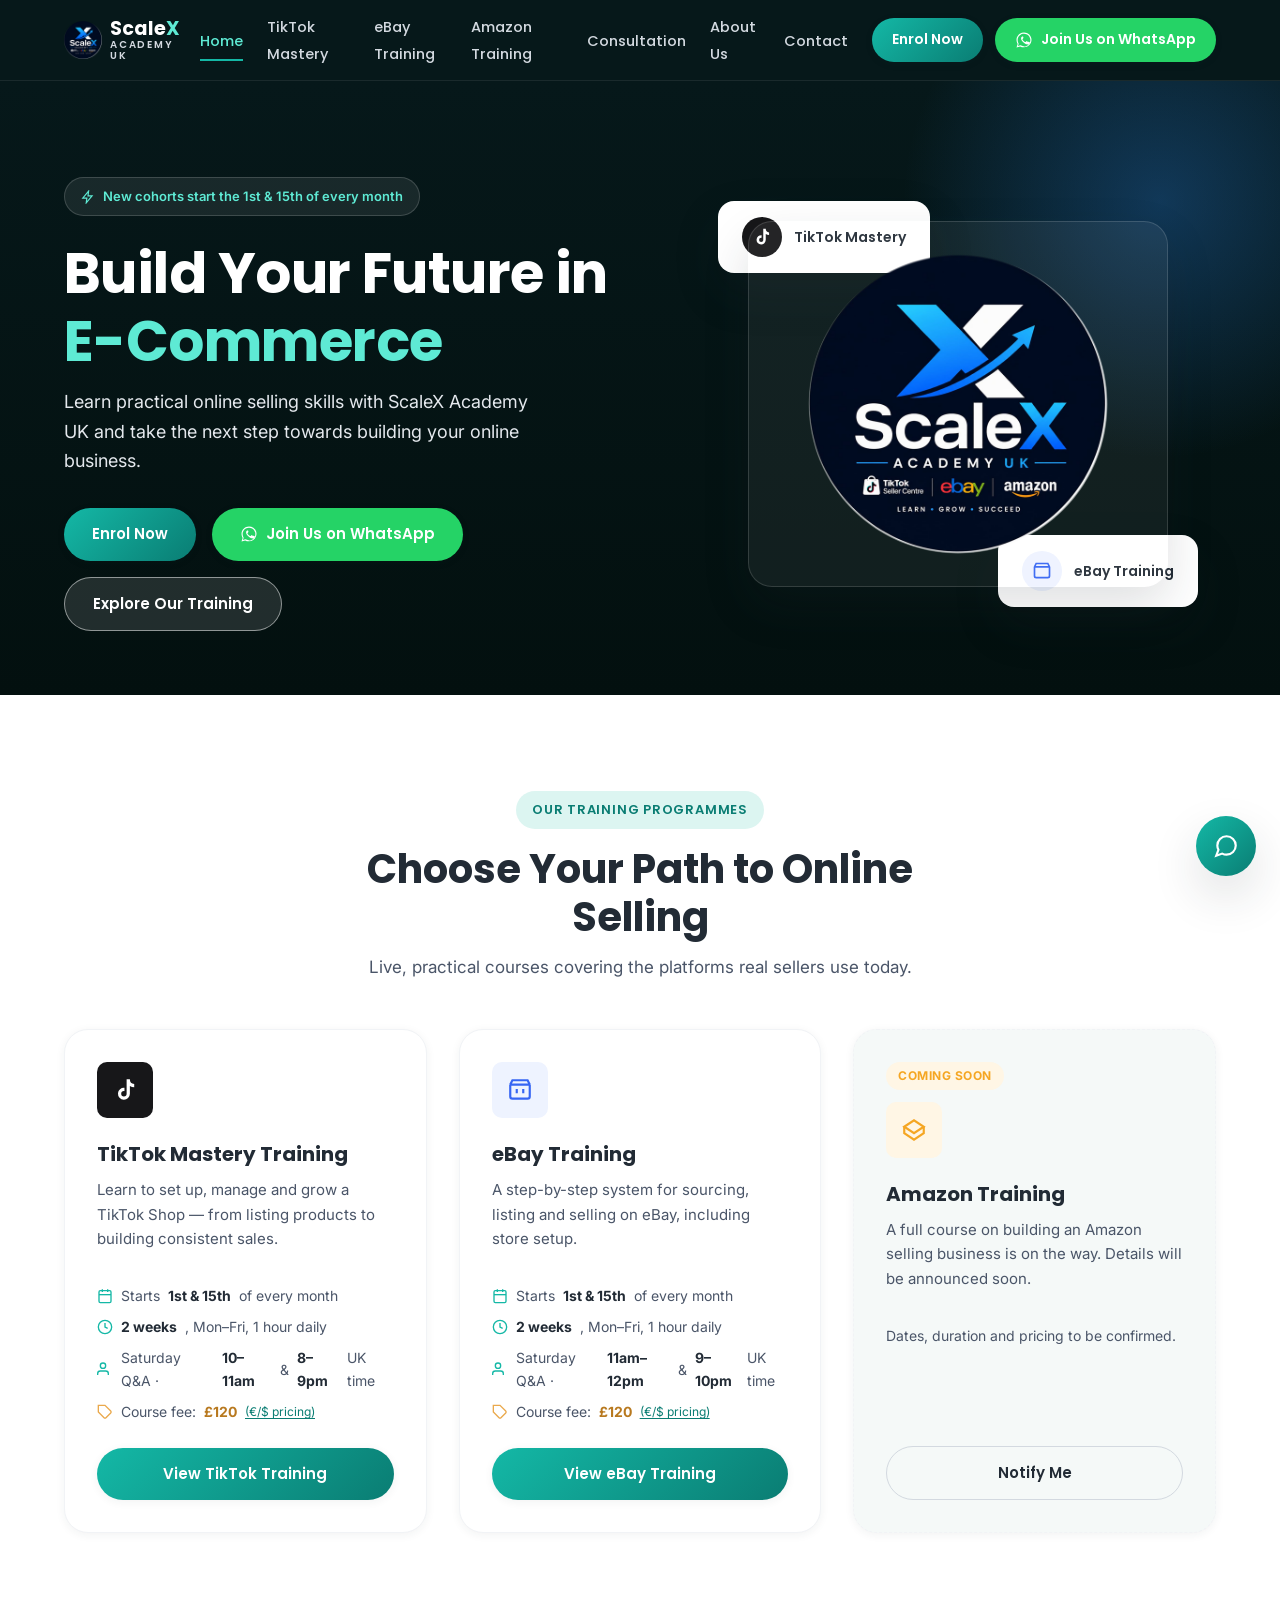
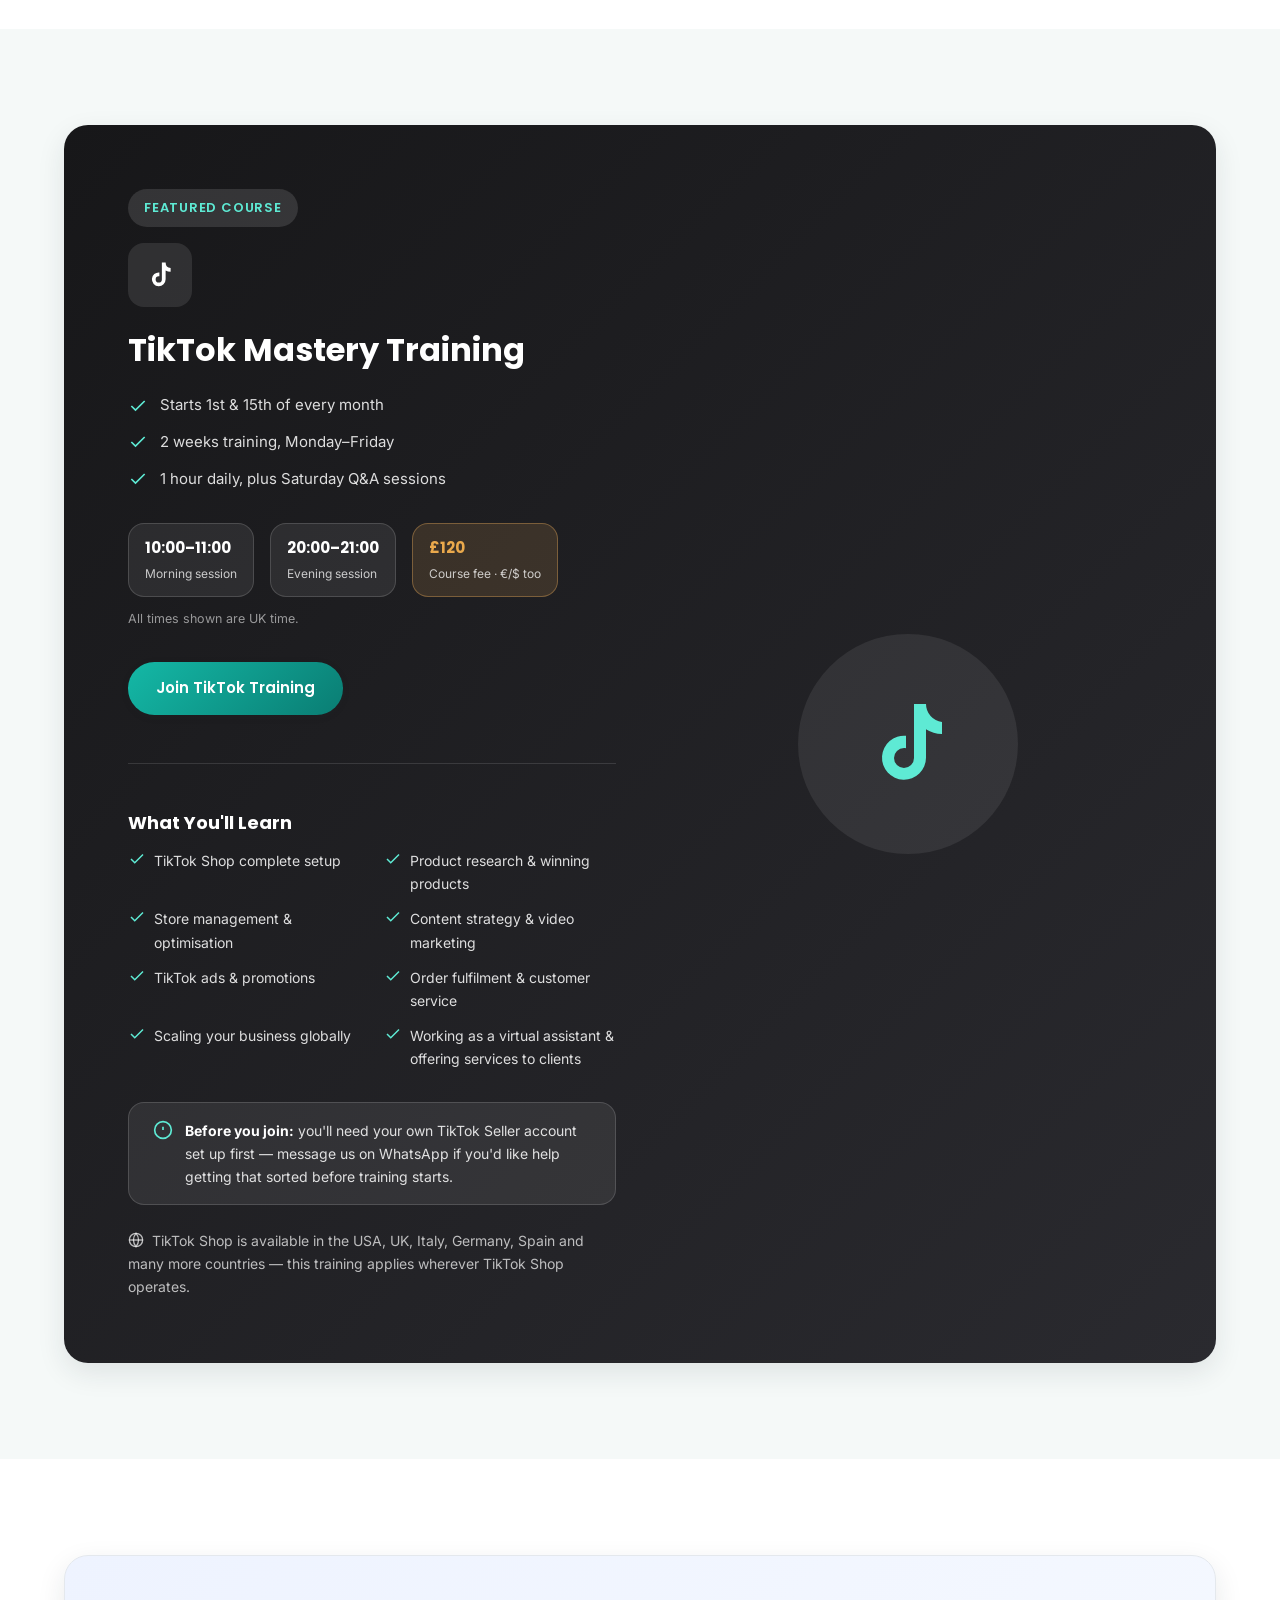
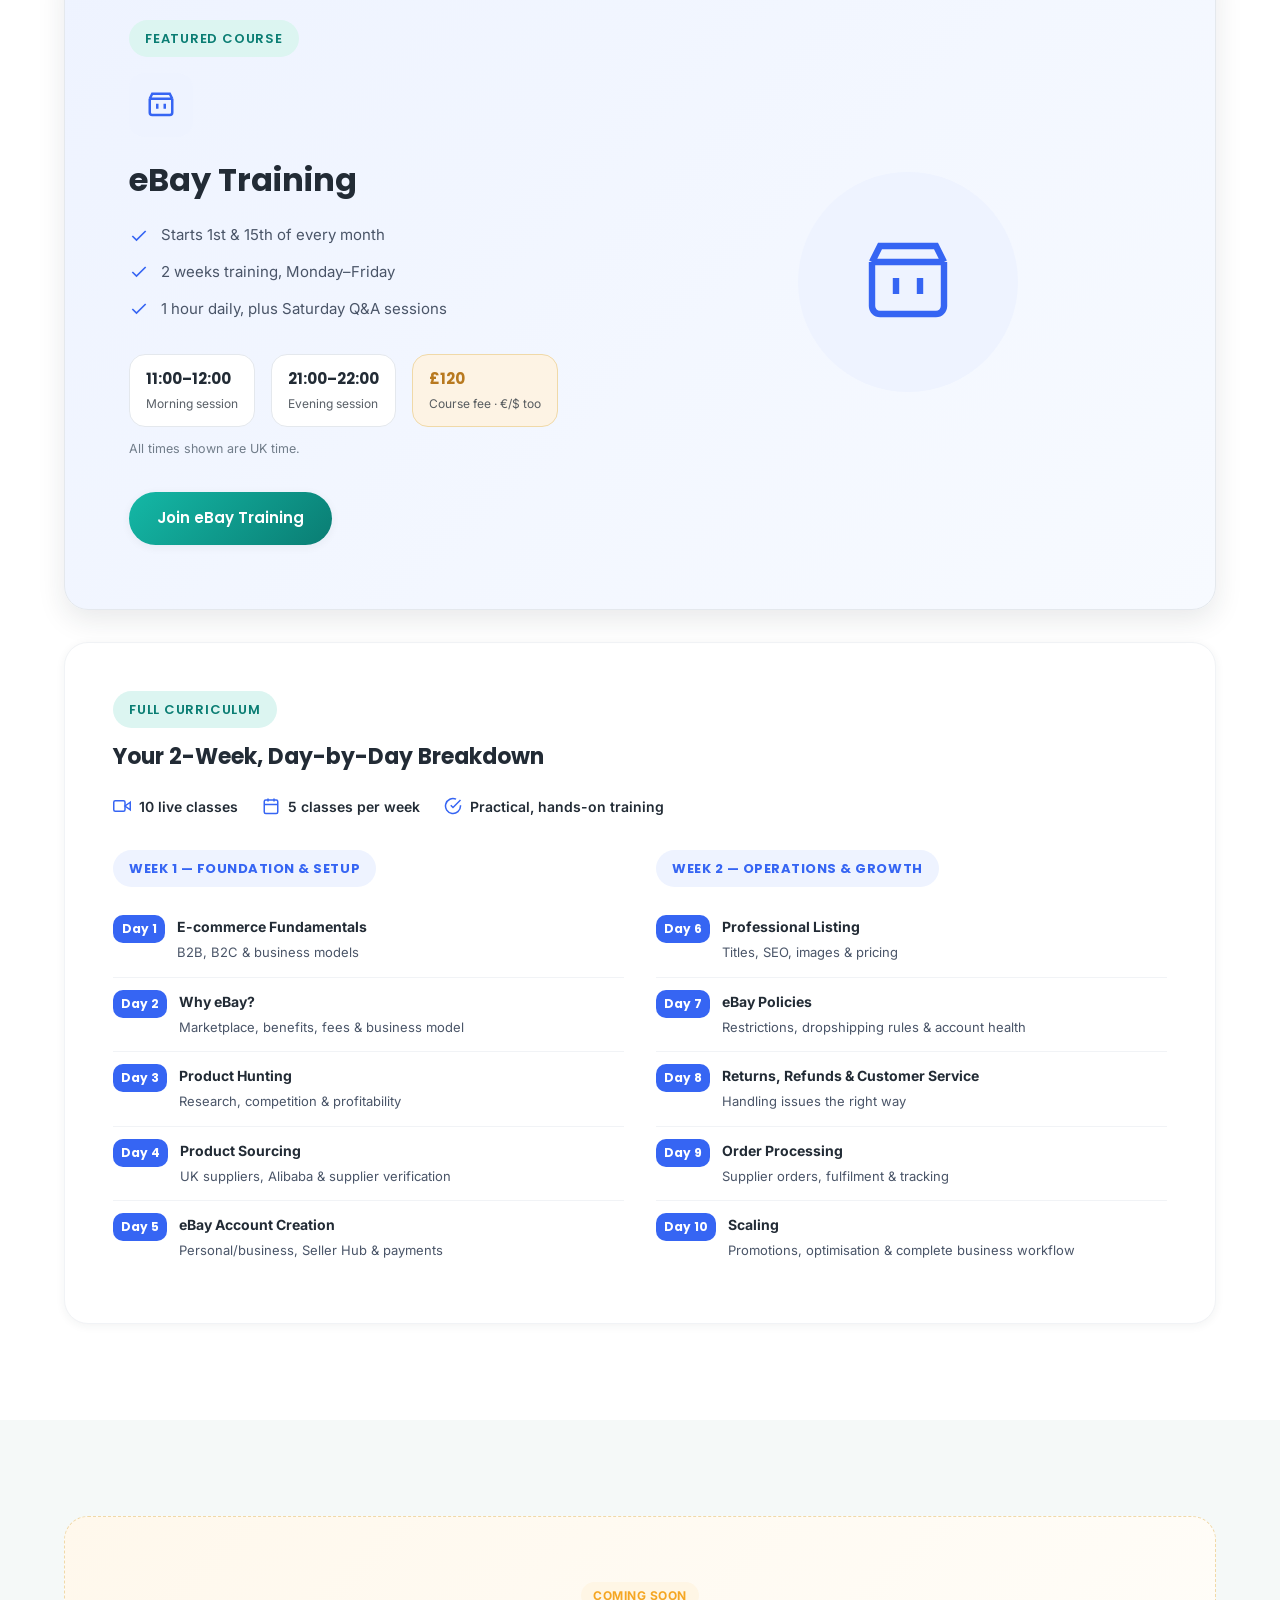
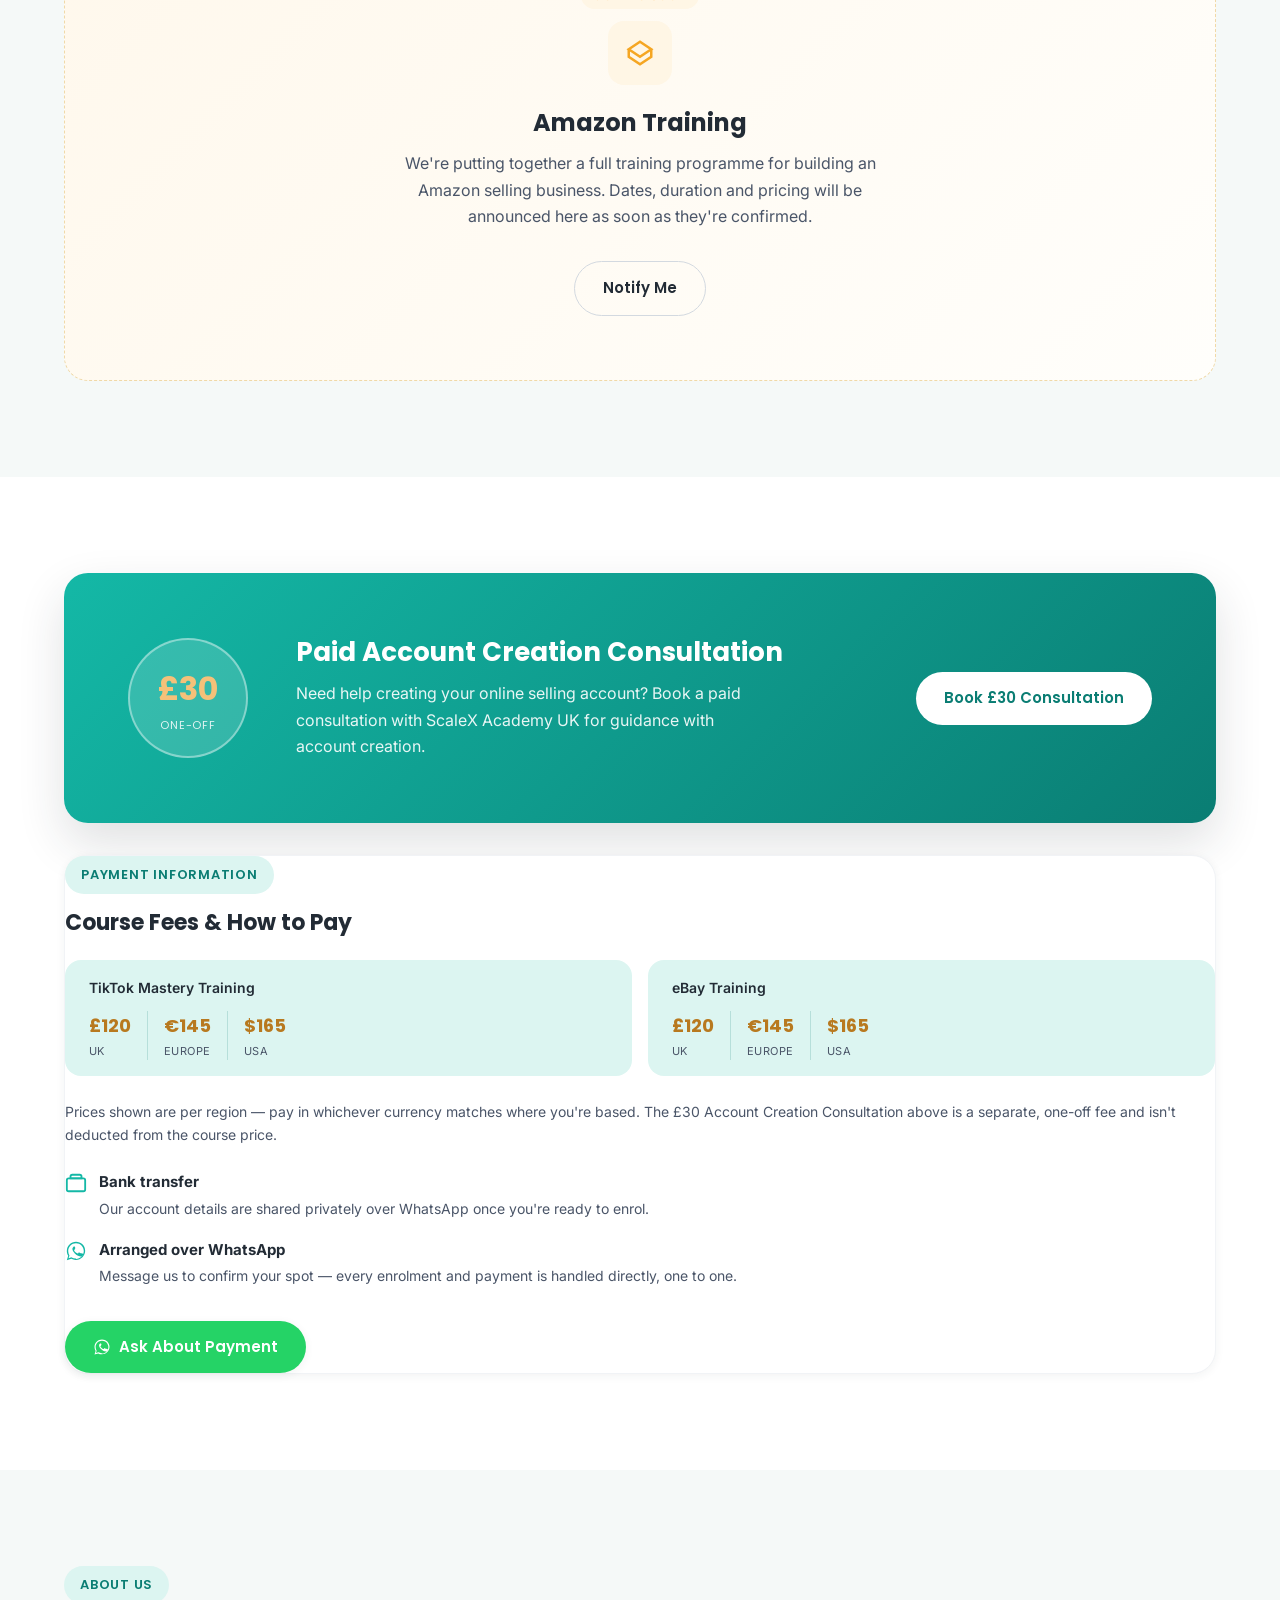
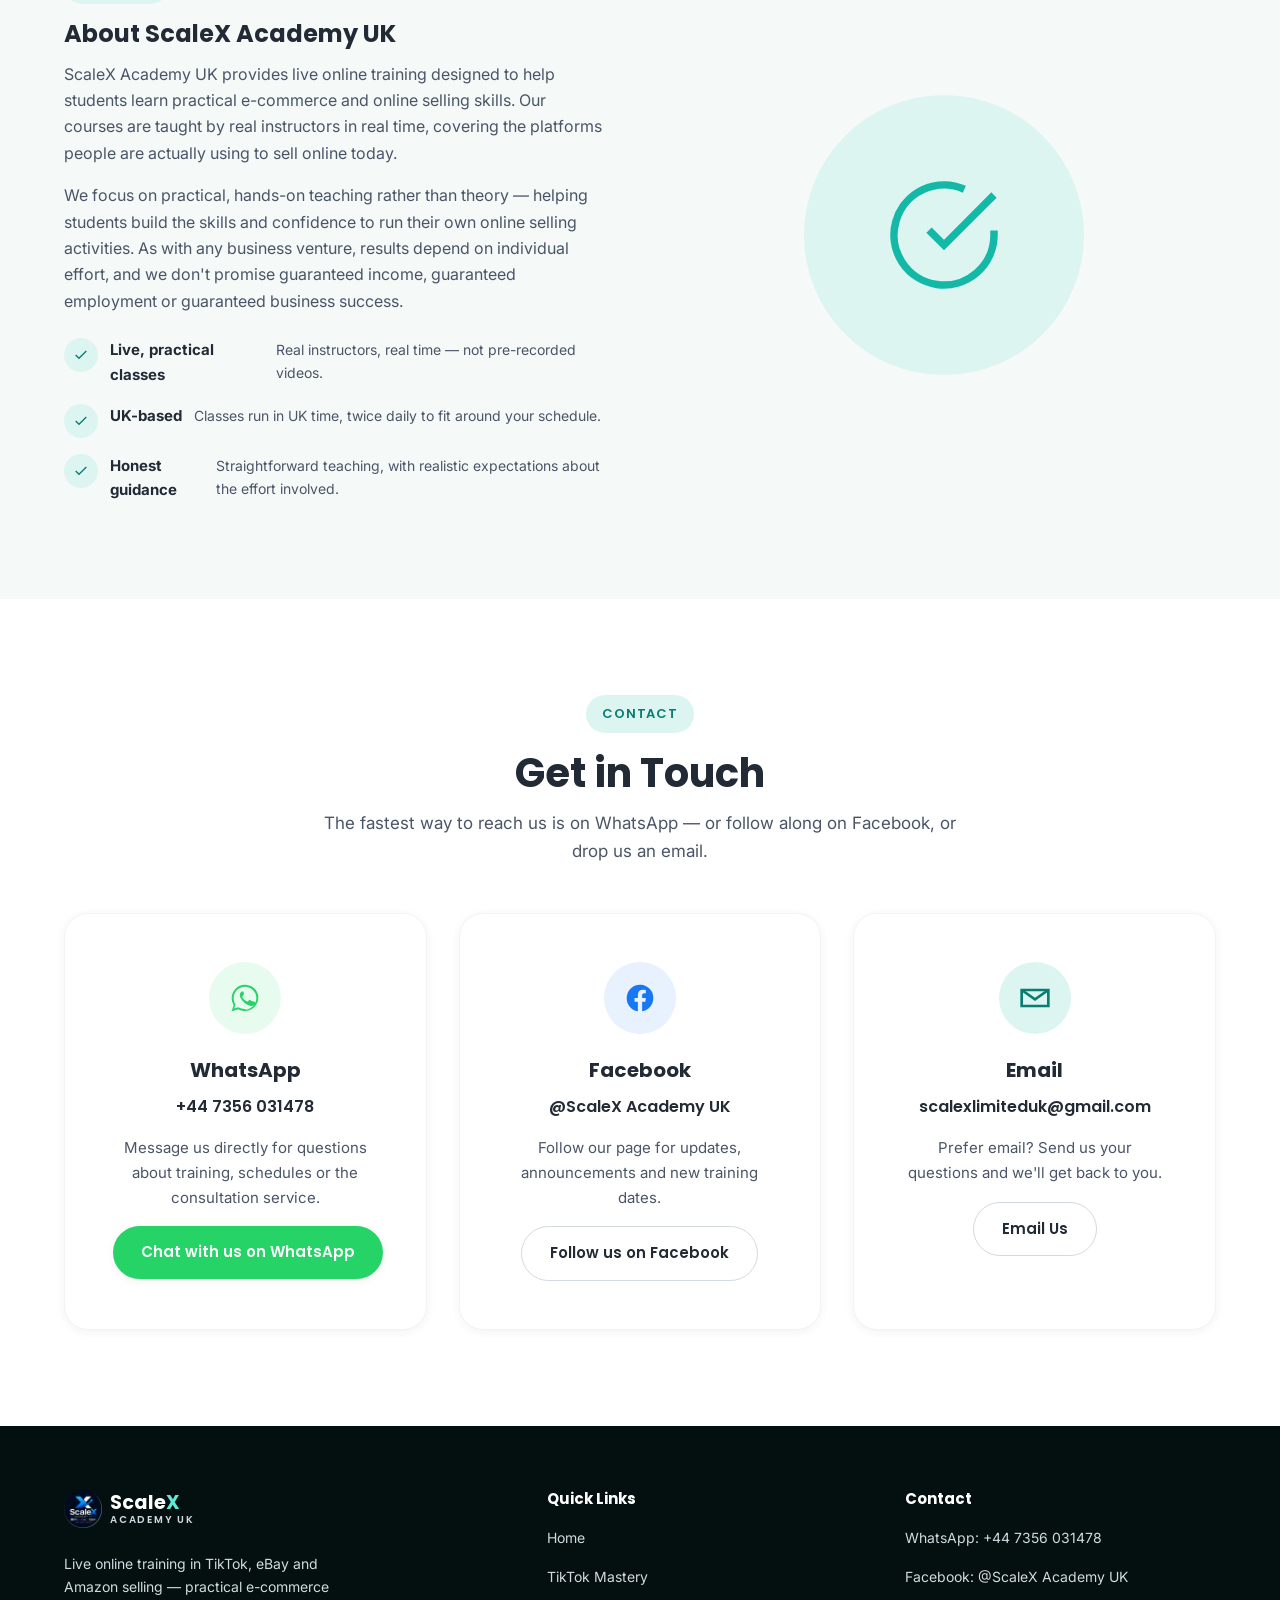
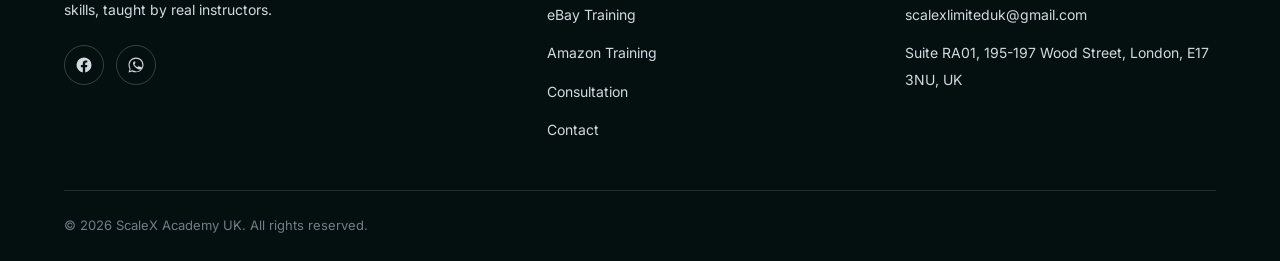
==== commit f447ffab: "Add regional pricing (UK/Europe/USA) and explicit UK time labels Client confirmed regional course pr" ====
--- a/public/index.html
+++ b/public/index.html
@@ -111,8 +111,8 @@
           <div class="training-meta">
             <div><svg viewBox="0 0 24 24" fill="none" stroke="currentColor" stroke-width="2"><rect x="3" y="4" width="18" height="18" rx="2"/><line x1="16" y1="2" x2="16" y2="6"/><line x1="8" y1="2" x2="8" y2="6"/><line x1="3" y1="10" x2="21" y2="10"/></svg> Starts <strong>1st &amp; 15th</strong> of every month</div>
             <div><svg viewBox="0 0 24 24" fill="none" stroke="currentColor" stroke-width="2"><circle cx="12" cy="12" r="10"/><polyline points="12 6 12 12 16 14"/></svg> <strong>2 weeks</strong>, Mon–Fri, 1 hour daily</div>
-            <div><svg viewBox="0 0 24 24" fill="none" stroke="currentColor" stroke-width="2"><path d="M17 21v-2a4 4 0 0 0-4-4H5a4 4 0 0 0-4 4v2"/><circle cx="9" cy="7" r="4"/></svg> Saturday Q&amp;A · <strong>10–11am</strong> &amp; <strong>8–9pm</strong></div>
-            <div class="fee-row"><svg viewBox="0 0 24 24" fill="none" stroke="currentColor" stroke-width="2"><path d="M20.59 13.41 13.42 20.6a2 2 0 0 1-2.83 0L2 12V2h10l8.59 8.59a2 2 0 0 1 0 2.82z"/><line x1="7" y1="7" x2="7.01" y2="7"/></svg> Course fee: <strong>£120</strong></div>
+            <div><svg viewBox="0 0 24 24" fill="none" stroke="currentColor" stroke-width="2"><path d="M17 21v-2a4 4 0 0 0-4-4H5a4 4 0 0 0-4 4v2"/><circle cx="9" cy="7" r="4"/></svg> Saturday Q&amp;A · <strong>10–11am</strong> &amp; <strong>8–9pm</strong> UK time</div>
+            <div class="fee-row"><svg viewBox="0 0 24 24" fill="none" stroke="currentColor" stroke-width="2"><path d="M20.59 13.41 13.42 20.6a2 2 0 0 1-2.83 0L2 12V2h10l8.59 8.59a2 2 0 0 1 0 2.82z"/><line x1="7" y1="7" x2="7.01" y2="7"/></svg> Course fee: <strong>£120</strong> <a class="fee-other-link" href="#consultation">(€/$ pricing)</a></div>
           </div>
           <a href="#tiktok" class="btn btn-primary btn-block">View TikTok Training</a>
         </div>
@@ -126,8 +126,8 @@
           <div class="training-meta">
             <div><svg viewBox="0 0 24 24" fill="none" stroke="currentColor" stroke-width="2"><rect x="3" y="4" width="18" height="18" rx="2"/><line x1="16" y1="2" x2="16" y2="6"/><line x1="8" y1="2" x2="8" y2="6"/><line x1="3" y1="10" x2="21" y2="10"/></svg> Starts <strong>1st &amp; 15th</strong> of every month</div>
             <div><svg viewBox="0 0 24 24" fill="none" stroke="currentColor" stroke-width="2"><circle cx="12" cy="12" r="10"/><polyline points="12 6 12 12 16 14"/></svg> <strong>2 weeks</strong>, Mon–Fri, 1 hour daily</div>
-            <div><svg viewBox="0 0 24 24" fill="none" stroke="currentColor" stroke-width="2"><path d="M17 21v-2a4 4 0 0 0-4-4H5a4 4 0 0 0-4 4v2"/><circle cx="9" cy="7" r="4"/></svg> Saturday Q&amp;A · <strong>11am–12pm</strong> &amp; <strong>9–10pm</strong></div>
-            <div class="fee-row"><svg viewBox="0 0 24 24" fill="none" stroke="currentColor" stroke-width="2"><path d="M20.59 13.41 13.42 20.6a2 2 0 0 1-2.83 0L2 12V2h10l8.59 8.59a2 2 0 0 1 0 2.82z"/><line x1="7" y1="7" x2="7.01" y2="7"/></svg> Course fee: <strong>£120</strong></div>
+            <div><svg viewBox="0 0 24 24" fill="none" stroke="currentColor" stroke-width="2"><path d="M17 21v-2a4 4 0 0 0-4-4H5a4 4 0 0 0-4 4v2"/><circle cx="9" cy="7" r="4"/></svg> Saturday Q&amp;A · <strong>11am–12pm</strong> &amp; <strong>9–10pm</strong> UK time</div>
+            <div class="fee-row"><svg viewBox="0 0 24 24" fill="none" stroke="currentColor" stroke-width="2"><path d="M20.59 13.41 13.42 20.6a2 2 0 0 1-2.83 0L2 12V2h10l8.59 8.59a2 2 0 0 1 0 2.82z"/><line x1="7" y1="7" x2="7.01" y2="7"/></svg> Course fee: <strong>£120</strong> <a class="fee-other-link" href="#consultation">(€/$ pricing)</a></div>
           </div>
           <a href="#ebay" class="btn btn-primary btn-block">View eBay Training</a>
         </div>
@@ -166,8 +166,9 @@
           <div class="poster-timing">
             <div class="timing-chip"><strong>10:00–11:00</strong><span>Morning session</span></div>
             <div class="timing-chip"><strong>20:00–21:00</strong><span>Evening session</span></div>
-            <div class="timing-chip fee-chip"><strong>£120</strong><span>Course fee</span></div>
-          </div>
+            <a class="timing-chip fee-chip" href="#consultation"><strong>£120</strong><span>Course fee &middot; €/$ too</span></a>
+          </div>
+          <p class="uk-time-note">All times shown are UK time.</p>
           <div style="margin-top: var(--space-6);">
             <a href="enrol.html" class="btn btn-primary">Join TikTok Training</a>
           </div>
@@ -223,8 +224,9 @@
           <div class="poster-timing">
             <div class="timing-chip"><strong>11:00–12:00</strong><span>Morning session</span></div>
             <div class="timing-chip"><strong>21:00–22:00</strong><span>Evening session</span></div>
-            <div class="timing-chip fee-chip"><strong>£120</strong><span>Course fee</span></div>
-          </div>
+            <a class="timing-chip fee-chip" href="#consultation"><strong>£120</strong><span>Course fee &middot; €/$ too</span></a>
+          </div>
+          <p class="uk-time-note">All times shown are UK time.</p>
           <div style="margin-top: var(--space-6);">
             <a href="enrol.html" class="btn btn-primary">Join eBay Training</a>
           </div>
@@ -304,15 +306,23 @@
         <div class="payment-grid">
           <div class="payment-fee">
             <span class="fee-course">TikTok Mastery Training</span>
-            <span class="fee-amount">£120</span>
+            <div class="fee-amounts">
+              <span class="fee-amount-item"><strong>£120</strong><small>UK</small></span>
+              <span class="fee-amount-item"><strong>€145</strong><small>Europe</small></span>
+              <span class="fee-amount-item"><strong>$165</strong><small>USA</small></span>
+            </div>
           </div>
           <div class="payment-fee">
             <span class="fee-course">eBay Training</span>
-            <span class="fee-amount">£120</span>
-          </div>
-        </div>
-
-        <p class="payment-note">The £30 Account Creation Consultation above is a separate, one-off fee and isn't deducted from the course price.</p>
+            <div class="fee-amounts">
+              <span class="fee-amount-item"><strong>£120</strong><small>UK</small></span>
+              <span class="fee-amount-item"><strong>€145</strong><small>Europe</small></span>
+              <span class="fee-amount-item"><strong>$165</strong><small>USA</small></span>
+            </div>
+          </div>
+        </div>
+
+        <p class="payment-note">Prices shown are per region — pay in whichever currency matches where you're based. The £30 Account Creation Consultation above is a separate, one-off fee and isn't deducted from the course price.</p>
 
         <div class="payment-methods">
           <div class="payment-method">
--- a/public/css/home.css
+++ b/public/css/home.css
@@ -133,6 +133,8 @@
 .training-meta strong { color: var(--charcoal-900); }
 .training-meta .fee-row strong { color: var(--amber-600); }
 .training-meta .fee-row svg { color: var(--amber-500); }
+.fee-other-link { font-size: 12px; color: var(--brand-600); text-decoration: underline; text-underline-offset: 2px; }
+.fee-other-link:hover { color: var(--brand-500); }
 
 .training-card .btn { margin-top: auto; }
 
@@ -205,10 +207,15 @@
 
 /* The fee chip is money, not a time — call it out in amber rather than
    blending in with the two session-time chips next to it. */
-.timing-chip.fee-chip { background: rgba(242, 178, 92, 0.14); border-color: rgba(242, 178, 92, 0.35); }
+.timing-chip.fee-chip { background: rgba(242, 178, 92, 0.14); border-color: rgba(242, 178, 92, 0.35); transition: transform 0.15s ease, box-shadow 0.15s ease; }
 .timing-chip.fee-chip strong { color: var(--amber-500); }
+.timing-chip.fee-chip:hover { transform: translateY(-2px); box-shadow: var(--shadow-sm); }
 .poster-ebay .timing-chip.fee-chip { background: #fdf3e4; border-color: #f0d9a8; }
 .poster-ebay .timing-chip.fee-chip strong { color: var(--amber-600); }
+
+.uk-time-note { margin: var(--space-3) 0 0; font-size: 12.5px; }
+.poster-tiktok .uk-time-note { color: rgba(255, 255, 255, 0.55); }
+.poster-ebay .uk-time-note { color: var(--charcoal-500); }
 
 .poster-visual {
   display: flex;
@@ -392,20 +399,31 @@
 
 .payment-grid {
   display: grid;
-  grid-template-columns: repeat(auto-fit, minmax(220px, 1fr));
+  grid-template-columns: repeat(auto-fit, minmax(260px, 1fr));
   gap: var(--space-4);
   margin-bottom: var(--space-5);
 }
 .payment-fee {
   display: flex;
-  align-items: center;
-  justify-content: space-between;
+  flex-direction: column;
+  gap: var(--space-3);
   padding: var(--space-4) var(--space-5);
   border-radius: var(--radius-md);
   background: var(--brand-100);
 }
 .fee-course { font-size: 14px; color: var(--charcoal-900); font-weight: 600; }
-.fee-amount { font-family: var(--font-heading); font-size: 20px; font-weight: 700; color: var(--amber-600); }
+
+.fee-amounts { display: flex; gap: var(--space-4); flex-wrap: wrap; }
+.fee-amount-item {
+  display: flex;
+  flex-direction: column;
+  gap: 1px;
+  padding-right: var(--space-4);
+  border-right: 1px solid rgba(10, 125, 115, 0.18);
+}
+.fee-amount-item:last-child { border-right: none; padding-right: 0; }
+.fee-amount-item strong { font-family: var(--font-heading); font-size: 18px; font-weight: 700; color: var(--amber-600); }
+.fee-amount-item small { font-size: 11px; letter-spacing: 0.04em; text-transform: uppercase; color: var(--charcoal-700); }
 
 .payment-note { font-size: 14px; color: var(--charcoal-700); margin-bottom: var(--space-5); }
 
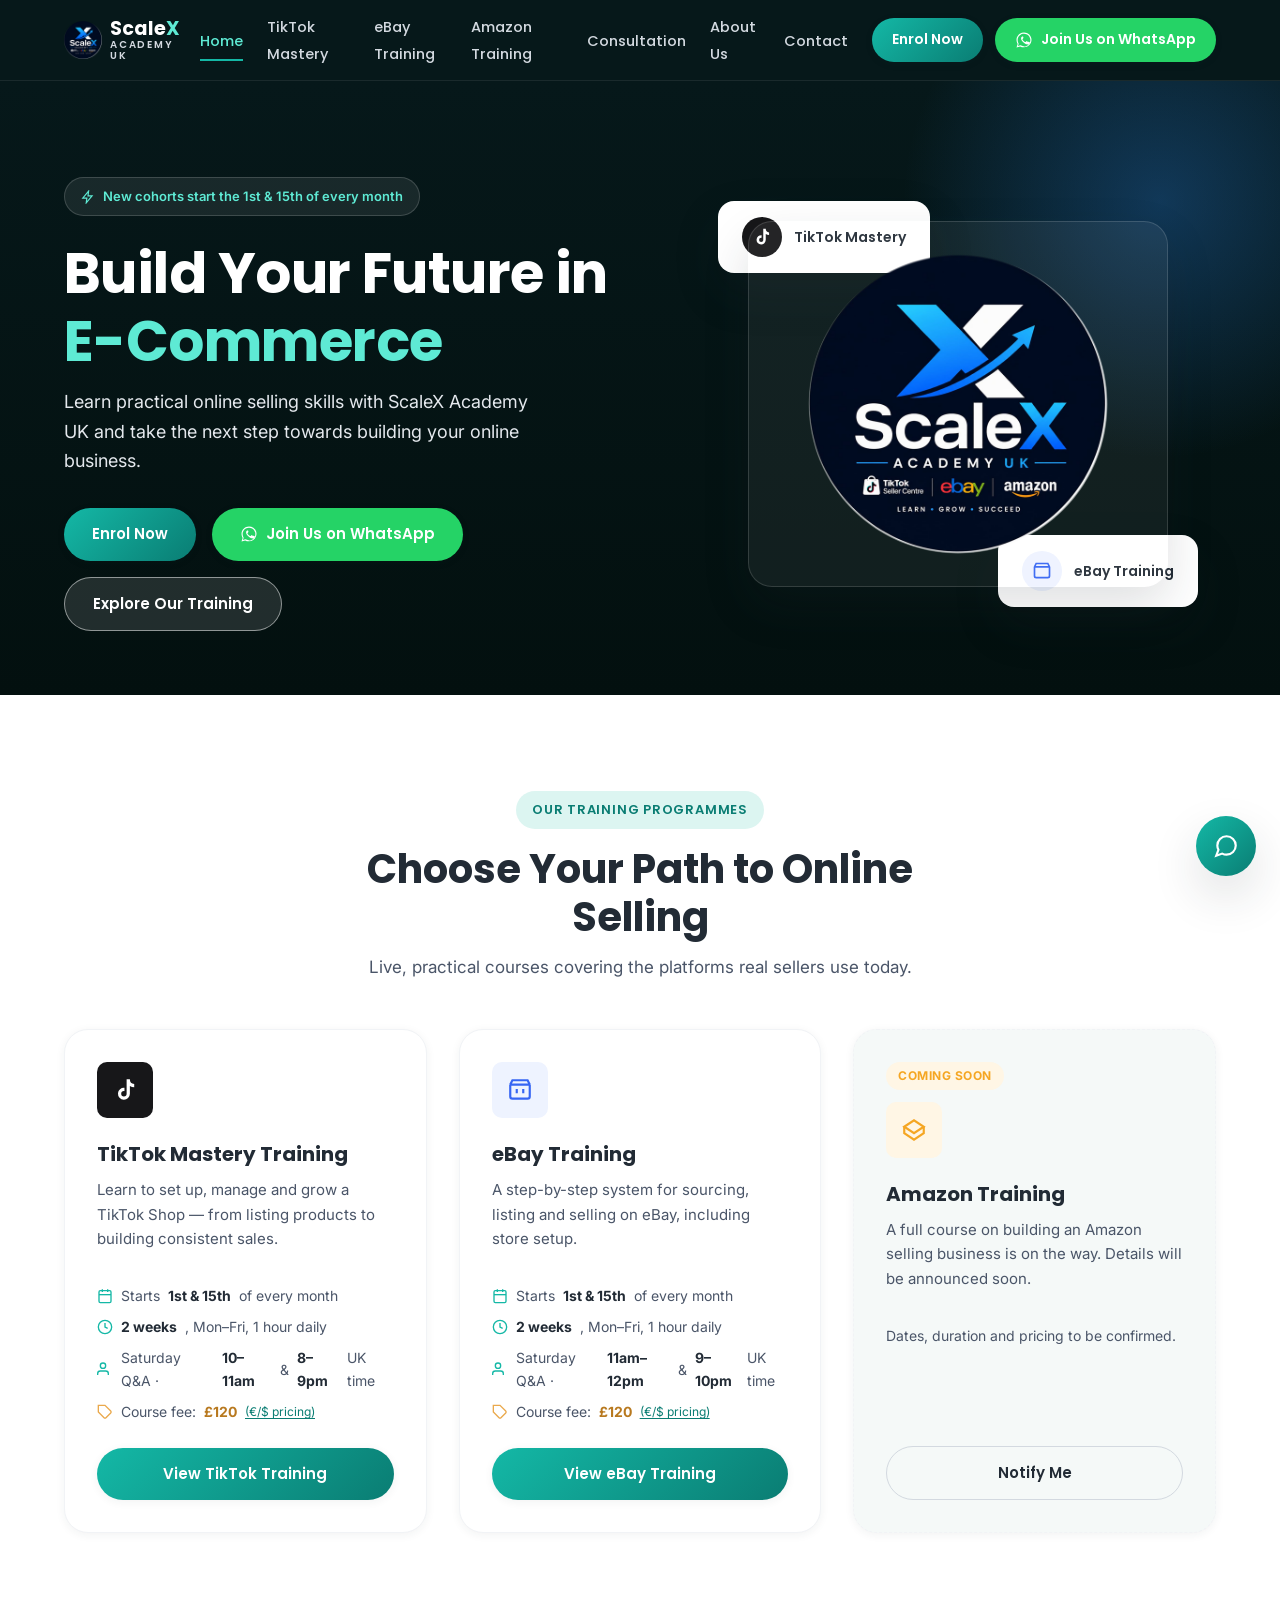
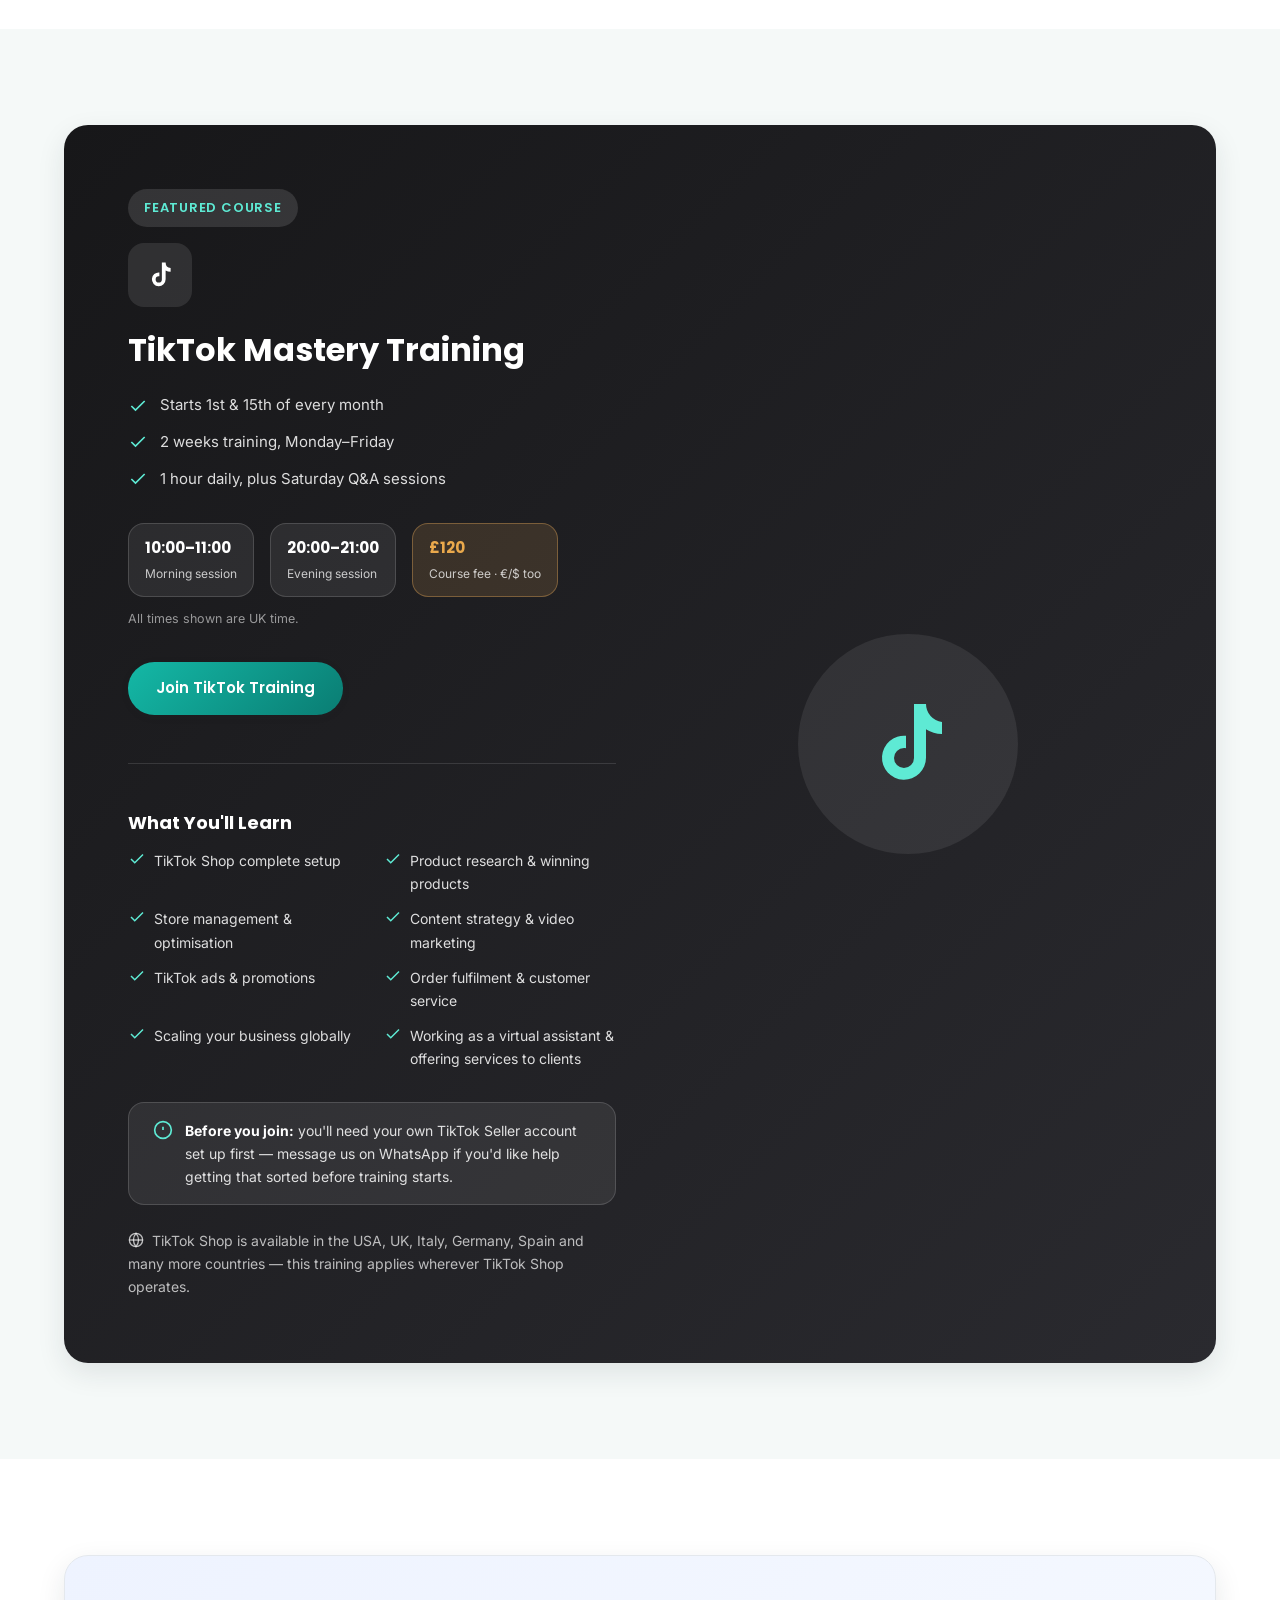
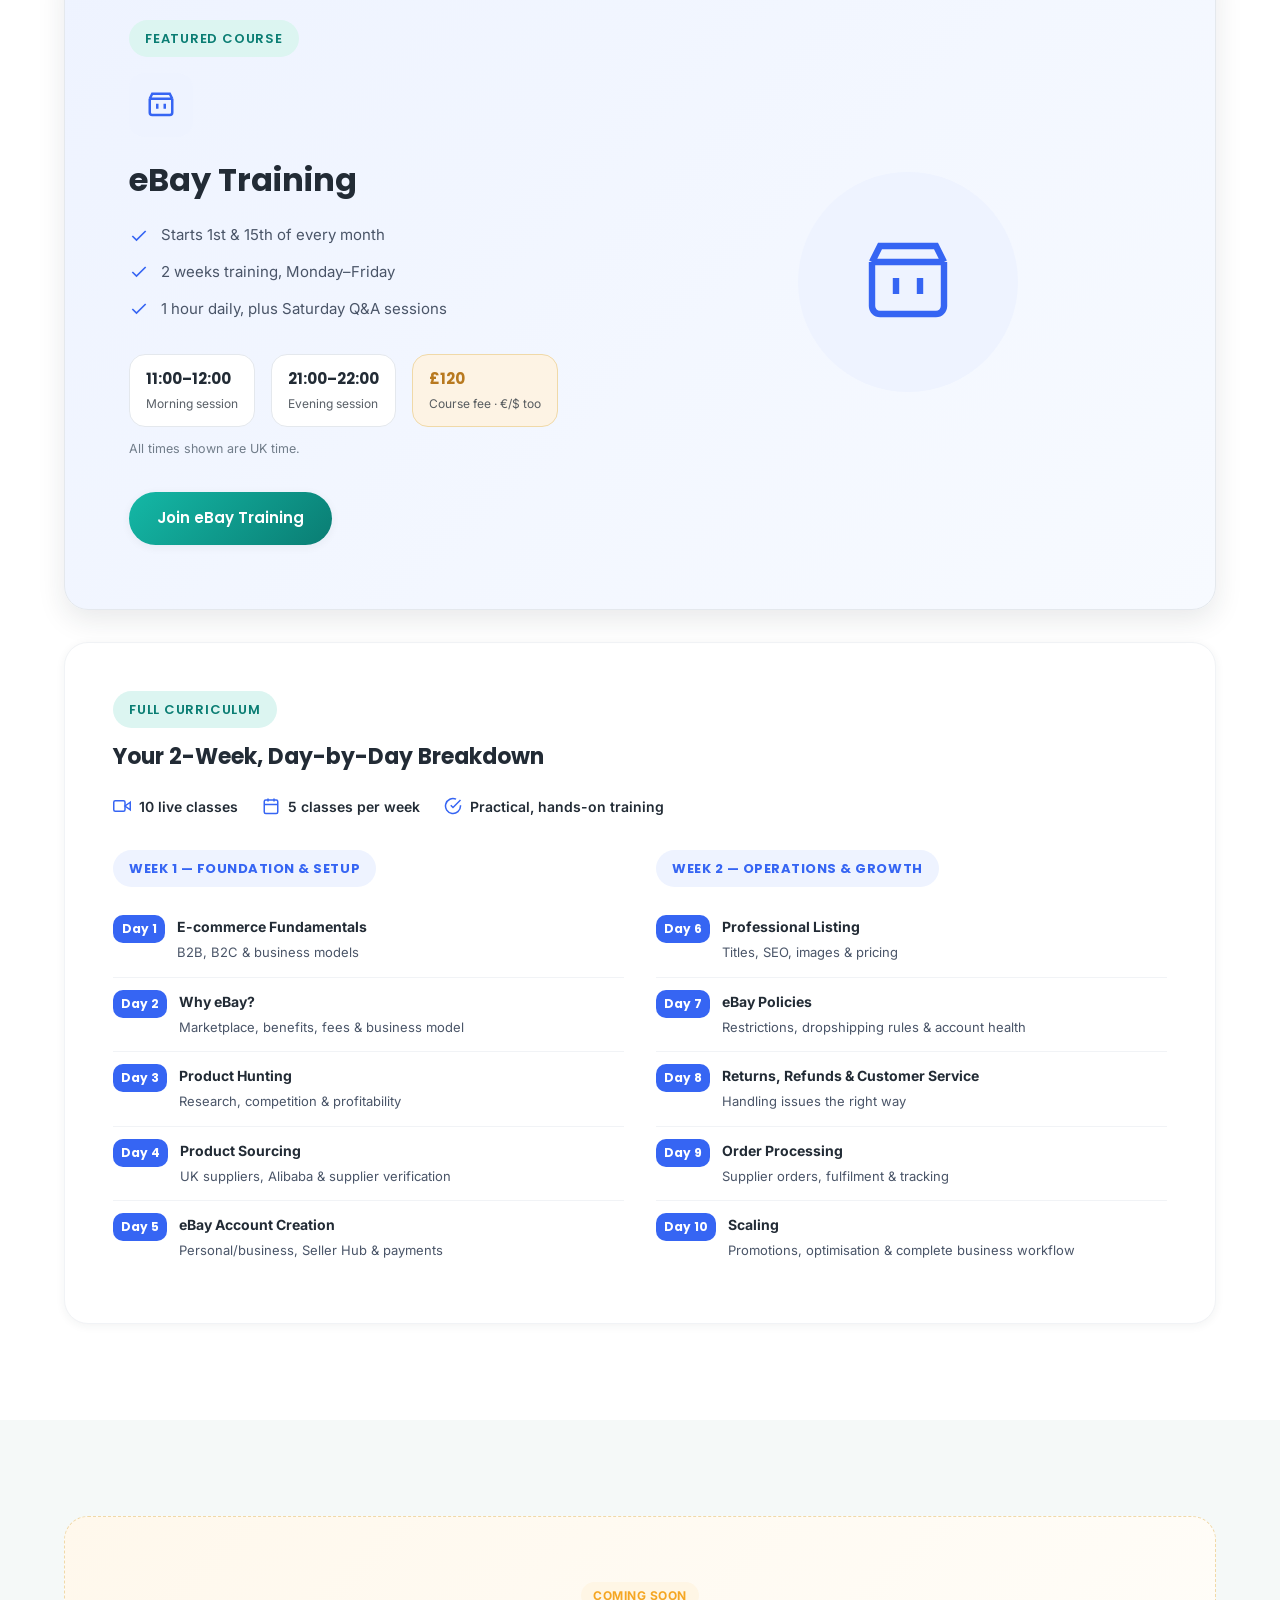
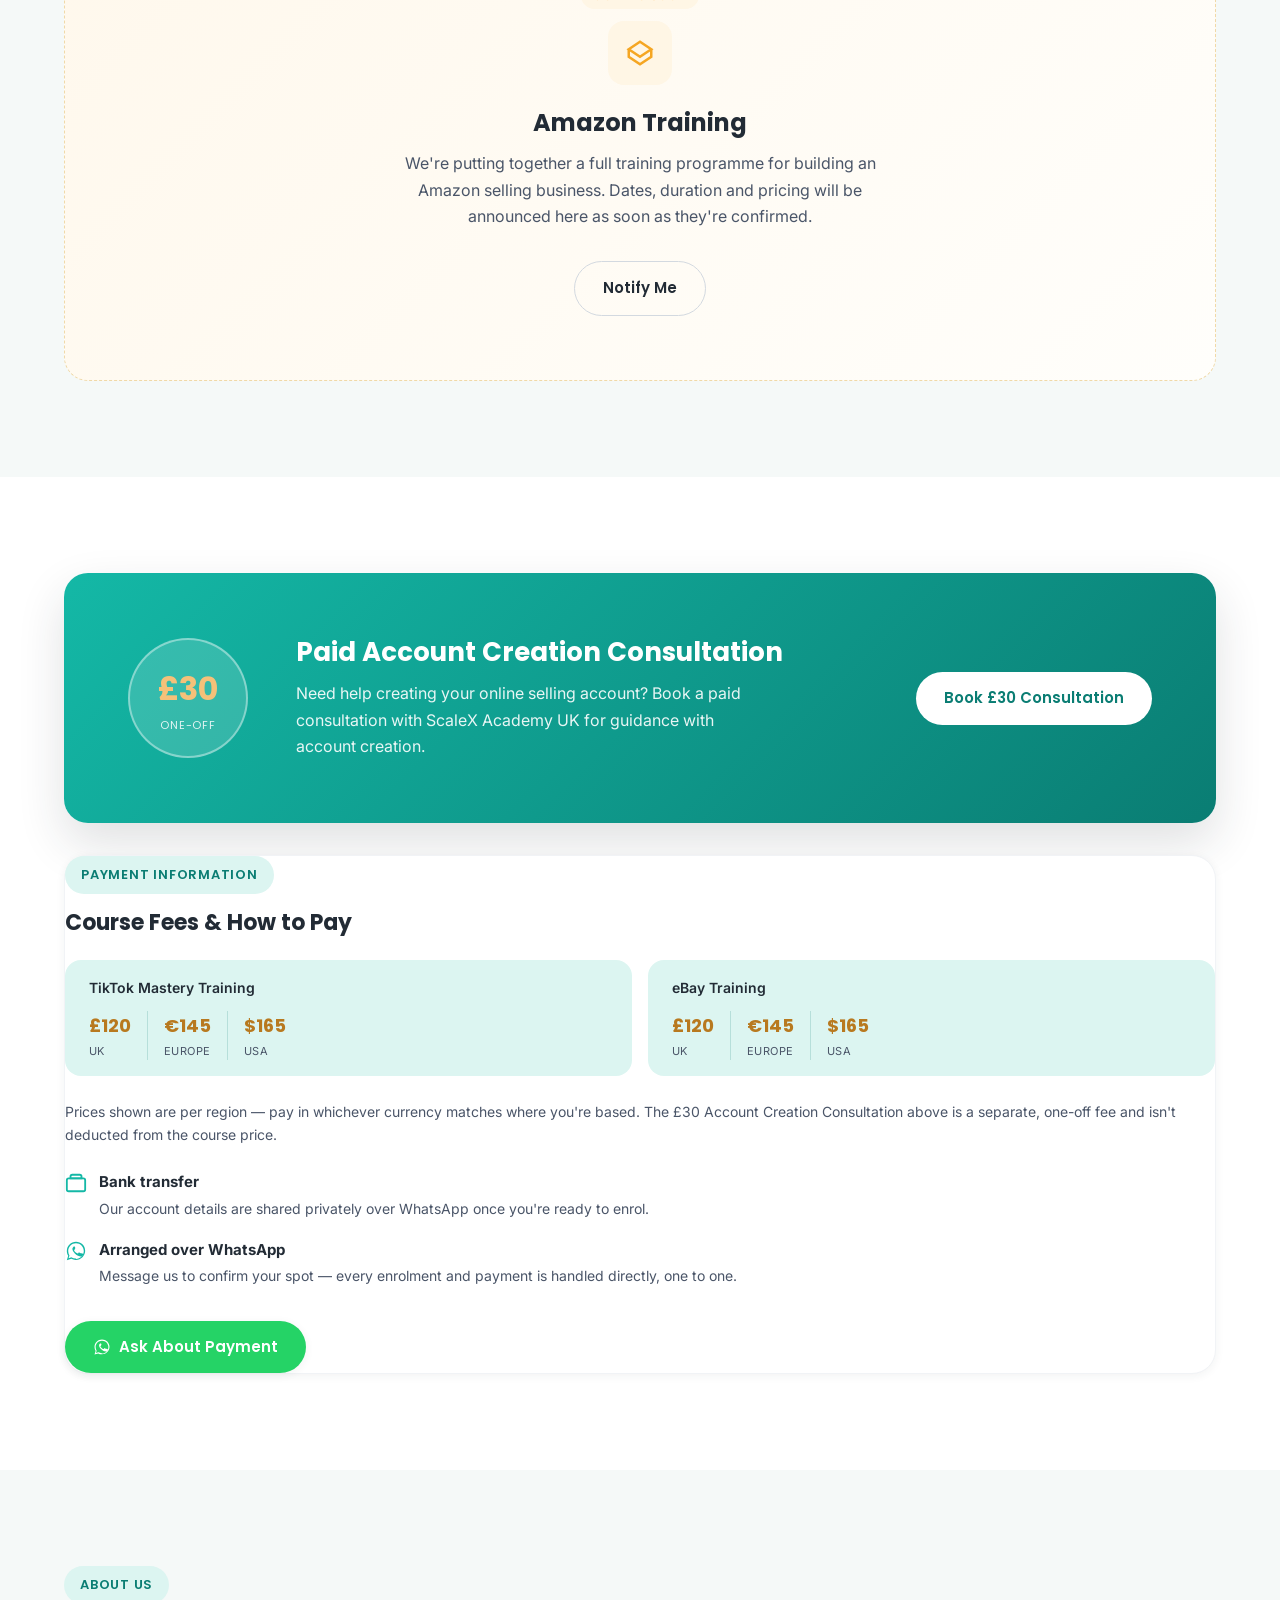
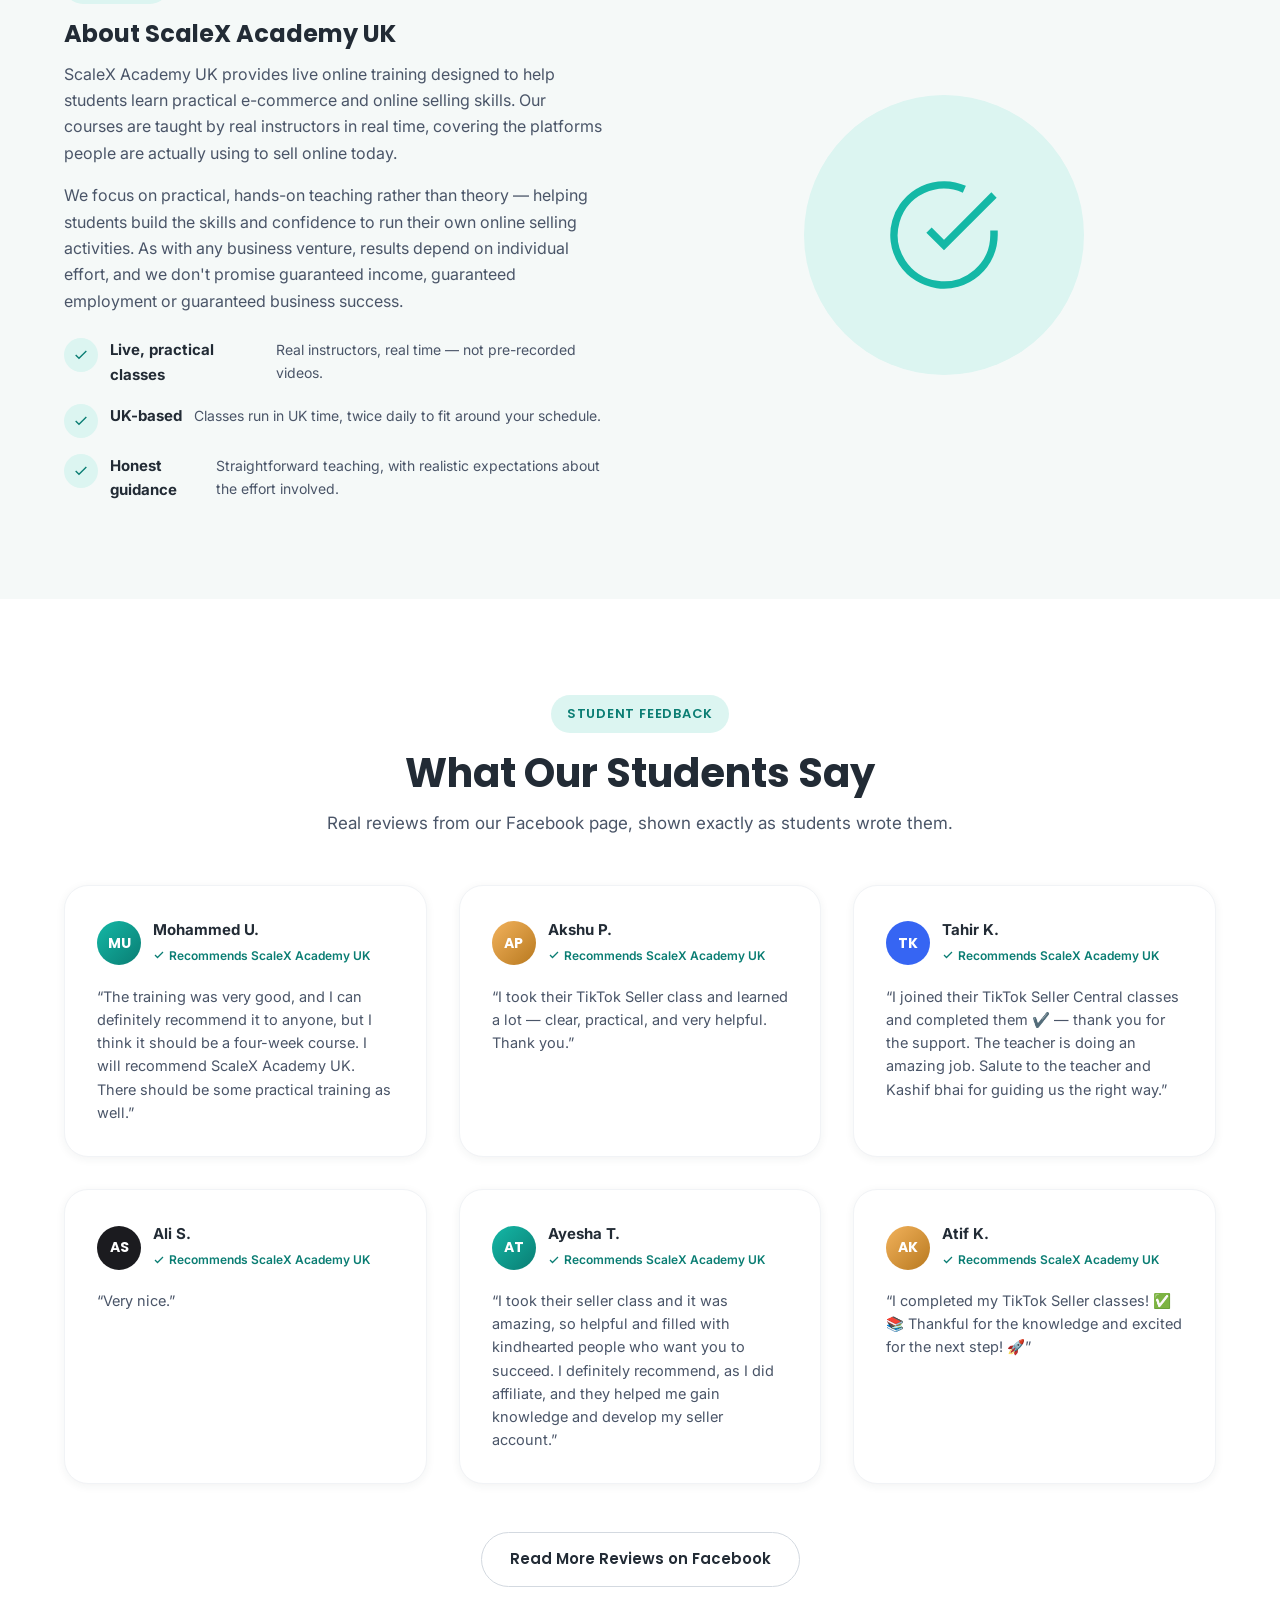
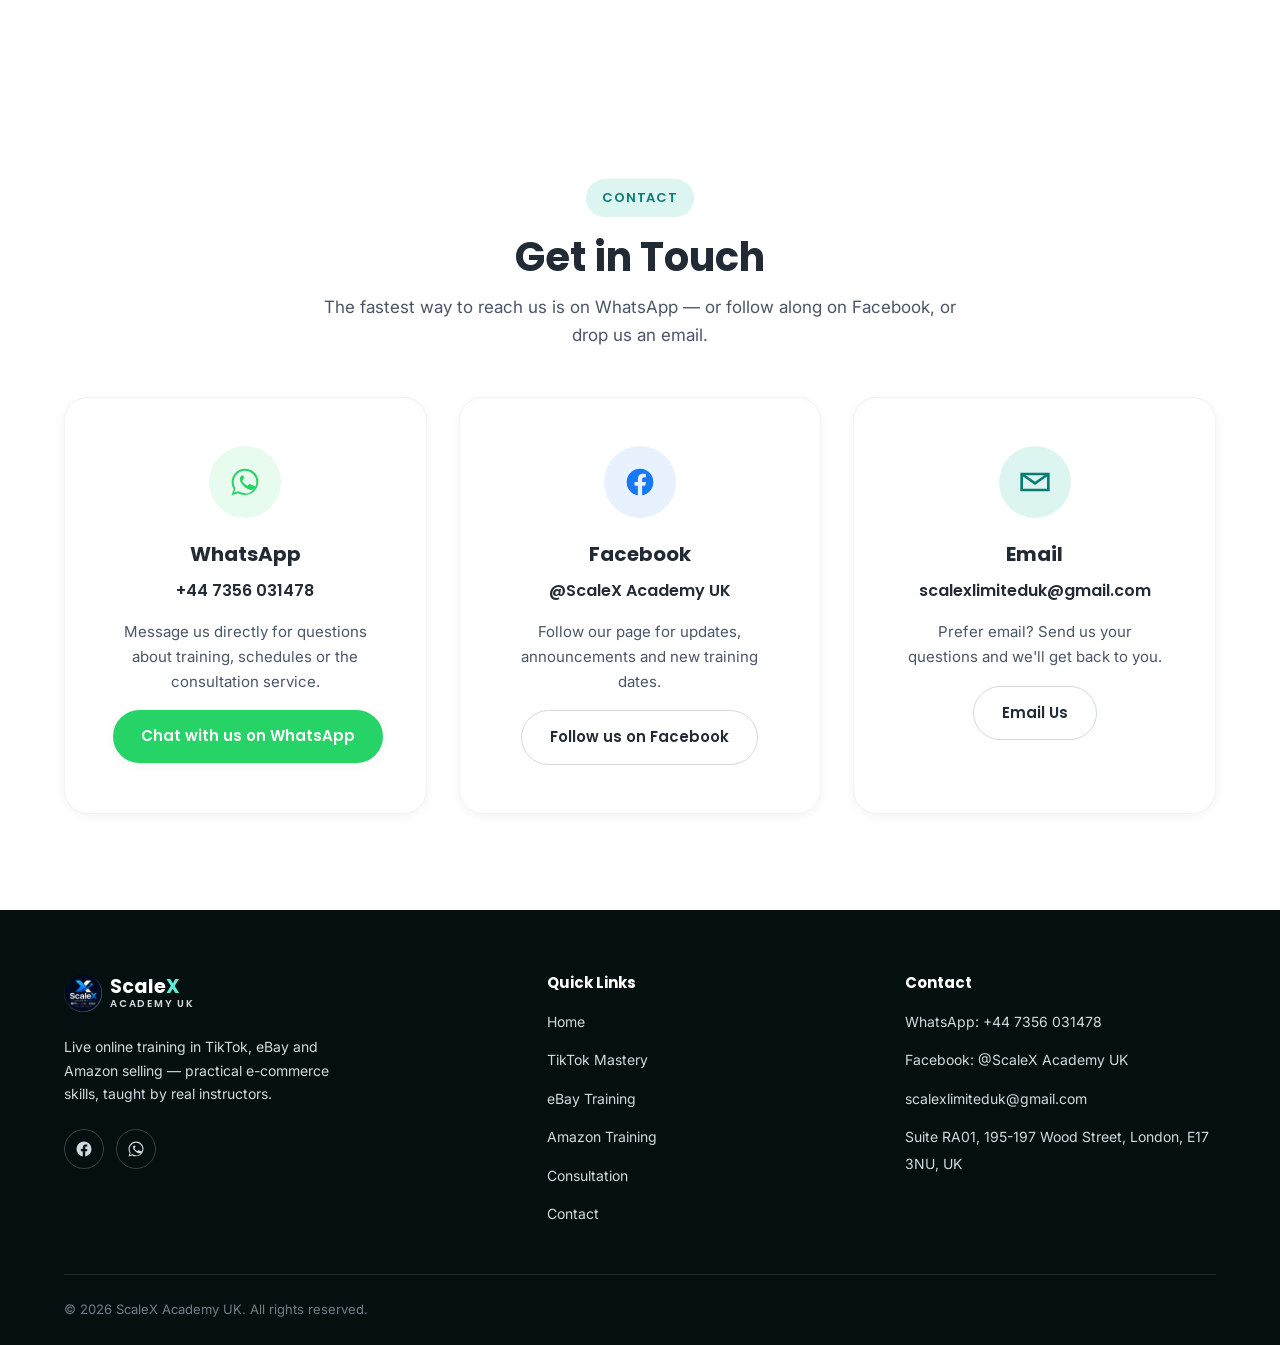
==== commit 630c569d: "Add testimonials section with real reviews from Facebook Client asked for a student-feedback section" ====
--- a/public/index.html
+++ b/public/index.html
@@ -374,6 +374,89 @@
     </div>
   </section>
 
+  <!-- Testimonials -->
+  <section id="testimonials">
+    <div class="container">
+      <div class="section-head reveal">
+        <span class="eyebrow">Student Feedback</span>
+        <h2>What Our Students Say</h2>
+        <p>Real reviews from our Facebook page, shown exactly as students wrote them.</p>
+      </div>
+
+      <div class="testimonial-grid">
+        <div class="card testimonial-card reveal">
+          <div class="testimonial-head">
+            <span class="testimonial-avatar" style="background: var(--gradient-brand);">MU</span>
+            <div>
+              <strong>Mohammed U.</strong>
+              <span class="testimonial-badge"><svg viewBox="0 0 24 24" fill="none" stroke="currentColor" stroke-width="2.5"><path d="M20 6 9 17l-5-5"/></svg> Recommends ScaleX Academy UK</span>
+            </div>
+          </div>
+          <p class="testimonial-text">&ldquo;The training was very good, and I can definitely recommend it to anyone, but I think it should be a four-week course. I will recommend ScaleX Academy UK. There should be some practical training as well.&rdquo;</p>
+        </div>
+
+        <div class="card testimonial-card reveal">
+          <div class="testimonial-head">
+            <span class="testimonial-avatar" style="background: var(--gradient-amber);">AP</span>
+            <div>
+              <strong>Akshu P.</strong>
+              <span class="testimonial-badge"><svg viewBox="0 0 24 24" fill="none" stroke="currentColor" stroke-width="2.5"><path d="M20 6 9 17l-5-5"/></svg> Recommends ScaleX Academy UK</span>
+            </div>
+          </div>
+          <p class="testimonial-text">&ldquo;I took their TikTok Seller class and learned a lot &mdash; clear, practical, and very helpful. Thank you.&rdquo;</p>
+        </div>
+
+        <div class="card testimonial-card reveal">
+          <div class="testimonial-head">
+            <span class="testimonial-avatar" style="background: var(--ebay-accent);">TK</span>
+            <div>
+              <strong>Tahir K.</strong>
+              <span class="testimonial-badge"><svg viewBox="0 0 24 24" fill="none" stroke="currentColor" stroke-width="2.5"><path d="M20 6 9 17l-5-5"/></svg> Recommends ScaleX Academy UK</span>
+            </div>
+          </div>
+          <p class="testimonial-text">&ldquo;I joined their TikTok Seller Central classes and completed them ✔️ &mdash; thank you for the support. The teacher is doing an amazing job. Salute to the teacher and Kashif bhai for guiding us the right way.&rdquo;</p>
+        </div>
+
+        <div class="card testimonial-card reveal">
+          <div class="testimonial-head">
+            <span class="testimonial-avatar" style="background: var(--tiktok-accent);">AS</span>
+            <div>
+              <strong>Ali S.</strong>
+              <span class="testimonial-badge"><svg viewBox="0 0 24 24" fill="none" stroke="currentColor" stroke-width="2.5"><path d="M20 6 9 17l-5-5"/></svg> Recommends ScaleX Academy UK</span>
+            </div>
+          </div>
+          <p class="testimonial-text">&ldquo;Very nice.&rdquo;</p>
+        </div>
+
+        <div class="card testimonial-card reveal">
+          <div class="testimonial-head">
+            <span class="testimonial-avatar" style="background: var(--gradient-brand);">AT</span>
+            <div>
+              <strong>Ayesha T.</strong>
+              <span class="testimonial-badge"><svg viewBox="0 0 24 24" fill="none" stroke="currentColor" stroke-width="2.5"><path d="M20 6 9 17l-5-5"/></svg> Recommends ScaleX Academy UK</span>
+            </div>
+          </div>
+          <p class="testimonial-text">&ldquo;I took their seller class and it was amazing, so helpful and filled with kindhearted people who want you to succeed. I definitely recommend, as I did affiliate, and they helped me gain knowledge and develop my seller account.&rdquo;</p>
+        </div>
+
+        <div class="card testimonial-card reveal">
+          <div class="testimonial-head">
+            <span class="testimonial-avatar" style="background: var(--gradient-amber);">AK</span>
+            <div>
+              <strong>Atif K.</strong>
+              <span class="testimonial-badge"><svg viewBox="0 0 24 24" fill="none" stroke="currentColor" stroke-width="2.5"><path d="M20 6 9 17l-5-5"/></svg> Recommends ScaleX Academy UK</span>
+            </div>
+          </div>
+          <p class="testimonial-text">&ldquo;I completed my TikTok Seller classes! ✅📚 Thankful for the knowledge and excited for the next step! 🚀&rdquo;</p>
+        </div>
+      </div>
+
+      <div class="testimonial-footer reveal">
+        <a href="https://www.facebook.com/profile.php?id=61592904440674&sk=reviews" target="_blank" rel="noopener" class="btn btn-outline">Read More Reviews on Facebook</a>
+      </div>
+    </div>
+  </section>
+
   <!-- Contact -->
   <section id="contact">
     <div class="container">
--- a/public/css/home.css
+++ b/public/css/home.css
@@ -460,6 +460,31 @@
   .about-visual svg { width: 84px; height: 84px; }
 }
 
+/* ---------- Testimonials ---------- */
+.testimonial-grid {
+  display: grid;
+  grid-template-columns: repeat(3, 1fr);
+  gap: var(--space-6);
+}
+.testimonial-card { padding: var(--space-6); display: flex; flex-direction: column; gap: var(--space-4); }
+
+.testimonial-head { display: flex; align-items: center; gap: var(--space-3); }
+.testimonial-avatar {
+  width: 44px; height: 44px; border-radius: 50%;
+  display: flex; align-items: center; justify-content: center; flex-shrink: 0;
+  color: #fff; font-family: var(--font-heading); font-weight: 700; font-size: 14px;
+}
+.testimonial-head strong { display: block; font-size: 15px; color: var(--charcoal-900); }
+.testimonial-badge { display: inline-flex; align-items: center; gap: 4px; font-size: 12px; color: var(--brand-600); font-weight: 600; }
+.testimonial-badge svg { width: 12px; height: 12px; }
+
+.testimonial-text { font-size: 14.5px; color: var(--charcoal-700); line-height: 1.6; margin: 0; }
+
+.testimonial-footer { text-align: center; margin-top: var(--space-7); }
+
+@media (max-width: 980px) { .testimonial-grid { grid-template-columns: 1fr 1fr; } }
+@media (max-width: 640px) { .testimonial-grid { grid-template-columns: 1fr; } }
+
 /* ---------- Contact ---------- */
 .contact-grid { display: grid; grid-template-columns: 1fr 1fr 1fr; gap: var(--space-6); }
 
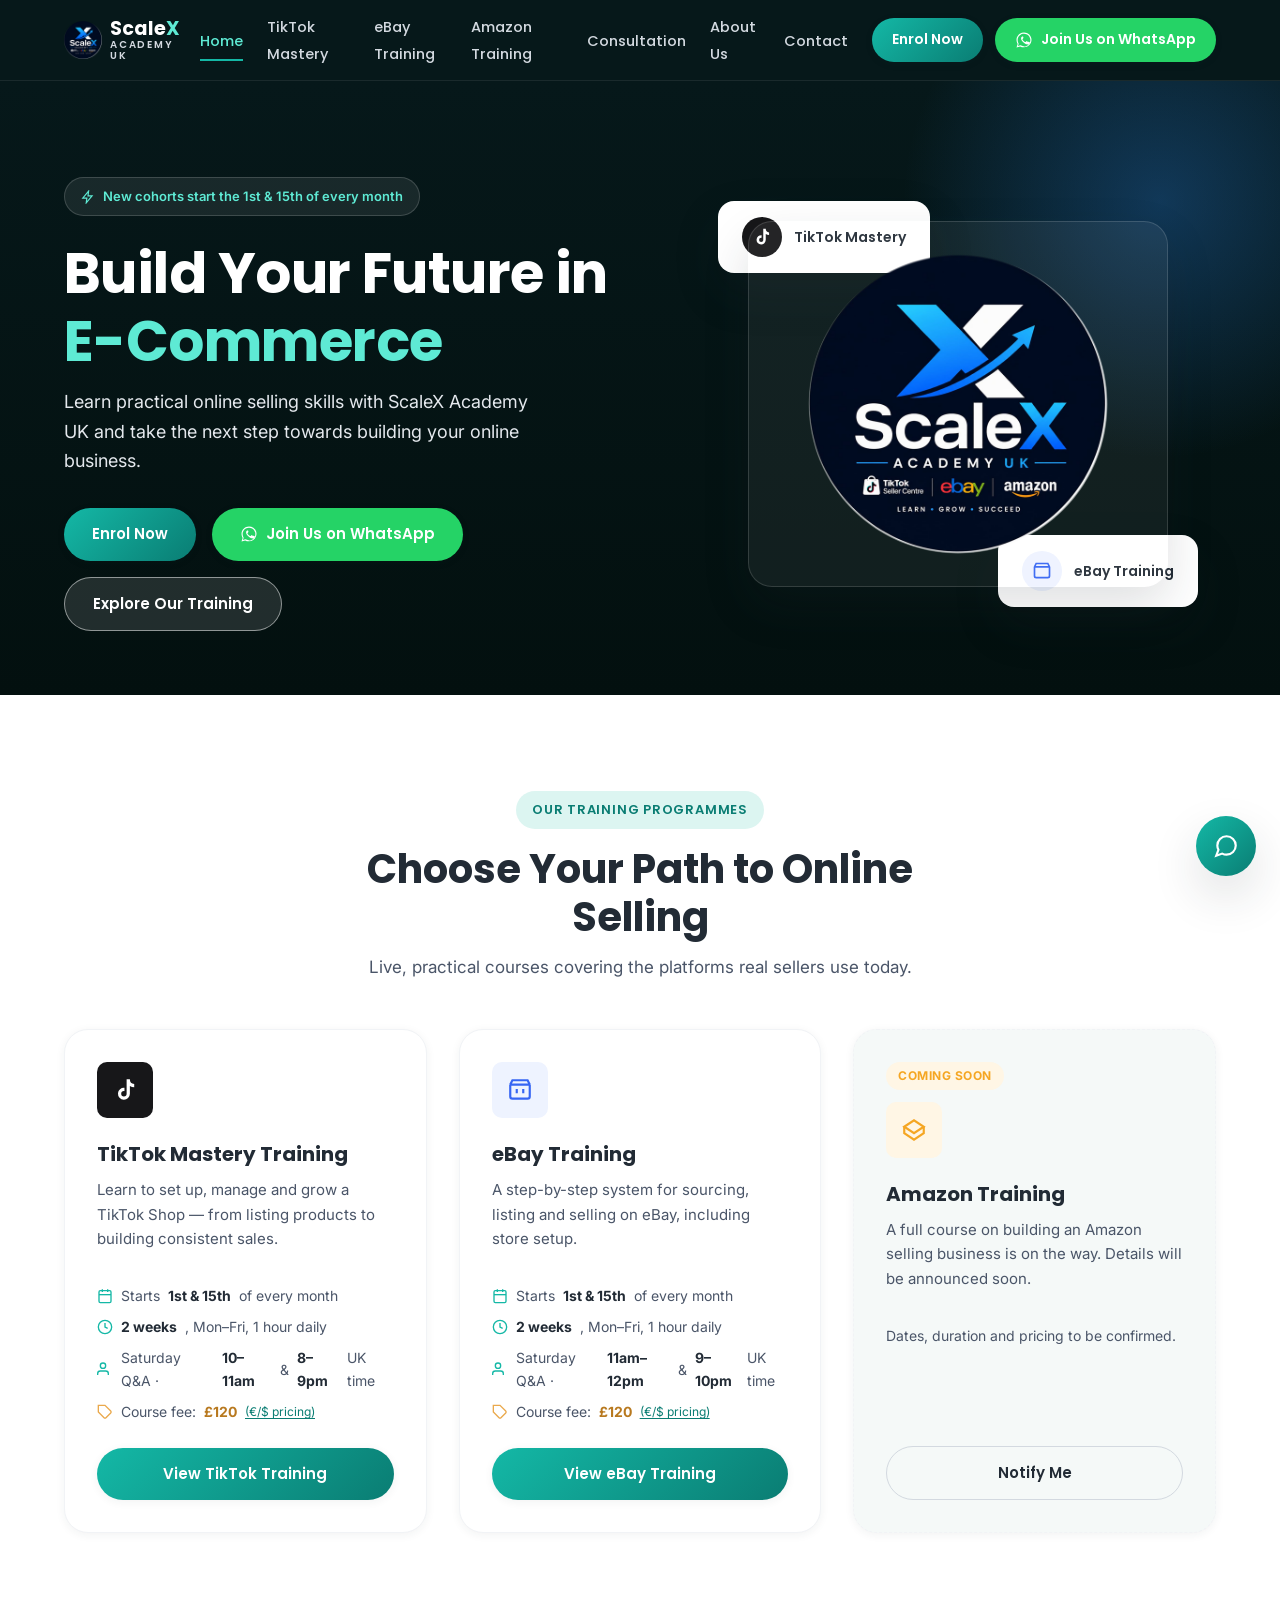
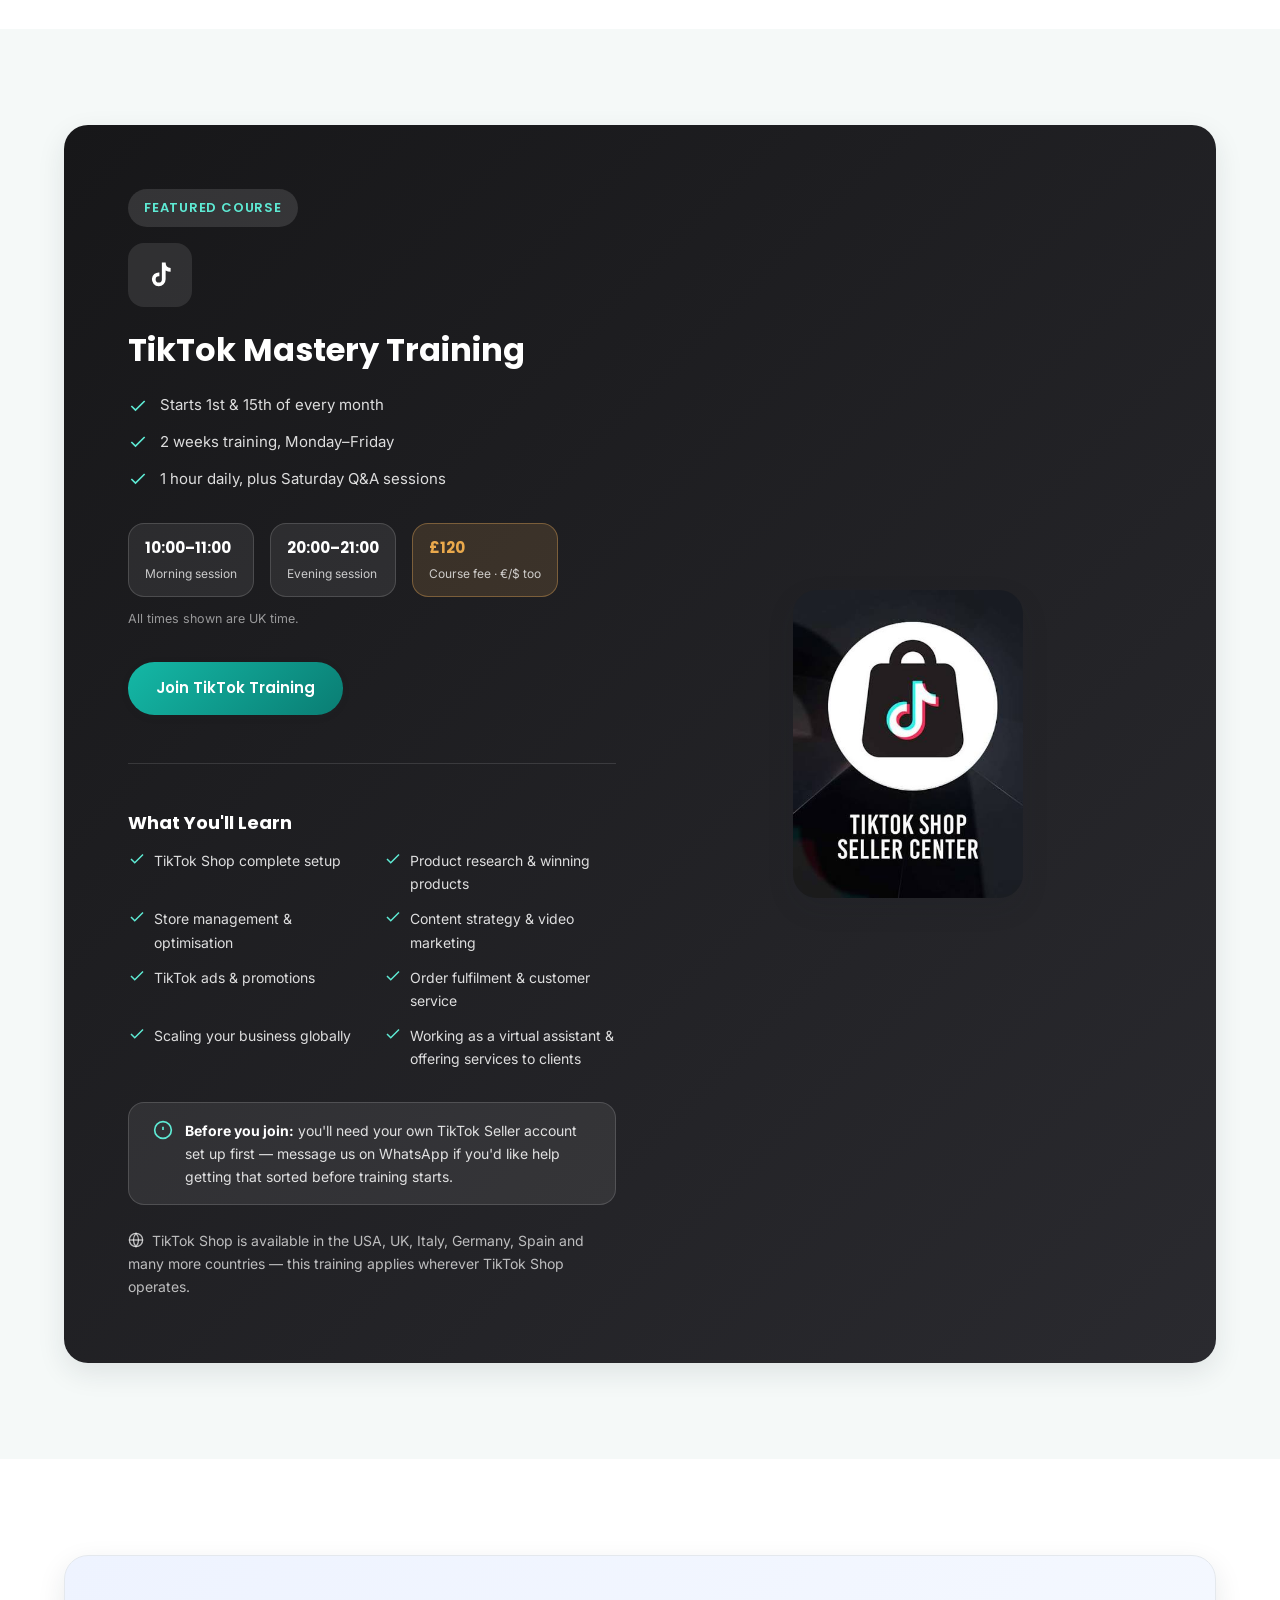
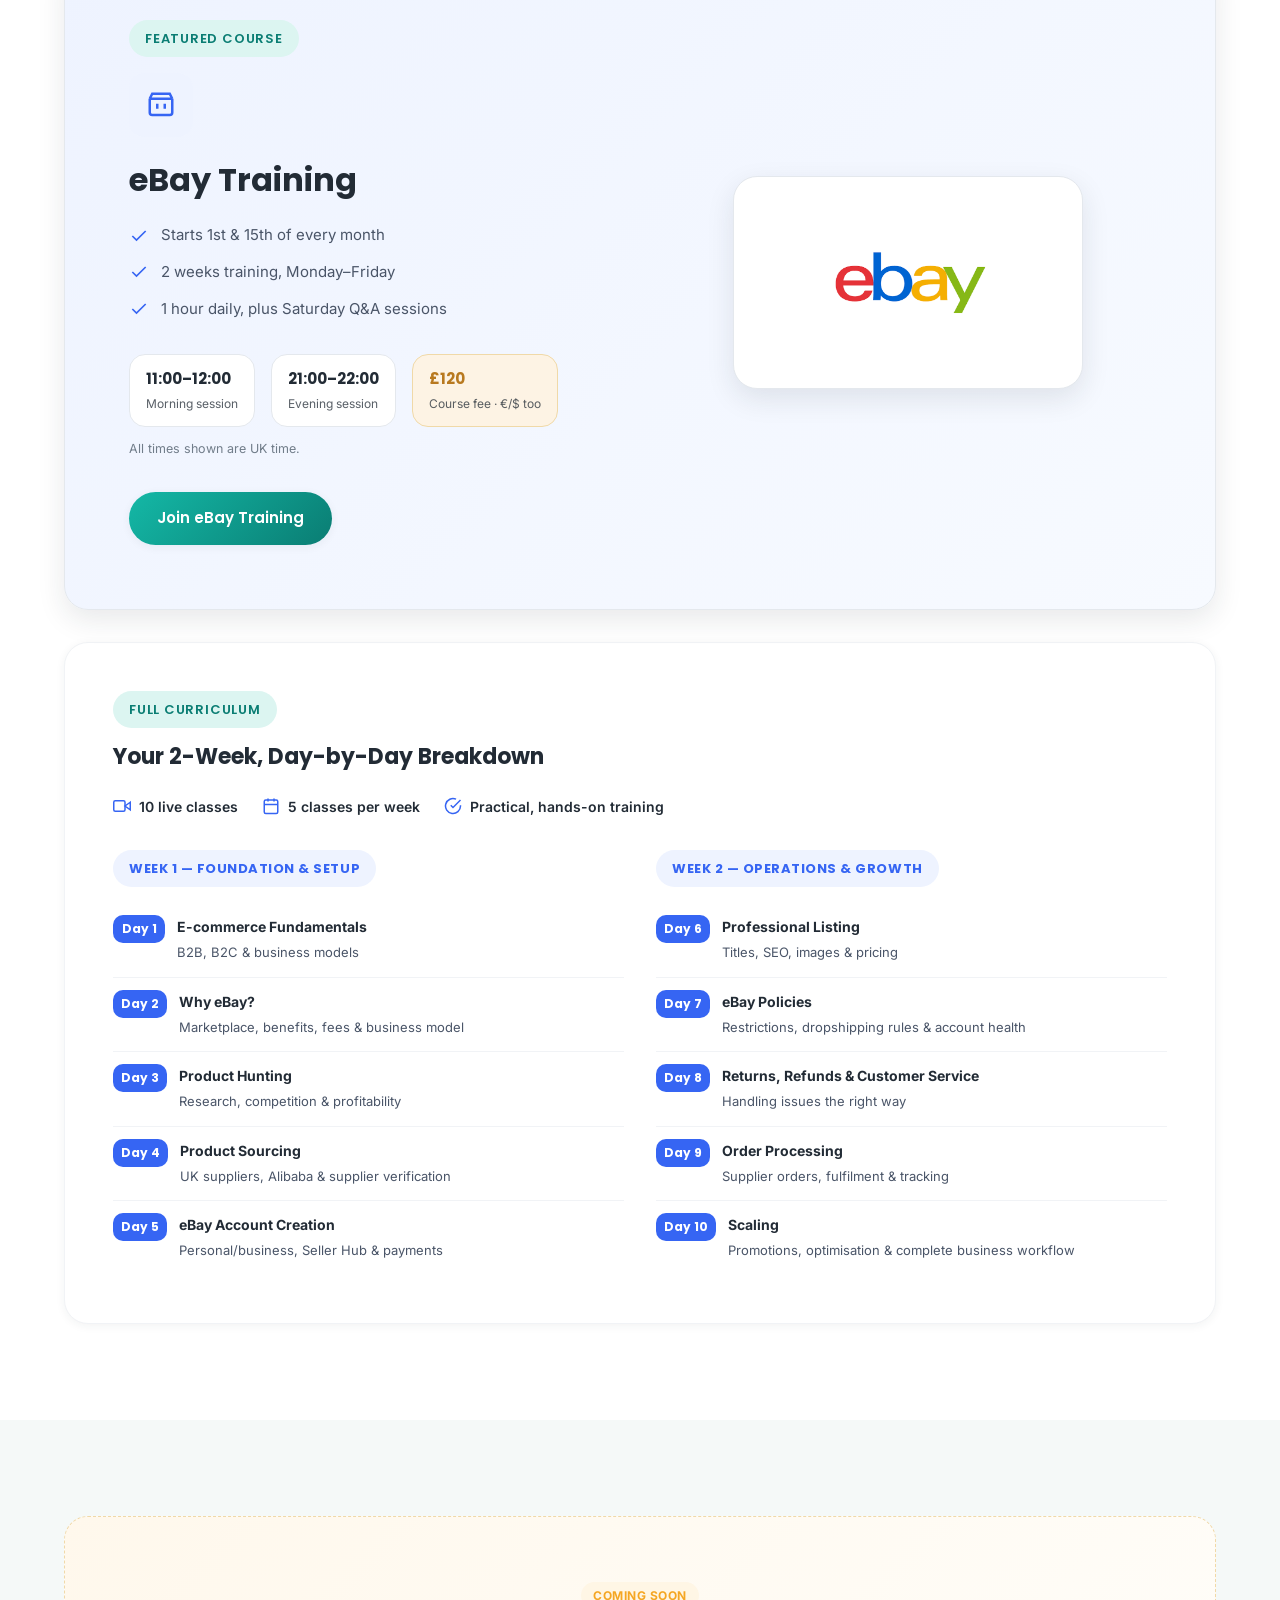
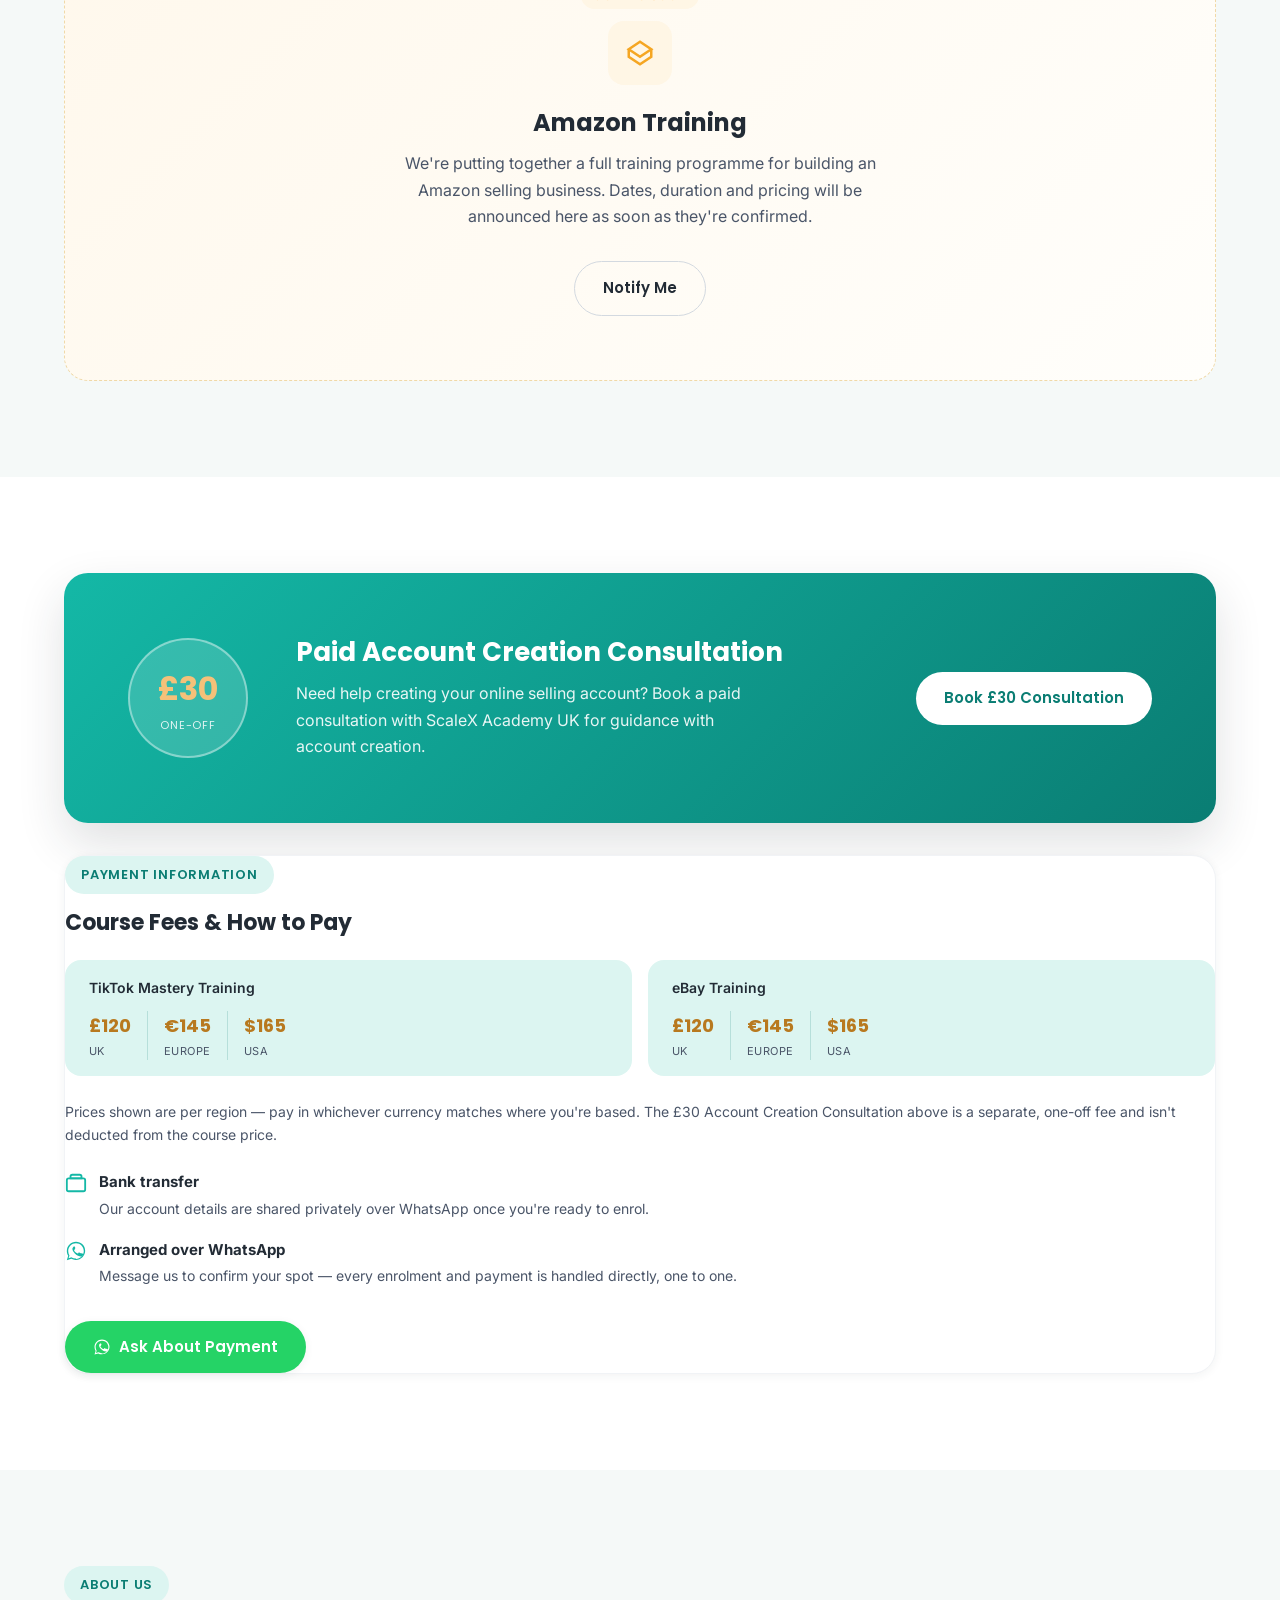
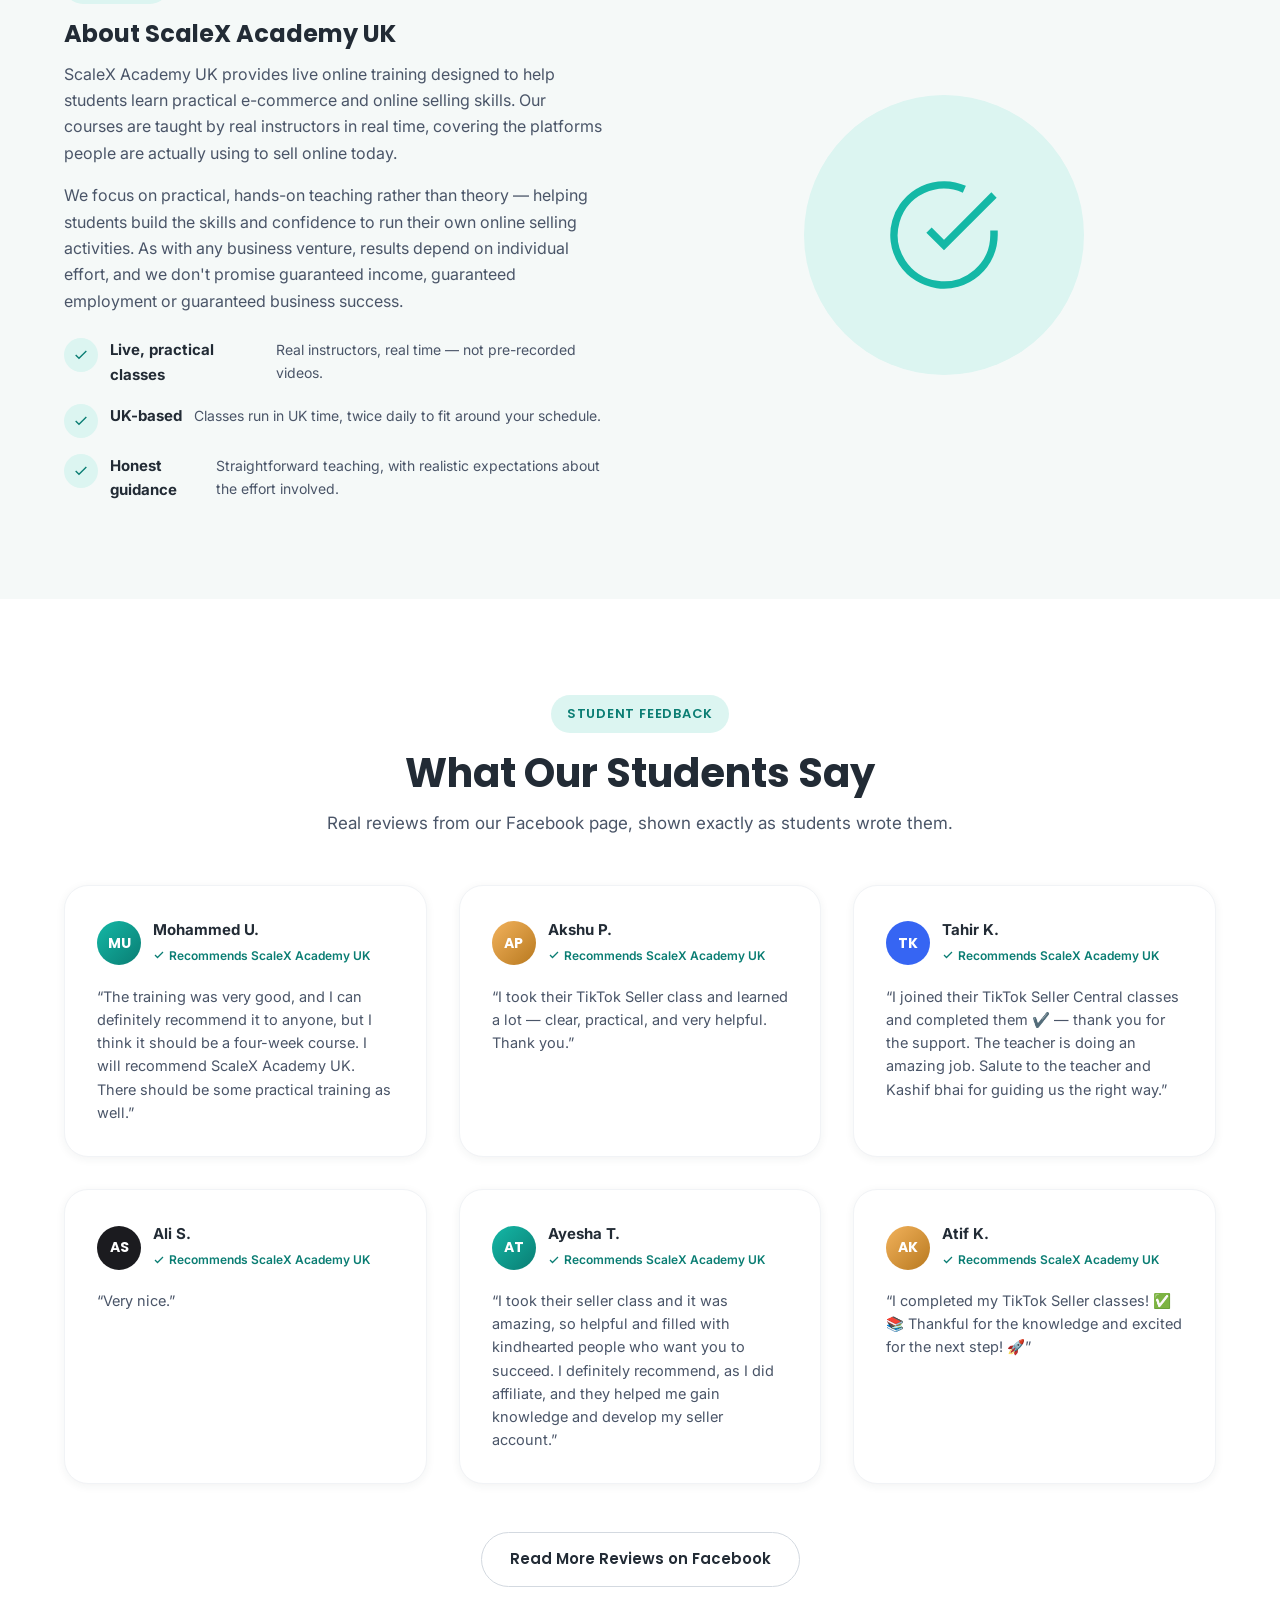
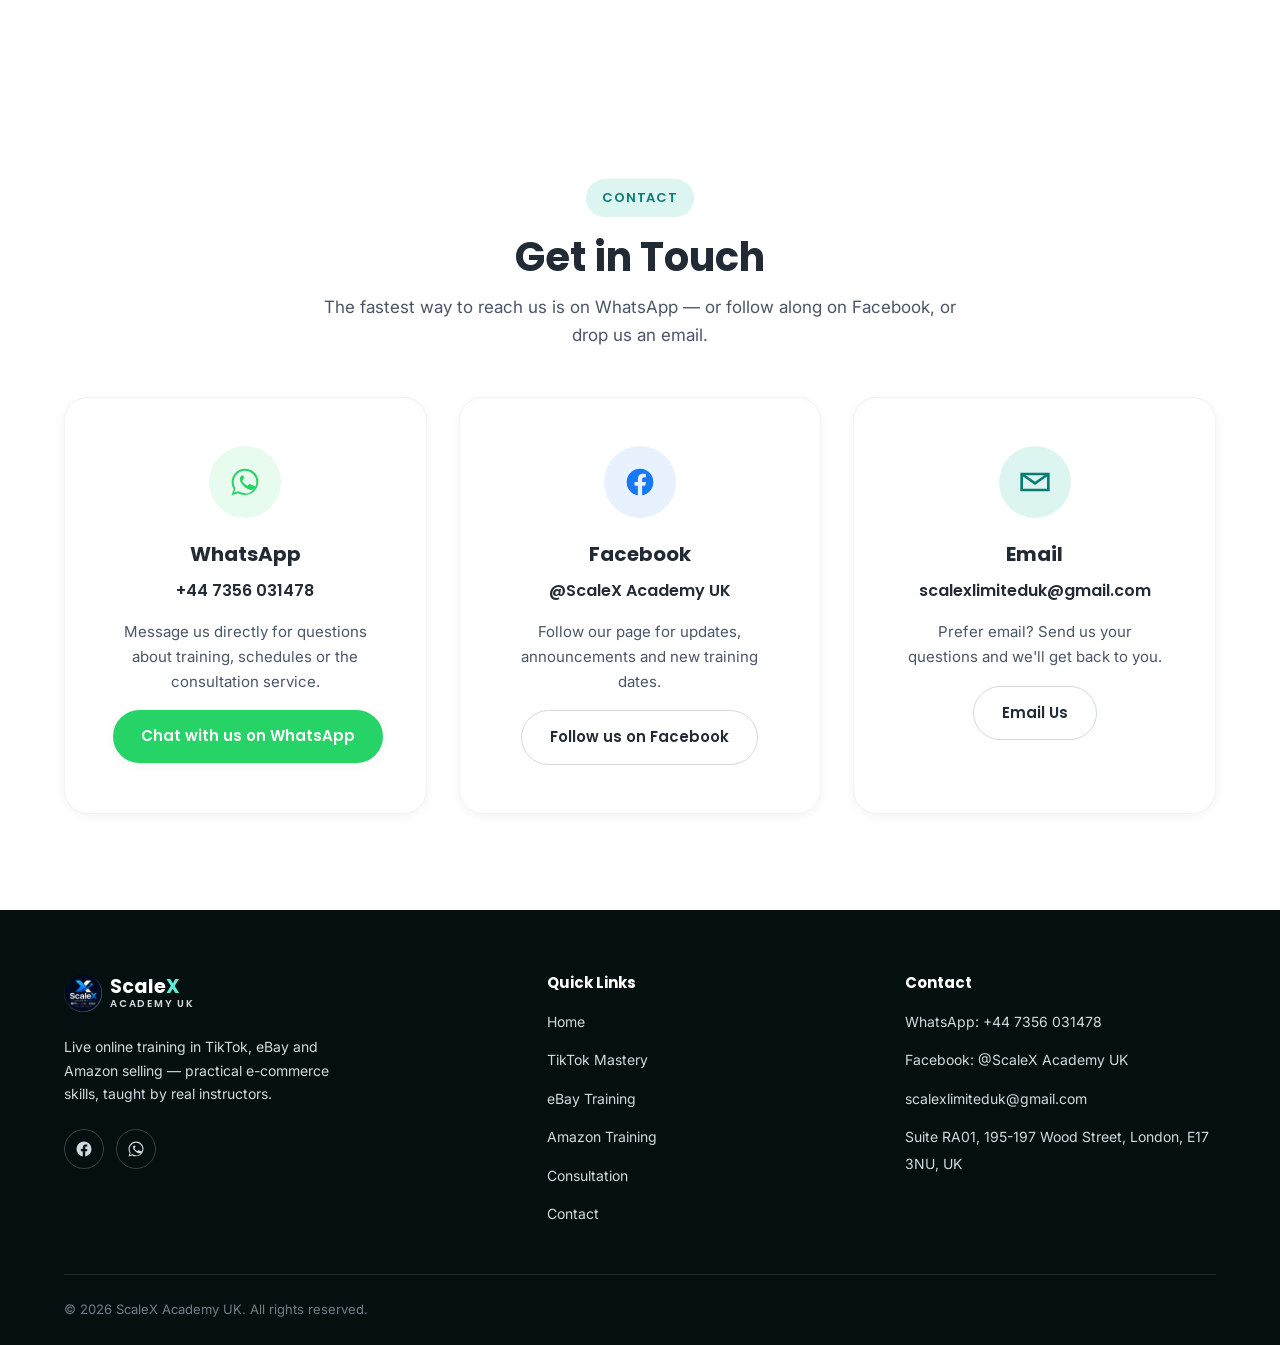
==== commit 331a7200: "Add real TikTok and eBay platform logos to poster sections Replaces the generic decorative icons in " ====
--- a/public/index.html
+++ b/public/index.html
@@ -198,9 +198,7 @@
           </div>
         </div>
         <div class="poster-visual">
-          <div class="icon-circle" style="background:rgba(255,255,255,0.08);">
-            <svg viewBox="0 0 24 24" fill="#5eead4"><path d="M16.5 2h-3v13.5a2.5 2.5 0 1 1-2.5-2.5c.17 0 .34.02.5.04V9.94a5.5 5.5 0 1 0 5 5.48V8.3a7.4 7.4 0 0 0 4 1.17V6.47A4.5 4.5 0 0 1 16.5 2z"/></svg>
-          </div>
+          <img src="assets/tiktok-badge.jpg" alt="TikTok Shop Seller Center" class="poster-logo poster-logo-tiktok">
         </div>
       </div>
     </div>
@@ -232,8 +230,8 @@
           </div>
         </div>
         <div class="poster-visual">
-          <div class="icon-circle" style="background:#eef3ff;">
-            <svg viewBox="0 0 24 24" fill="none" stroke="#3665f3" stroke-width="1.6"><path d="M3 7h18M3 7v11a2 2 0 0 0 2 2h14a2 2 0 0 0 2-2V7M3 7l2-4h14l2 4"/><path d="M9 11v4M15 11v4"/></svg>
+          <div class="poster-logo-card">
+            <img src="assets/ebay-logo.png" alt="eBay" class="poster-logo poster-logo-ebay">
           </div>
         </div>
       </div>
--- a/public/css/home.css
+++ b/public/css/home.css
@@ -222,18 +222,38 @@
   align-items: center;
   justify-content: center;
 }
-.poster-visual .icon-circle {
-  width: 220px; height: 220px; border-radius: 50%;
-  display: flex; align-items: center; justify-content: center;
-}
-.poster-visual svg { width: 96px; height: 96px; }
+
+/* Real platform logos/badges supplied by the client — shown as-is (not
+   cropped into a circle) so wordmarks and sub-text stay legible. */
+.poster-logo {
+  width: 100%;
+  max-width: 230px;
+  height: auto;
+  display: block;
+}
+.poster-logo-tiktok {
+  border-radius: var(--radius-lg);
+  box-shadow: var(--shadow-md);
+}
+.poster-logo-card {
+  background: var(--white);
+  border: 1px solid var(--gray-200);
+  border-radius: var(--radius-lg);
+  box-shadow: var(--shadow-md);
+  padding: var(--space-7) var(--space-8);
+  display: flex;
+  align-items: center;
+  justify-content: center;
+}
+.poster-logo-ebay { max-width: 220px; }
 
 @media (max-width: 860px) {
   .poster { grid-template-columns: 1fr; padding: var(--space-6); text-align: center; }
   .poster-list div, .poster-timing { justify-content: center; }
   .poster-visual { order: -1; }
-  .poster-visual .icon-circle { width: 160px; height: 160px; }
-  .poster-visual svg { width: 68px; height: 68px; }
+  .poster-logo { max-width: 180px; }
+  .poster-logo-card { padding: var(--space-6); }
+  .poster-logo-ebay { max-width: 170px; }
 }
 
 /* ---------- Curriculum detail (learn list, prerequisites, day-by-day) ---------- */
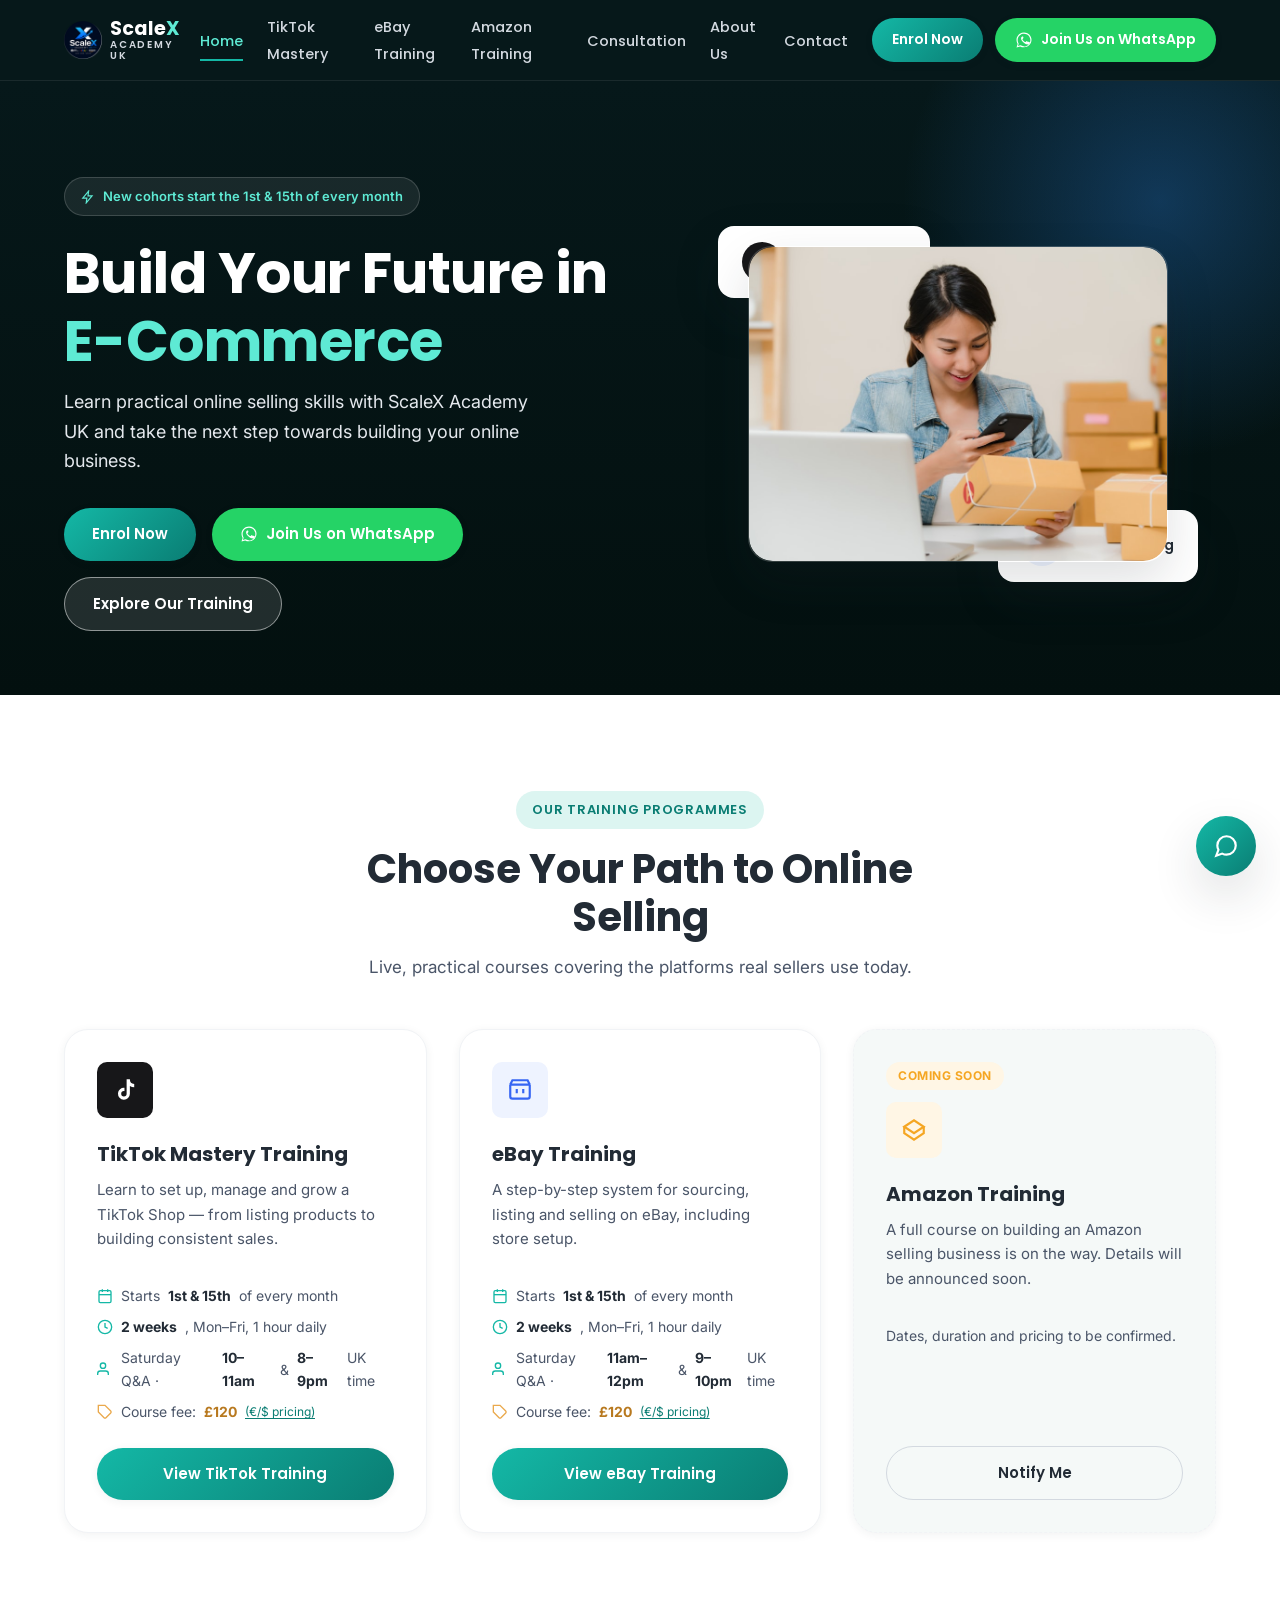
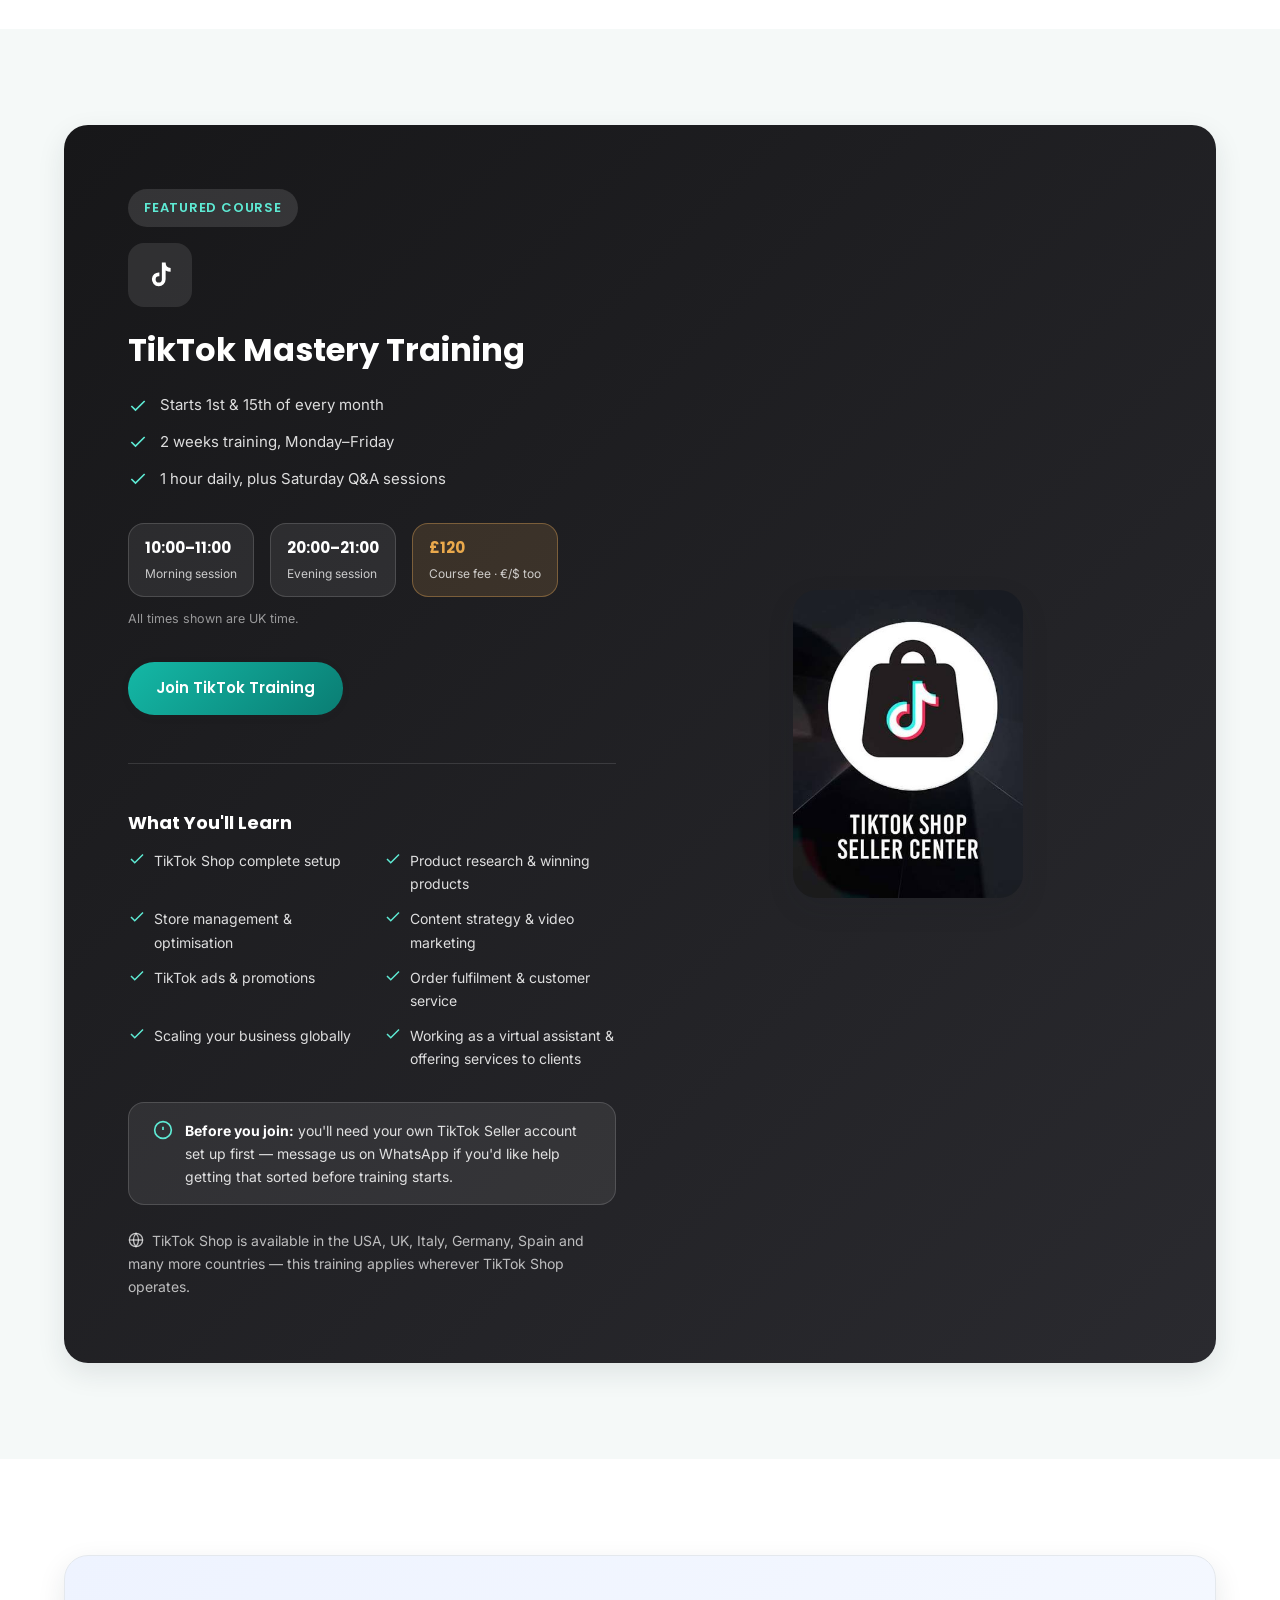
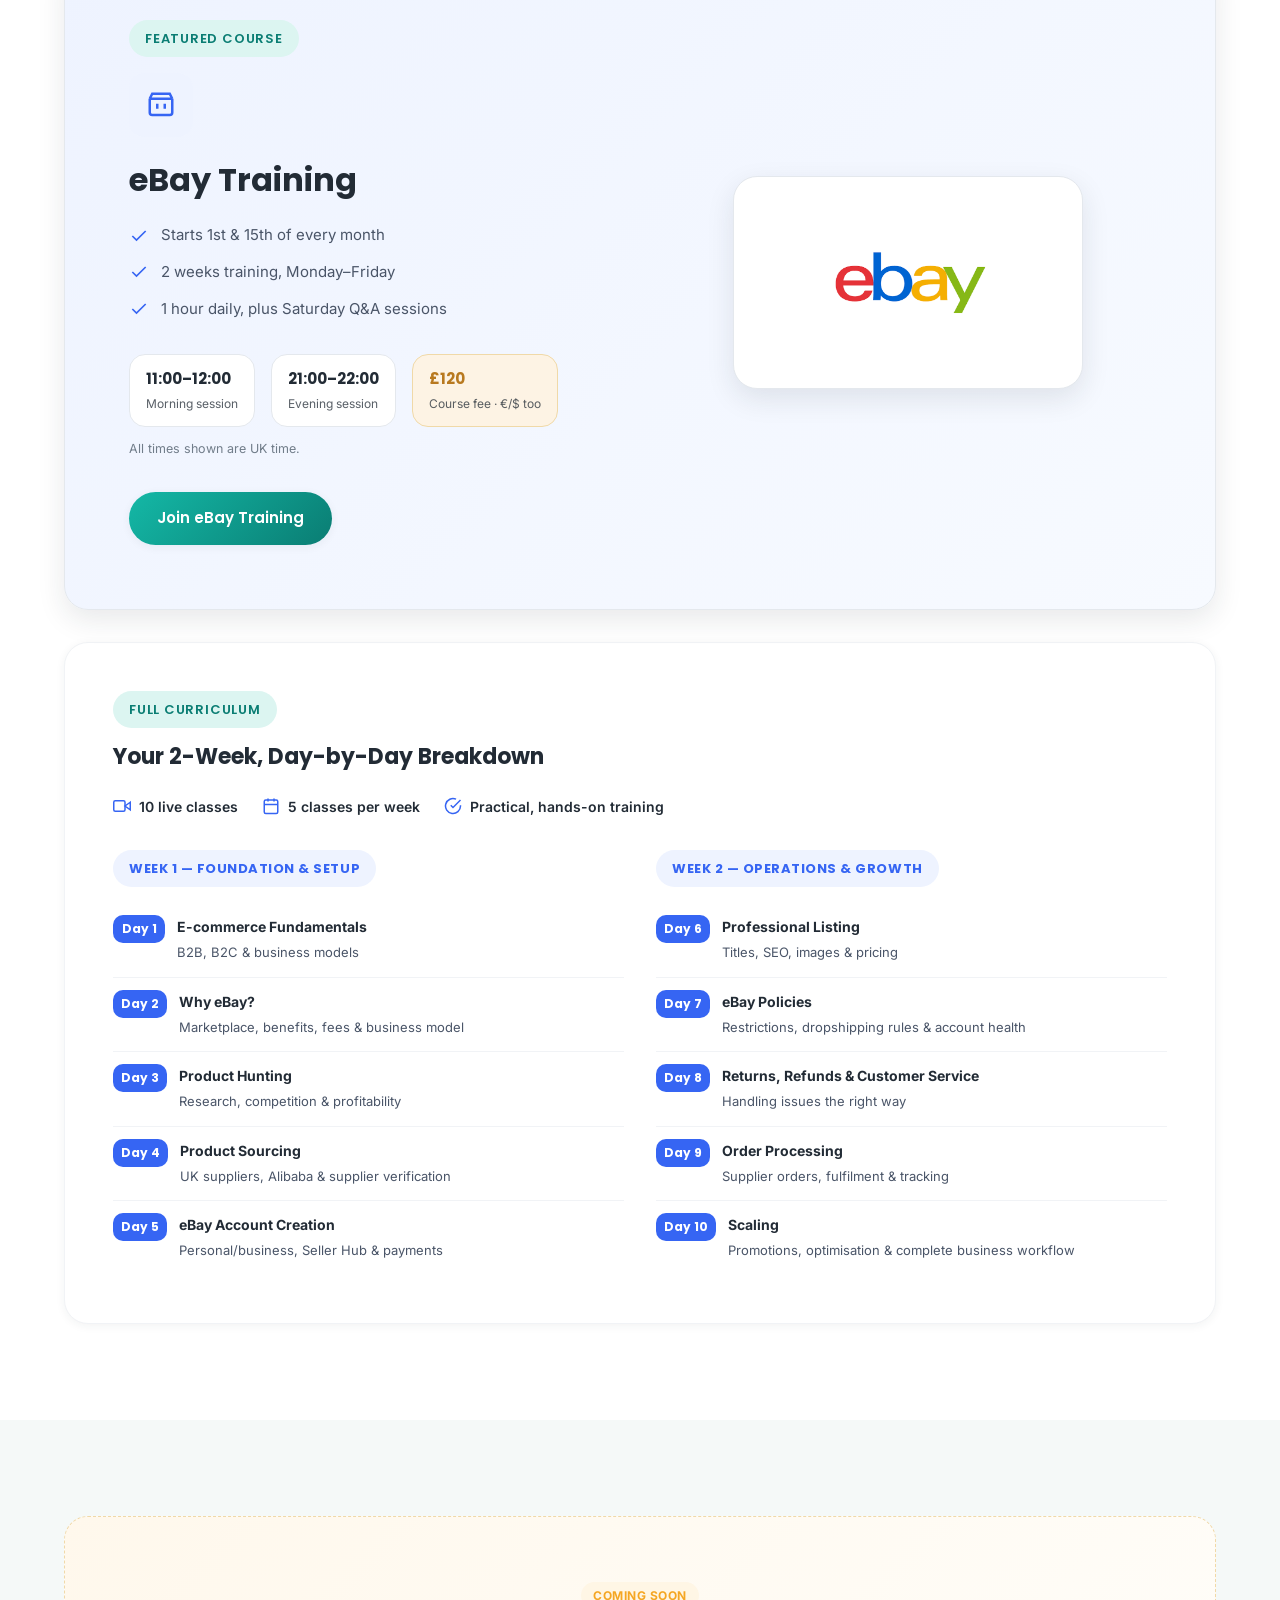
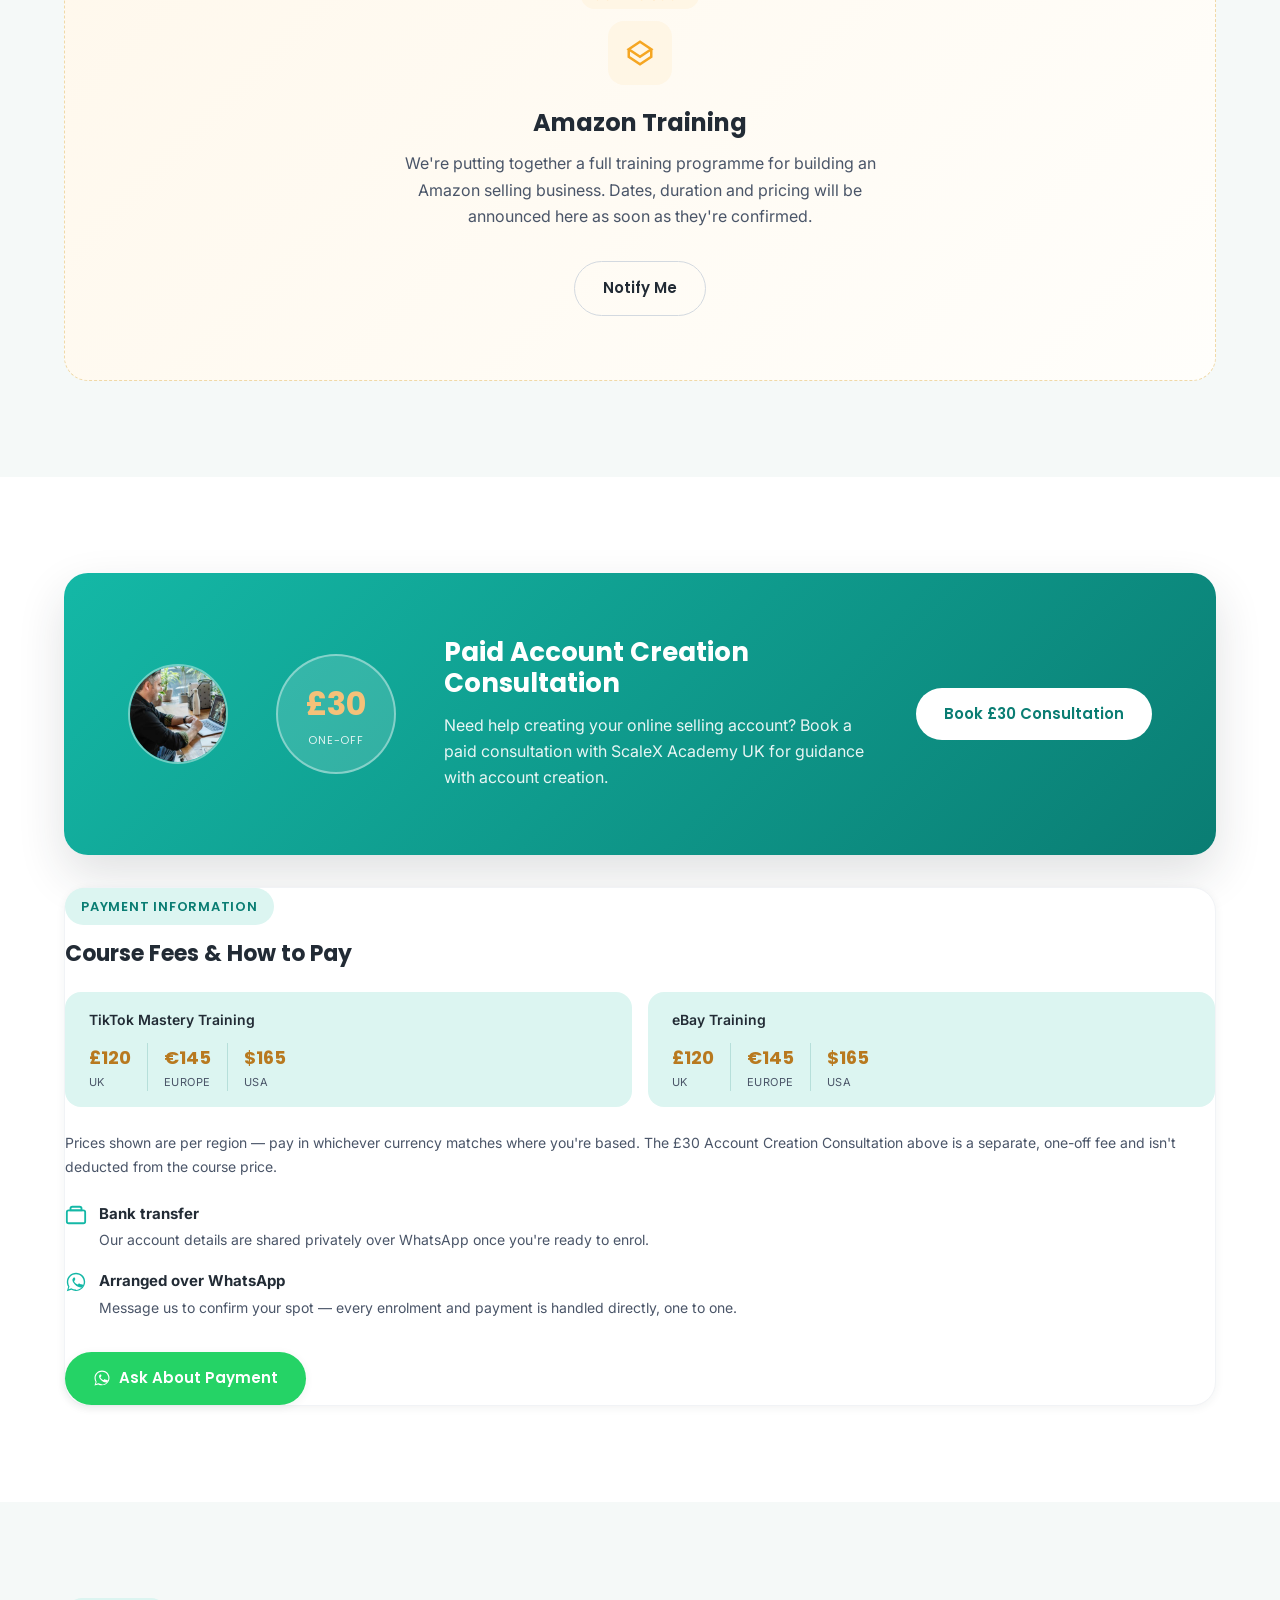
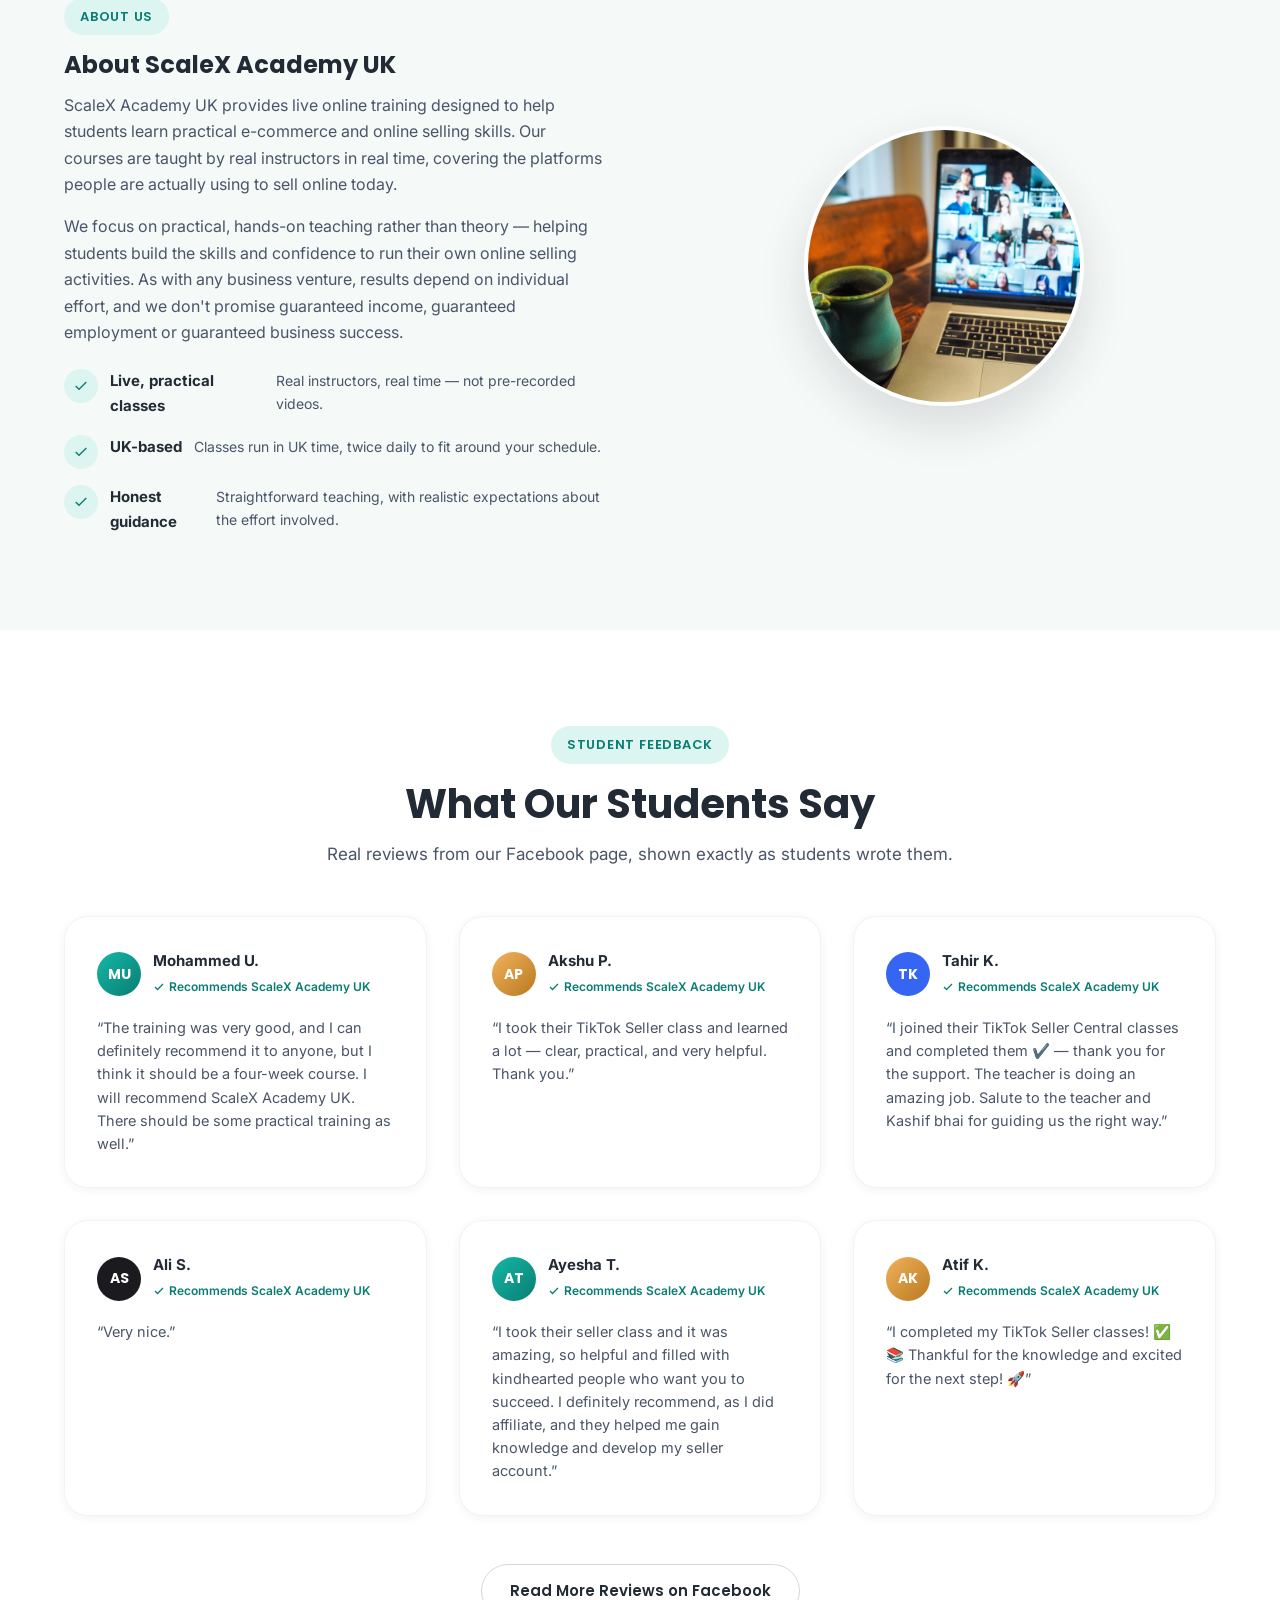
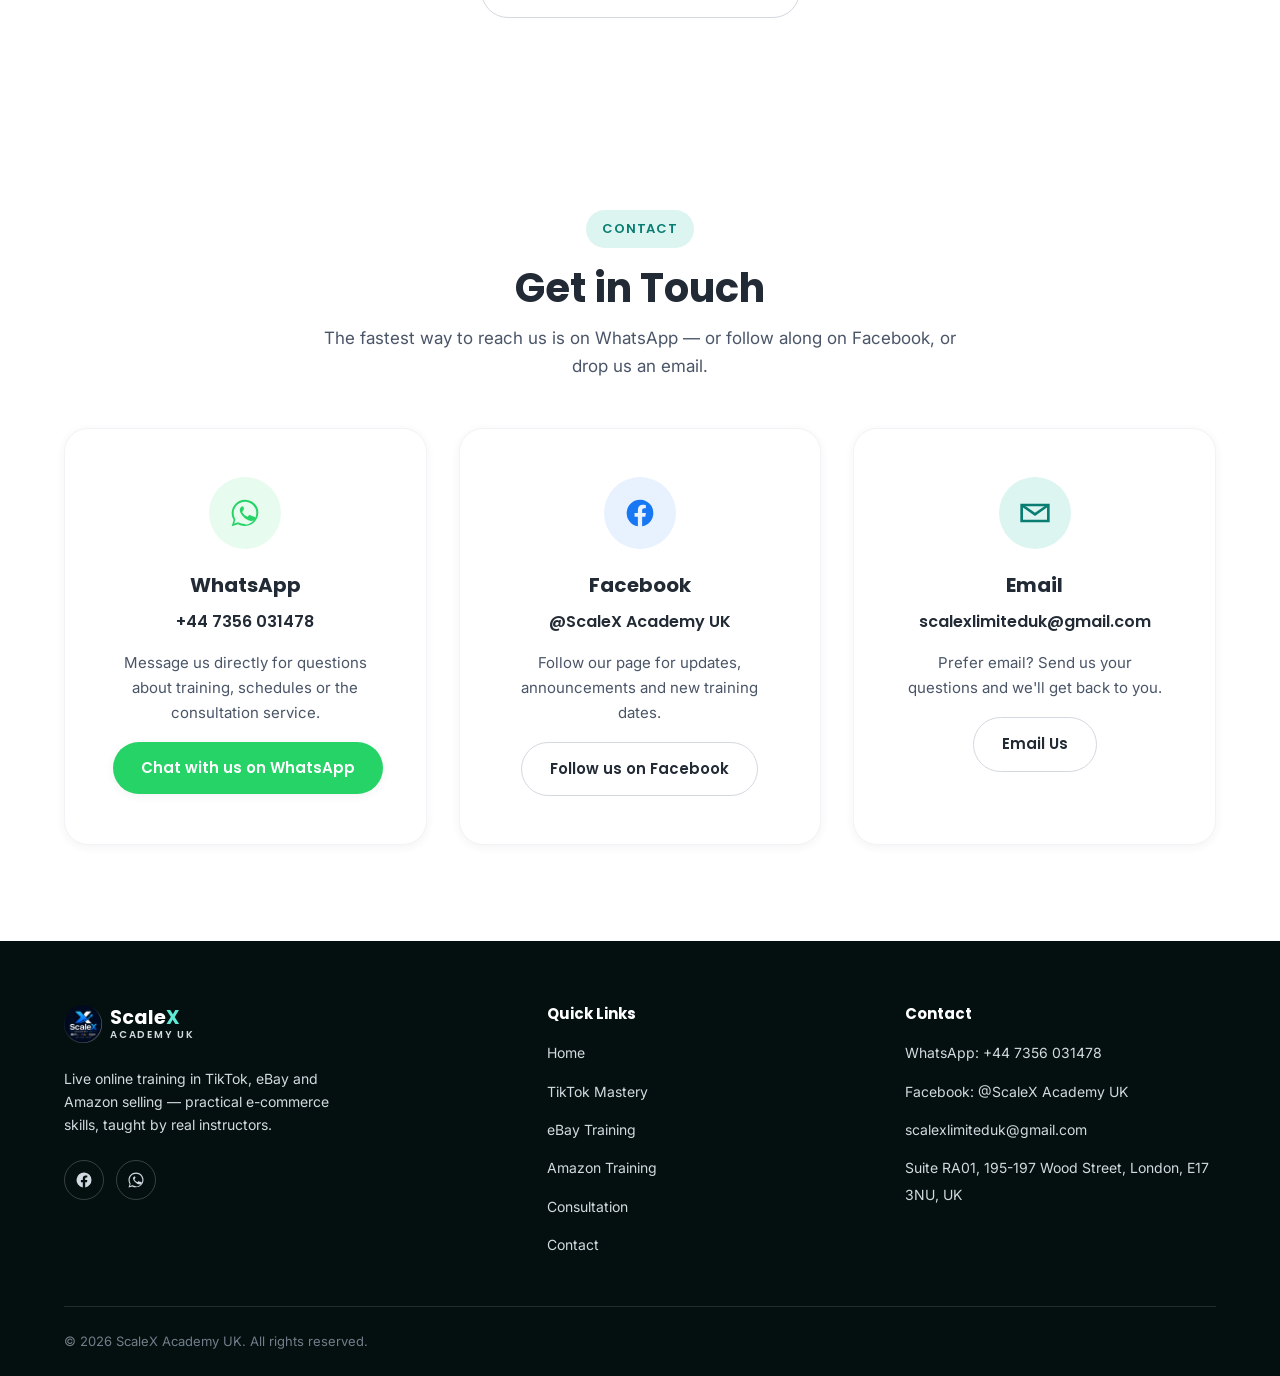
==== commit 533177f3: "Add free-license stock photos to hero, About, and Consultation sections Replaces generic icon placeh" ====
--- a/public/index.html
+++ b/public/index.html
@@ -78,8 +78,8 @@
             </span>
             TikTok Mastery
           </div>
-          <div class="hero-main-card">
-            <img class="hero-logo-full" src="assets/logo.png" alt="ScaleX Academy UK — TikTok Seller Centre, eBay, Amazon — Learn, Grow, Succeed">
+          <div class="hero-main-card hero-photo-card">
+            <img class="hero-photo" src="assets/hero-photo.jpg" alt="An online seller checking an order on her phone next to a laptop and shipping boxes">
           </div>
           <div class="floating-card card-bottom-right reveal">
             <span class="icon-badge" style="background:#eef3ff;">
@@ -286,6 +286,9 @@
   <section id="consultation">
     <div class="container">
       <div class="consultation-card reveal">
+        <div class="consultation-photo-circle">
+          <img src="assets/consultation-photo.jpg" alt="A one-to-one video consultation call">
+        </div>
         <div class="price-badge">
           <span class="amount">£30</span>
           <span class="label">One-off</span>
@@ -365,8 +368,8 @@
         </div>
       </div>
       <div class="about-visual reveal">
-        <div class="icon-circle">
-          <svg viewBox="0 0 24 24" fill="none" stroke="currentColor" stroke-width="1.5"><path d="M22 11.08V12a10 10 0 1 1-5.93-9.14"/><polyline points="22 4 12 14.01 9 11.01"/></svg>
+        <div class="icon-circle about-photo-circle">
+          <img src="assets/about-photo.jpg" alt="A laptop screen showing a live video class in session">
         </div>
       </div>
     </div>
--- a/public/css/home.css
+++ b/public/css/home.css
@@ -86,11 +86,11 @@
   z-index: 2;
 }
 
-/* The real logo already contains the wordmark, tagline and platform
-   icons, so it's shown large here instead of rebuilding that content
-   in HTML/CSS (see index.html — this replaced a separate h3/tagline/
-   platform-pills block that duplicated what the image already says). */
-.hero-logo-full { width: 100%; max-width: 300px; margin: 0 auto; border-radius: 50%; }
+/* Photo card fills edge-to-edge (no padding) so the real photo reads as
+   a photograph, not an inset thumbnail; the floating TikTok/eBay cards
+   sit on top of it via their own absolute positioning. */
+.hero-photo-card { padding: 0; overflow: hidden; line-height: 0; }
+.hero-photo { width: 100%; height: auto; display: block; border-radius: var(--radius-lg); }
 
 .card-top-left { top: -20px; left: -30px; }
 .card-bottom-right { bottom: -20px; right: -30px; }
@@ -392,11 +392,20 @@
   padding: var(--space-8);
   color: var(--white);
   display: grid;
-  grid-template-columns: auto 1fr auto;
+  grid-template-columns: auto auto 1fr auto;
   gap: var(--space-7);
   align-items: center;
   box-shadow: var(--shadow-lg);
 }
+
+.consultation-photo-circle {
+  width: 100px; height: 100px;
+  border-radius: 50%;
+  overflow: hidden;
+  flex-shrink: 0;
+  border: 2px solid rgba(255, 255, 255, 0.4);
+}
+.consultation-photo-circle img { width: 100%; height: 100%; object-fit: cover; }
 
 .price-badge {
   width: 120px; height: 120px;
@@ -469,8 +478,10 @@
 .about-points span { font-size: 14px; color: var(--charcoal-700); }
 
 .about-visual { display: flex; align-items: center; justify-content: center; }
-.about-visual .icon-circle { width: 280px; height: 280px; border-radius: 50%; background: var(--brand-100); display: flex; align-items: center; justify-content: center; }
+.about-visual .icon-circle { width: 280px; height: 280px; border-radius: 50%; background: var(--brand-100); display: flex; align-items: center; justify-content: center; overflow: hidden; }
 .about-visual svg { width: 120px; height: 120px; color: var(--brand-500); }
+.about-photo-circle { box-shadow: var(--shadow-lg); border: 4px solid var(--white); }
+.about-photo-circle img { width: 100%; height: 100%; object-fit: cover; }
 
 @media (max-width: 860px) {
   .about-wrap { grid-template-columns: 1fr; text-align: center; }
